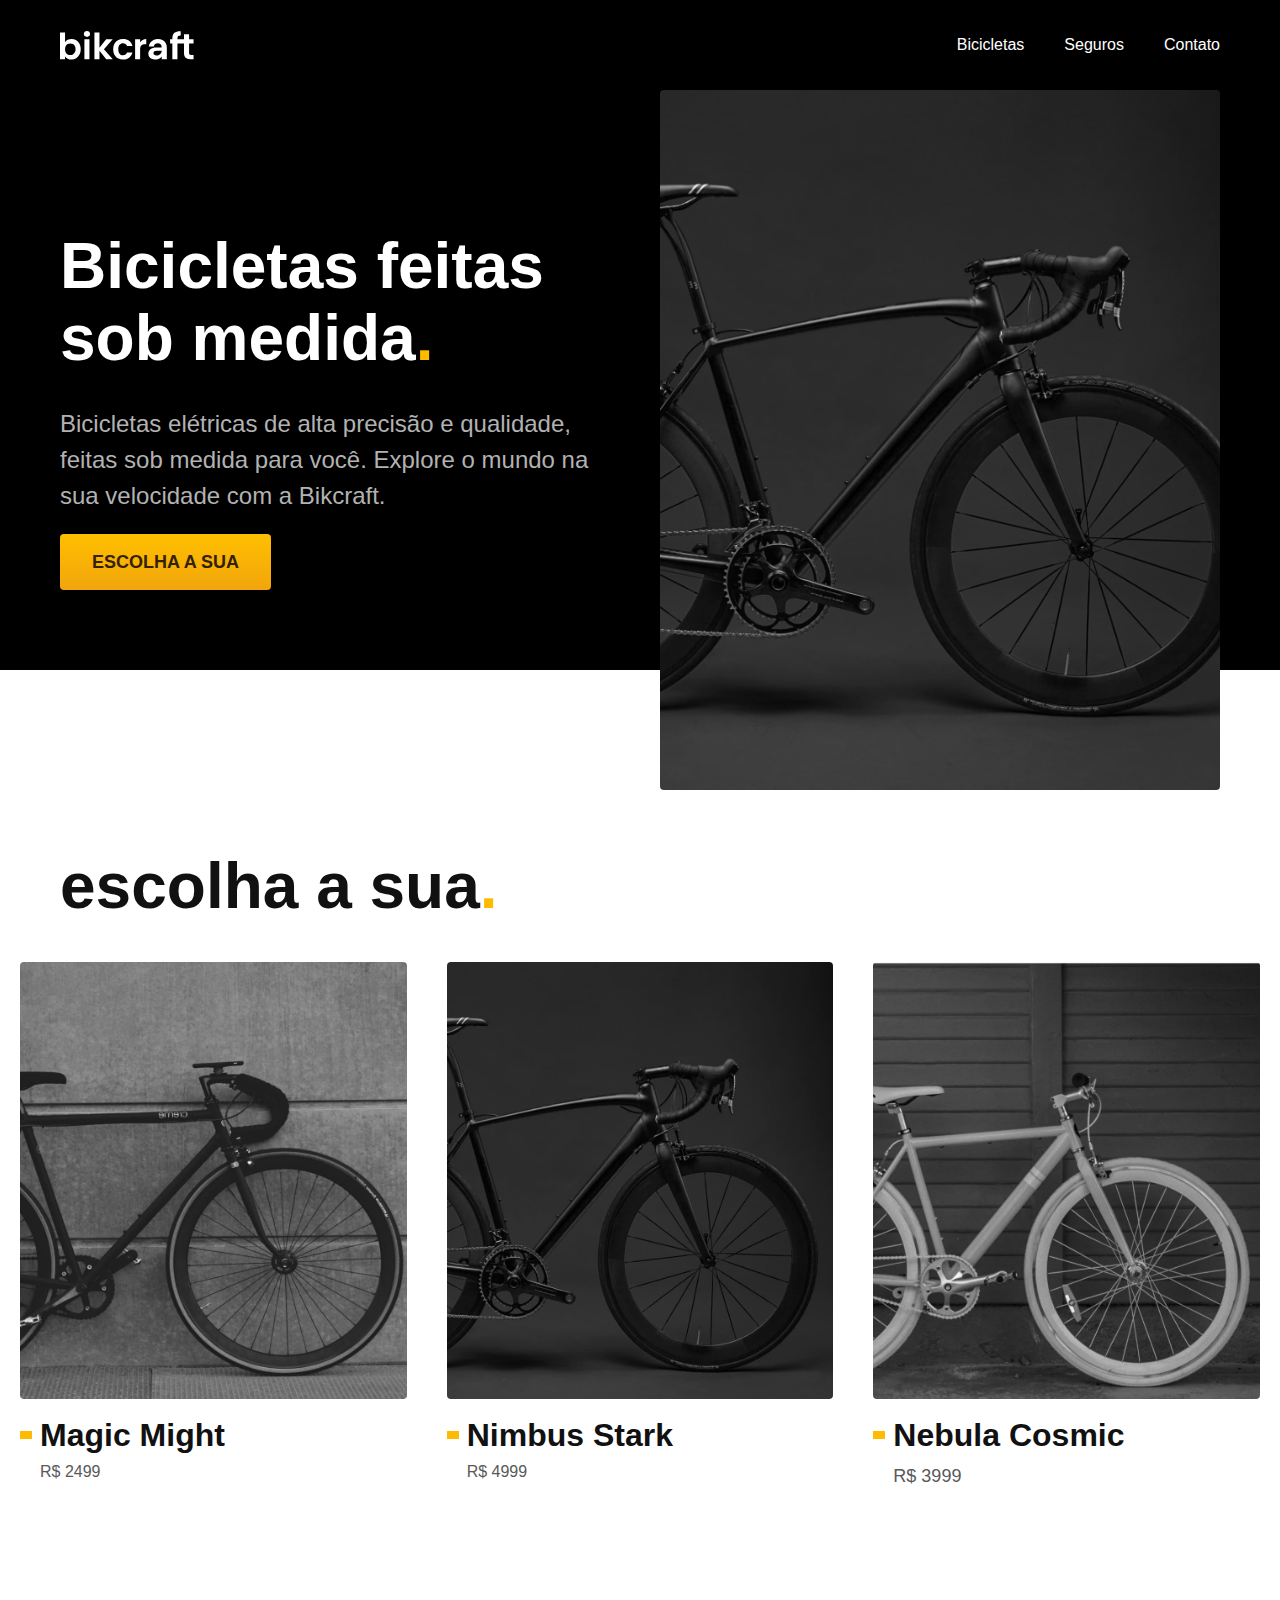
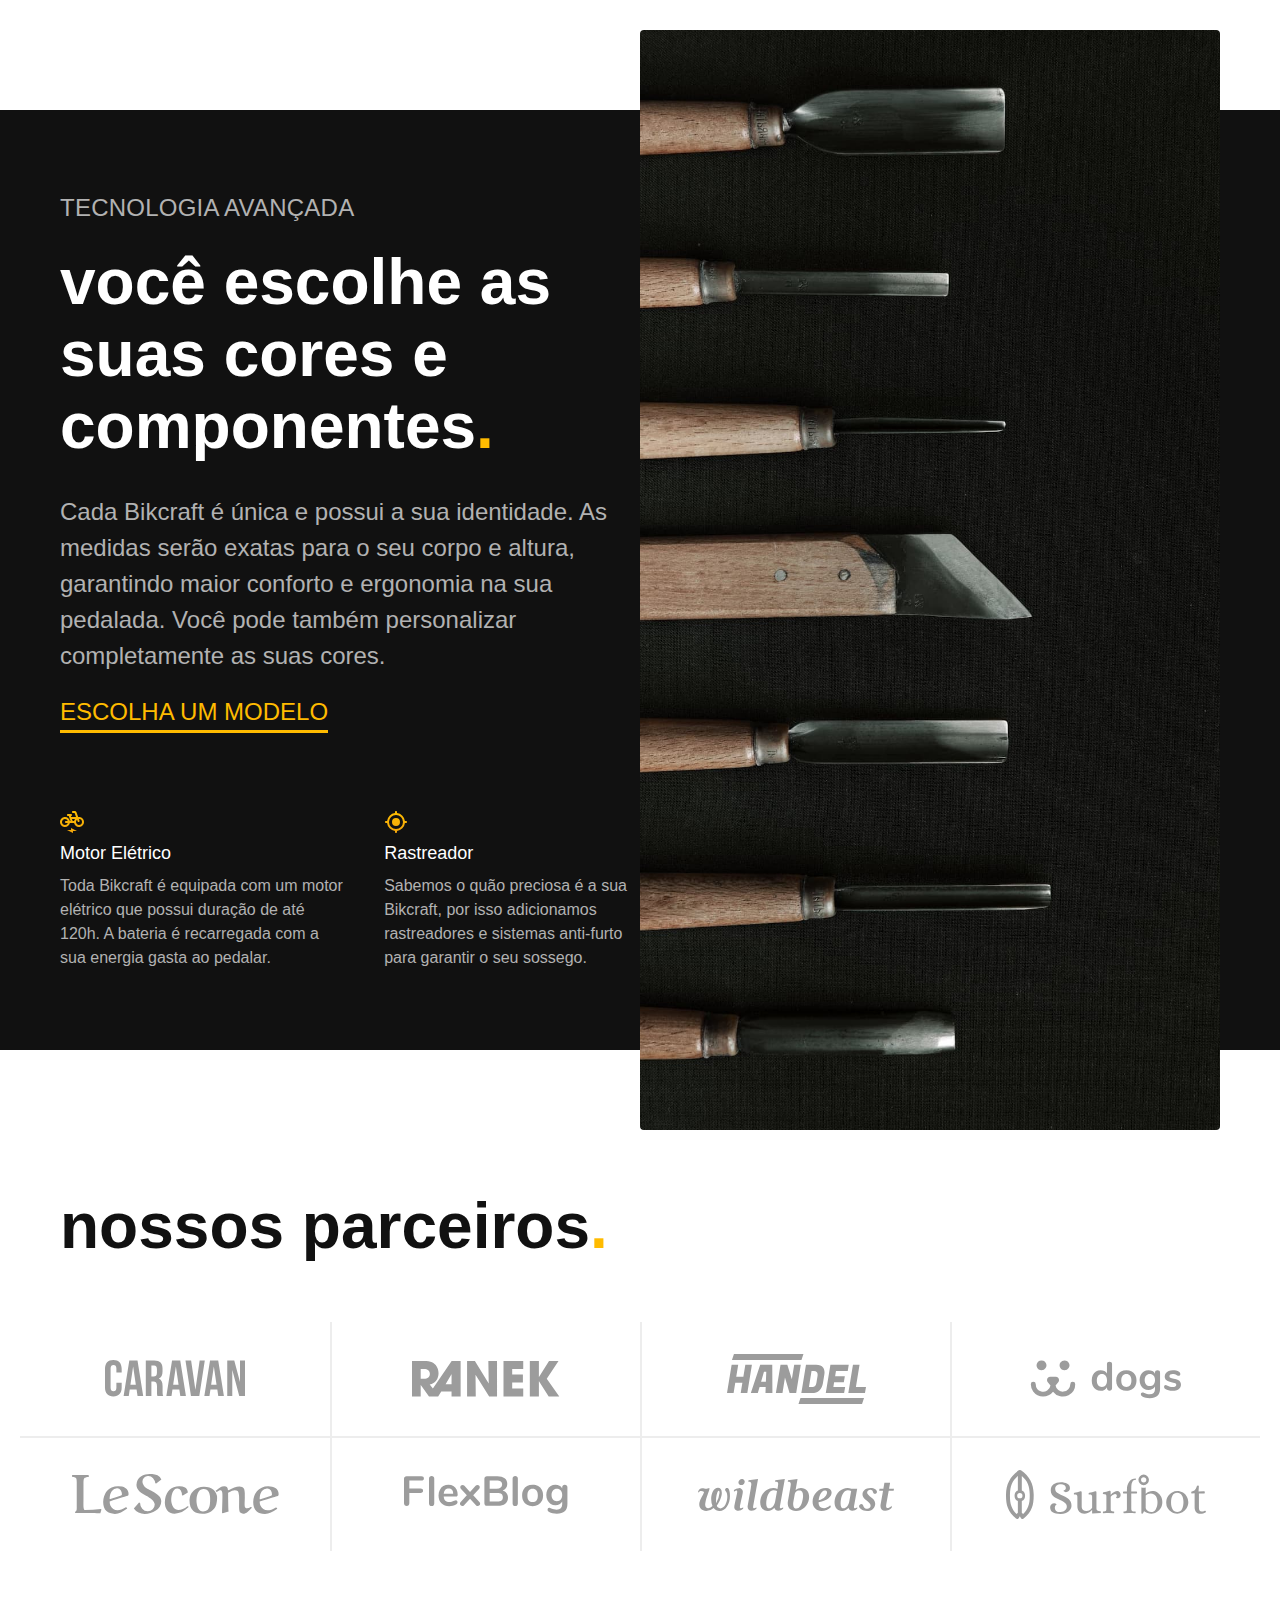
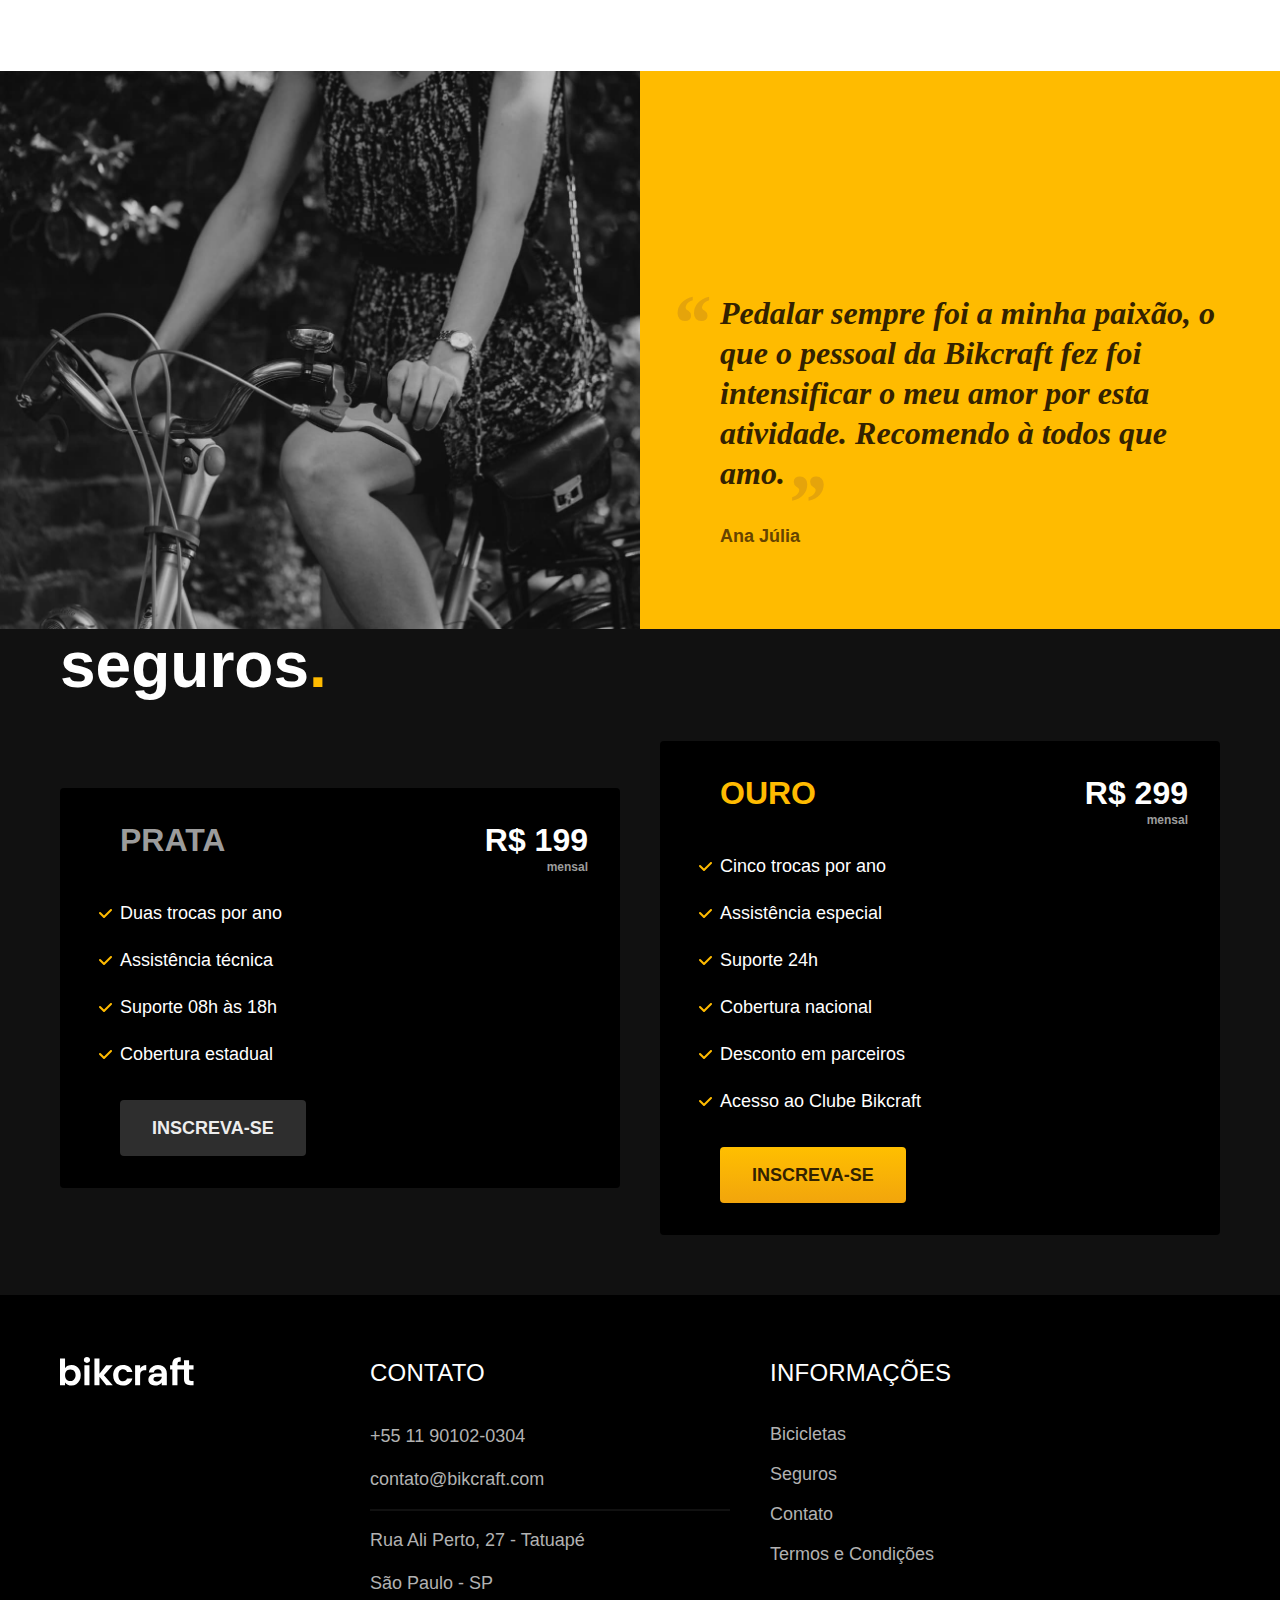
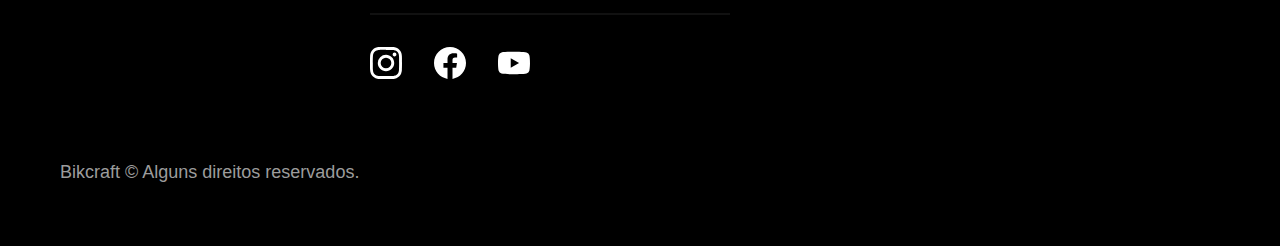
==== index.html @ a3fa7d54 "pag contato + contato.css" ====
<!DOCTYPE html>

<html lang="pt-br">

<head>
  <meta charset="UTF-8">
  <meta name="viewport" content="width=device-width, initial-scale=1.0">

  <title>Termos e Condições | Bickraft</title>
  <meta name="description" content="Bicicletas elétricas de alta precisão e qualidade, feitas sob medida para você. Explore o mundo na sua velocidade com a Bikcraft.">

  <link rel="stylesheet" href="./css/style.css">
  <!-- 
  <link rel="preconnect" href="https://fonts.googleapis.com">
<link rel="preconnect" href="https://fonts.gstatic.com" crossorigin>
<link href="https://fonts.googleapis.com/css2?family=Merriweather:ital,wght@1,900&family=Poppins:wght@400;600&family=Roboto:wght@400;500&display=swap" rel="stylesheet"> -->
</head>

<body>
  <header class="header-bg">
    <div class="header container">
      <a href="./index.html">
        <img src="./img/bikcraft.svg" alt="Bikcraft">
      </a>

      <nav aria-label="primaria">
        <ul class="header-menu cor-0">
          <li><a href="./bicicletas.html">Bicicletas</a></li>
          <li><a href="./seguros.html">Seguros</a></li>
          <li><a href="./contato.html">Contato</a></li>
        </ul>
      </nav>
    </div>
  </header>

  <main class="introducao-bg">
    <div class="introducao container">
      <div class="introducao-conteudo">
        <h1 class="font-1-xxl cor-0">Bicicletas feitas sob medida<span class="cor-p1">.</span></h1>
        <p class="font-2-l cor-5">Bicicletas elétricas de alta precisão e qualidade, feitas sob medida para você. Explore o mundo na sua velocidade com a Bikcraft.</p>
        <a class="botao" href="./bicicletas.html">Escolha a sua</a>
      </div>
      <div>
        <img src="./img/fotos/introducao.jpg" alt="Bicicleta elétrica preta.">
      </div>
    </div>
  </main>

  <article class="bicicletas-lista">
    <h2 class="container font-1-xxl">escolha a sua<span class="cor-p1">.</span></h2>

    <ul>
      <li>
        <a href="./bicicletas/magic.html">
          <img src="./img/bicicletas/magic-home.jpg" alt="Bicicleta preta">
          <h3 class="font-1-xl">Magic Might</h3>
          <span class="font-2 cor-8">R$ 2499</span>
        </a>
      </li>
      <li>
        <a href="./bicicletas/nimbus.html">
          <img src="./img/bicicletas/nimbus-home.jpg" alt="Bicicleta preta">
          <h3 class="font-1-xl">Nimbus Stark</h3>
          <span class="font-2 cor-8">R$ 4999</span>
        </a>
      </li>
      <li>
        <a href="./bicicletas/nebula.html">
          <img src="./img/bicicletas/nebula-home.jpg" alt="Bicicleta preta">
          <h3 class="font-1-xl">Nebula Cosmic</h3>
          <span class="font-2-m cor-8">R$ 3999</span>
        </a>
      </li>
    </ul>
  </article>

  <article class="tecnologia-bg">
    <div class="tecnologia container">
      <div class="tecnologia-conteudo">
        <span class="font-2-l-b cor-5">Tecnologia Avançada</span>
        <h2 class="font-1-xxl cor-0">você escolhe as suas cores e componentes<span class="cor-p1">.</span></h2>
        <p class="font-2-l cor-5">Cada Bikcraft é única e possui a sua identidade. As medidas serão exatas para o seu corpo e altura, garantindo maior conforto e ergonomia na sua pedalada. Você pode também personalizar completamente as suas cores.</p>
        <a class="link" href="./bicicletas.html">Escolha um modelo</a>
        <div class="tecnologia-vantagens">
          <div>
            <img src="./img/icones/eletrica.svg" alt="">
            <h3 class="font-1-m cor-0">Motor Elétrico</h3>
            <p class="font-2-s cor-5">Toda Bikcraft é equipada com um motor elétrico que possui duração de até 120h. A bateria é recarregada com a sua energia gasta ao pedalar.</p>
          </div>
          <div>
            <img src="./img/icones/rastreador.svg" alt="">
            <h3 class="font-1-m cor-0">Rastreador</h3>
            <p class="font-2-s cor-5">Sabemos o quão preciosa é a sua Bikcraft, por isso adicionamos rastreadores e sistemas anti-furto para garantir o seu sossego.</p>
          </div>
        </div>
      </div>
      <div class="tecnologia-imagem">
        <img src="./img/fotos/tecnologia.jpg" alt="">
      </div>
    </div>
  </article>

  <section class="parceiros" aria-label="Nossos Parceiros">
    <h2 class="container font-1-xxl">nossos parceiros<span class="cor-p1">.</span></h2>

    <ul>
      <li><img src="./img/parceiros/caravan.svg" alt="caravan"></li>
      <li><img src="./img/parceiros/ranek.svg" alt="ranek.svg"></li>
      <li><img src="./img/parceiros/handel.svg" alt="handel"></li>
      <li><img src="./img/parceiros/dogs.svg" alt="dogs"></li>
      <li><img src="./img/parceiros/lescone.svg" alt="lescone"></li>
      <li><img src="./img/parceiros/flexblog.svg" alt="caravan"></li>
      <li><img src="./img/parceiros/wildbeast.svg" alt="wildbeast"></li>
      <li><img src="./img/parceiros/surfbot.svg" alt="surfbot"></li>
    </ul>
  </section>

  <section class="depoimento" aria-label="depoimento">
    <div>
      <img src="./img/fotos/depoimento.jpg" alt="Pessoa pedalando uma bicicleta Bickraft">
    </div>
    <div class="depoimento-conteudo">
      <blockquote class="font-1-xl cor-p5">
        <p>Pedalar sempre foi a minha paixão, o que o pessoal da Bikcraft fez foi intensificar o meu amor por esta atividade. Recomendo à todos que amo.</p>
      </blockquote>
      <span class="font-1-m-b cor-p4">Ana Júlia</span>
    </div>
  </section>

  <article class="seguros-bg">
    <div class="seguros container">
      <h2 class="font-1-xxl cor-0">seguros<span class="cor-p1">.</span></h2>
      <div class="seguros-item">
        <h3 class="font-1-xl cor-6">PRATA</h3>
        <span class="font-1-xl cor-0">R$ 199 <span class="font-1-xs cor-6">mensal</span></span>
        <ul class="font-2-m cor-0">
          <li>Duas trocas por ano</li>
          <li>Assistência técnica</li>
          <li>Suporte 08h às 18h</li>
          <li>Cobertura estadual</li>
        </ul>
        <a class="botao secundario" href="./orcamento.html">Inscreva-se</a>
      </div>

      <div class="seguros-item">
        <h3 class="font-1-xl cor-p1">OURO</h3>
        <span class="font-1-xl cor-0">R$ 299 <span class="font-1-xs cor-6">mensal</span></span>
        <ul class="font-2-m cor-0">
          <li>Cinco trocas por ano</li>
          <li>Assistência especial</li>
          <li>Suporte 24h</li>
          <li>Cobertura nacional</li>
          <li>Desconto em parceiros</li>
          <li>Acesso ao Clube Bikcraft</li>
        </ul>
        <a class="botao" href="./orcamento.html">Inscreva-se</a>
      </div>

    </div>
  </article>

  <footer class="footer-bg">
    <div class="footer container">
      <img src="./img/bikcraft.svg" alt="Bikcraft">
      <div class="footer-contato">
        <h3 class="font-2-l-b cor-0">Contato</h3>
        <ul class="font-2-m cor-5">
          <li><a href="tel:+5511901020304">+55 11 90102-0304</a></li>
          <li><a href="mailto:contato@bikcraft.com">contato@bikcraft.com</a></li>
          <li>Rua Ali Perto, 27 - Tatuapé</li>
          <li>São Paulo - SP</li>
        </ul>
        <div class="footer-redes">
          <a href="./">
            <img src="./img/redes/instagram.svg" alt="Instagram">
          </a>
          <a href="./">
            <img src="./img/redes/facebook.svg" alt="Facebook">
          </a>
          <a href="./">
            <img src="./img/redes/youtube.svg" alt="Youtube">
          </a>
        </div>
      </div>
      <div class="footer-informacoes">
        <h3 class="font-2-l-b cor-0">Informações</h3>
        <nav>
          <ul class="font-1-m cor-5">
            <li><a href="./bicicletas.html">Bicicletas</a></li>
            <li><a href="./seguros.html">Seguros</a></li>
            <li><a href="./contato.html">Contato</a></li>
            <li><a href="./termos.html">Termos e Condições</a></li>
          </ul>
        </nav>
      </div>
      <p class="footer-copy font-2-m cor-6">Bikcraft © Alguns direitos reservados.</p>
    </div>
  </footer>
</body>

</html>
---- css/style.css ----
@import "./global/global.css";
@import "./utilidades/tipografia.css";
@import "./utilidades/cores.css";

@import "./global/header.css";
@import "./global/footer.css";

/* Utilidades */
@import "./utilidades/componentes.css";
@import "./utilidades/formulario.css";

/* Home */
@import "./home/introducao.css";
@import "./home/tecnologia.css";
@import "./home/parceiros.css";
@import "./home/depoimento.css";

/* Bicicletas */
@import "./bicicletas/bicicletas-lista.css";
@import "./bicicletas/bicicletas.css";

/* Bicicleta */
@import "./bicicleta/bicicleta.css";
@import "./bicicleta/seguro.css";

/* Seguros */
@import "./seguros/seguros.css";
@import "./seguros/vantagens.css";
@import "./seguros/perguntas.css";

/* Contato */
@import "./contato/contato.css";
@import "./contato/lojas.css";

/* Termos */
@import "./termos/termos.css";
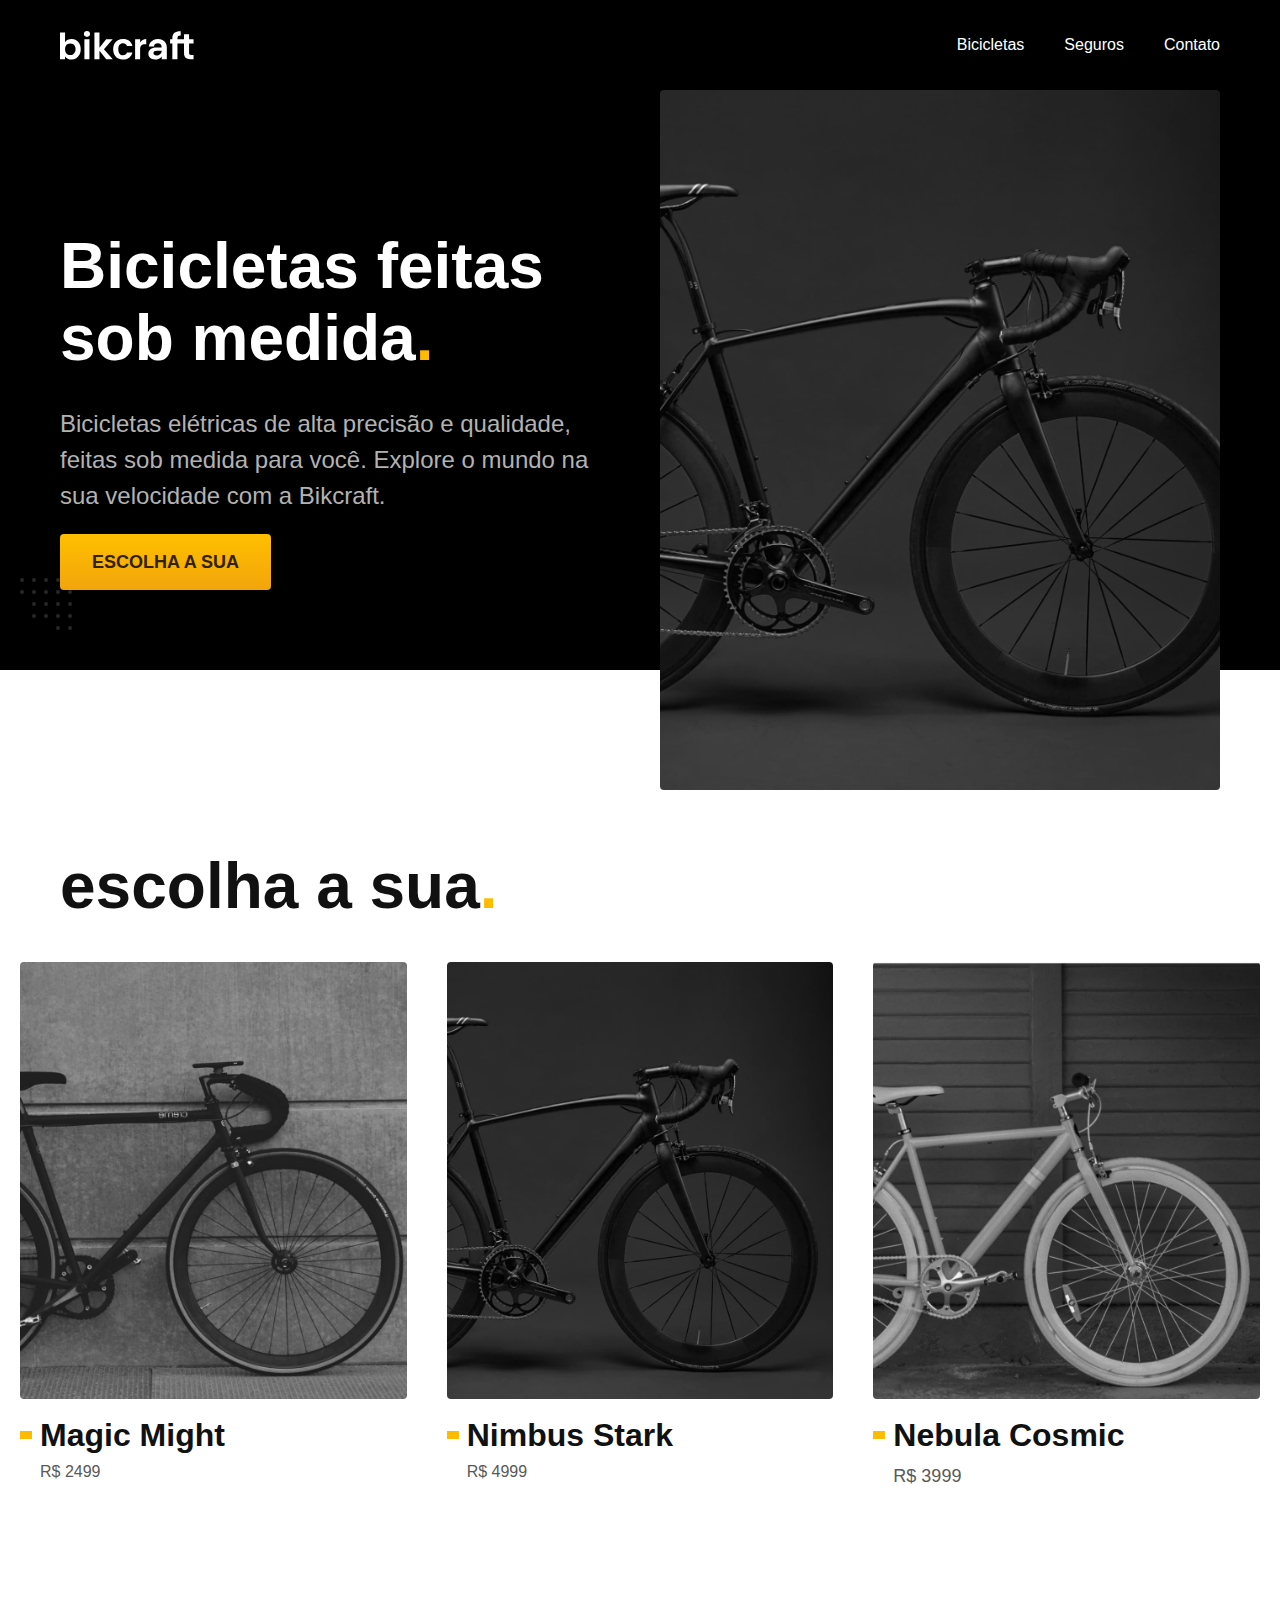
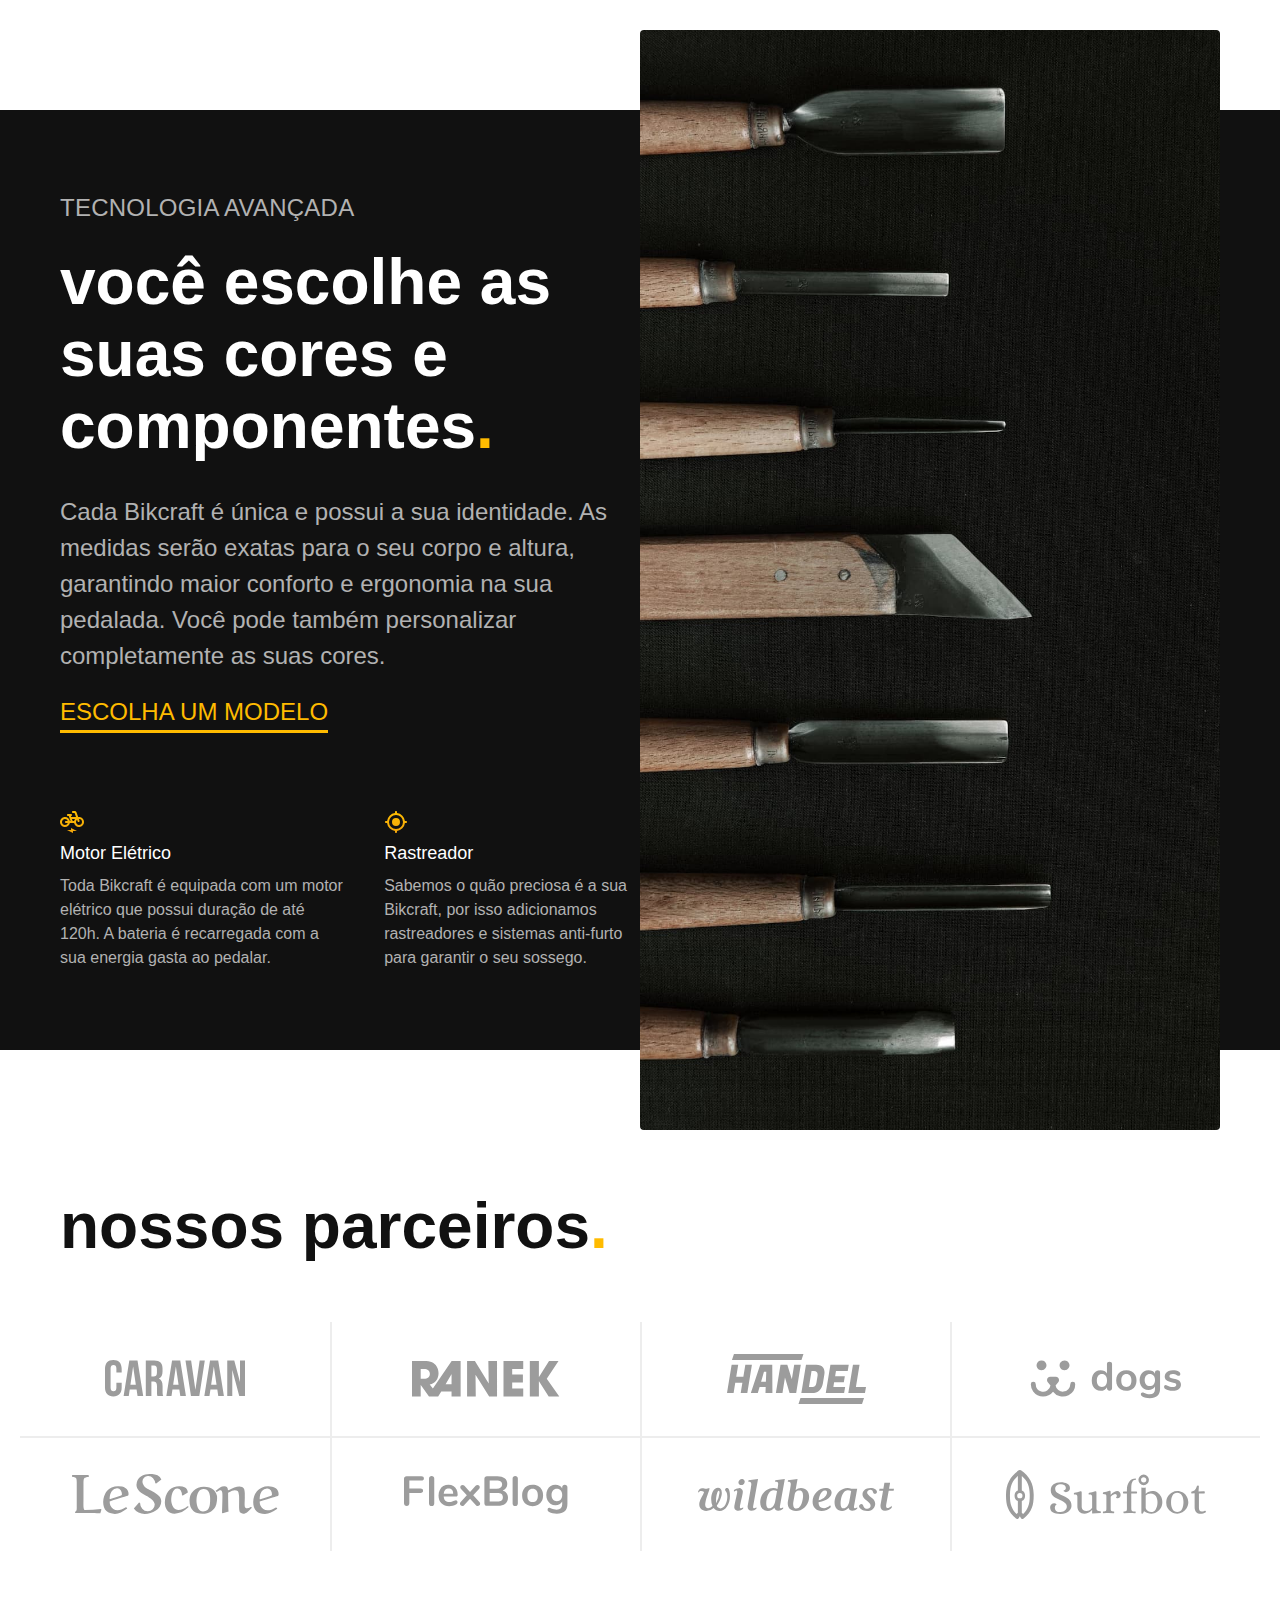
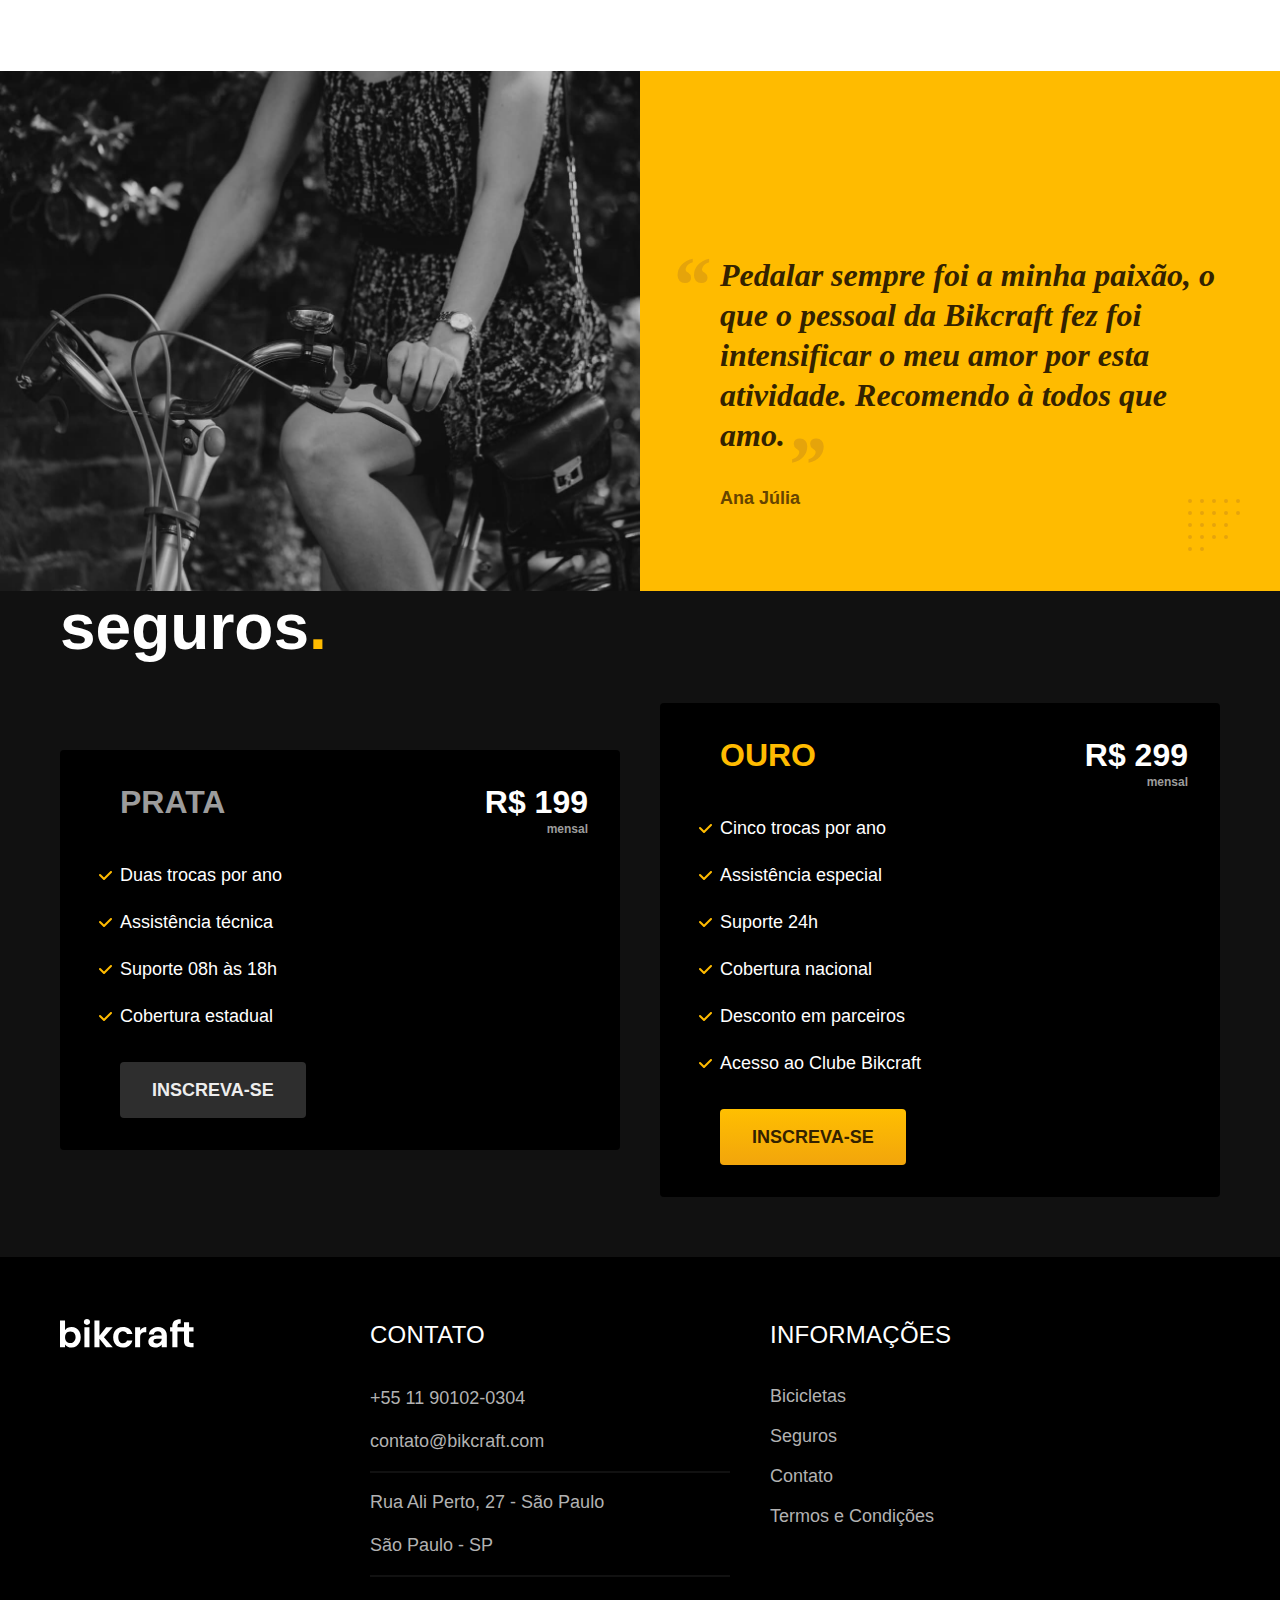
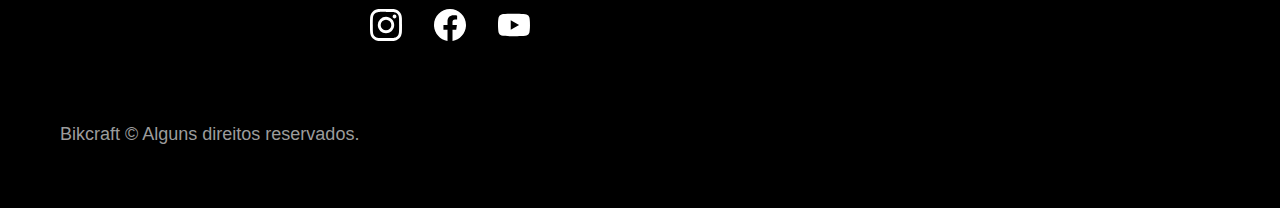
==== commit 29011528: "add width e height nas imgs" ====
--- a/index.html
+++ b/index.html
@@ -9,6 +9,7 @@
   <title>Termos e Condições | Bickraft</title>
   <meta name="description" content="Bicicletas elétricas de alta precisão e qualidade, feitas sob medida para você. Explore o mundo na sua velocidade com a Bikcraft.">
 
+  <link rel="preload" href="./css/style.css" as="style">
   <link rel="stylesheet" href="./css/style.css">
   <!-- 
   <link rel="preconnect" href="https://fonts.googleapis.com">
@@ -20,7 +21,7 @@
   <header class="header-bg">
     <div class="header container">
       <a href="./index.html">
-        <img src="./img/bikcraft.svg" alt="Bikcraft">
+        <img src="./img/bikcraft.svg" width="136" height="32" alt="Bikcraft">
       </a>
 
       <nav aria-label="primaria">
@@ -40,9 +41,10 @@
         <p class="font-2-l cor-5">Bicicletas elétricas de alta precisão e qualidade, feitas sob medida para você. Explore o mundo na sua velocidade com a Bikcraft.</p>
         <a class="botao" href="./bicicletas.html">Escolha a sua</a>
       </div>
-      <div>
-        <img src="./img/fotos/introducao.jpg" alt="Bicicleta elétrica preta.">
-      </div>
+      <picture>
+        <source media="(max-width:800px)" srcset="./img/bicicletas/nimbus.jpg">
+        <img src="./img/fotos/introducao.jpg" width="1280" height="1600" alt="Bicicleta elétrica preta.">
+      </picture>
     </div>
   </main>
 
@@ -52,21 +54,21 @@
     <ul>
       <li>
         <a href="./bicicletas/magic.html">
-          <img src="./img/bicicletas/magic-home.jpg" alt="Bicicleta preta">
+          <img src="./img/bicicletas/magic-home.jpg" width="920" height="1040" alt="Bicicleta preta">
           <h3 class="font-1-xl">Magic Might</h3>
           <span class="font-2 cor-8">R$ 2499</span>
         </a>
       </li>
       <li>
         <a href="./bicicletas/nimbus.html">
-          <img src="./img/bicicletas/nimbus-home.jpg" alt="Bicicleta preta">
+          <img src="./img/bicicletas/nimbus-home.jpg" width="920" height="1040" alt="Bicicleta preta">
           <h3 class="font-1-xl">Nimbus Stark</h3>
           <span class="font-2 cor-8">R$ 4999</span>
         </a>
       </li>
       <li>
         <a href="./bicicletas/nebula.html">
-          <img src="./img/bicicletas/nebula-home.jpg" alt="Bicicleta preta">
+          <img src="./img/bicicletas/nebula-home.jpg" width="920" height="1040" alt="Bicicleta preta">
           <h3 class="font-1-xl">Nebula Cosmic</h3>
           <span class="font-2-m cor-8">R$ 3999</span>
         </a>
@@ -83,19 +85,19 @@
         <a class="link" href="./bicicletas.html">Escolha um modelo</a>
         <div class="tecnologia-vantagens">
           <div>
-            <img src="./img/icones/eletrica.svg" alt="">
+            <img src="./img/icones/eletrica.svg" width="32" height="32" alt="">
             <h3 class="font-1-m cor-0">Motor Elétrico</h3>
             <p class="font-2-s cor-5">Toda Bikcraft é equipada com um motor elétrico que possui duração de até 120h. A bateria é recarregada com a sua energia gasta ao pedalar.</p>
           </div>
           <div>
-            <img src="./img/icones/rastreador.svg" alt="">
+            <img src="./img/icones/rastreador.svg" width="32" height="32" alt="">
             <h3 class="font-1-m cor-0">Rastreador</h3>
             <p class="font-2-s cor-5">Sabemos o quão preciosa é a sua Bikcraft, por isso adicionamos rastreadores e sistemas anti-furto para garantir o seu sossego.</p>
           </div>
         </div>
       </div>
       <div class="tecnologia-imagem">
-        <img src="./img/fotos/tecnologia.jpg" alt="">
+        <img src="./img/fotos/tecnologia.jpg" width="1200" height="1920" alt="">
       </div>
     </div>
   </article>
@@ -104,20 +106,20 @@
     <h2 class="container font-1-xxl">nossos parceiros<span class="cor-p1">.</span></h2>
 
     <ul>
-      <li><img src="./img/parceiros/caravan.svg" alt="caravan"></li>
-      <li><img src="./img/parceiros/ranek.svg" alt="ranek.svg"></li>
-      <li><img src="./img/parceiros/handel.svg" alt="handel"></li>
-      <li><img src="./img/parceiros/dogs.svg" alt="dogs"></li>
-      <li><img src="./img/parceiros/lescone.svg" alt="lescone"></li>
-      <li><img src="./img/parceiros/flexblog.svg" alt="caravan"></li>
-      <li><img src="./img/parceiros/wildbeast.svg" alt="wildbeast"></li>
-      <li><img src="./img/parceiros/surfbot.svg" alt="surfbot"></li>
+      <li><img src="./img/parceiros/caravan.svg" width="140" height="38" alt="caravan"></li>
+      <li><img src="./img/parceiros/ranek.svg" width="148" height="36" alt="ranek.svg"></li>
+      <li><img src="./img/parceiros/handel.svg" width="139" height="50" alt="handel"></li>
+      <li><img src="./img/parceiros/dogs.svg" width="152" height="39" alt="dogs"></li>
+      <li><img src="./img/parceiros/lescone.svg" width="208" height="41" alt="lescone"></li>
+      <li><img src="./img/parceiros/flexblog.svg" width="164" height="38" alt="caravan"></li>
+      <li><img src="./img/parceiros/wildbeast.svg" width="196" height="34" alt="wildbeast"></li>
+      <li><img src="./img/parceiros/surfbot.svg" width="200" height="49" alt="surfbot"></li>
     </ul>
   </section>
 
   <section class="depoimento" aria-label="depoimento">
     <div>
-      <img src="./img/fotos/depoimento.jpg" alt="Pessoa pedalando uma bicicleta Bickraft">
+      <img src="./img/fotos/depoimento.jpg" width="1300" height="1133" alt="Pessoa pedalando uma bicicleta Bickraft">
     </div>
     <div class="depoimento-conteudo">
       <blockquote class="font-1-xl cor-p5">
@@ -161,24 +163,24 @@
 
   <footer class="footer-bg">
     <div class="footer container">
-      <img src="./img/bikcraft.svg" alt="Bikcraft">
+      <img src="./img/bikcraft.svg" width="136" height="32" alt="Bikcraft">
       <div class="footer-contato">
         <h3 class="font-2-l-b cor-0">Contato</h3>
         <ul class="font-2-m cor-5">
           <li><a href="tel:+5511901020304">+55 11 90102-0304</a></li>
           <li><a href="mailto:contato@bikcraft.com">contato@bikcraft.com</a></li>
-          <li>Rua Ali Perto, 27 - Tatuapé</li>
+          <li>Rua Ali Perto, 27 - São Paulo</li>
           <li>São Paulo - SP</li>
         </ul>
         <div class="footer-redes">
           <a href="./">
-            <img src="./img/redes/instagram.svg" alt="Instagram">
+            <img src="./img/redes/instagram.svg" width="32" height="32" alt="Instagram">
           </a>
           <a href="./">
-            <img src="./img/redes/facebook.svg" alt="Facebook">
+            <img src="./img/redes/facebook.svg" width="32" height="32" alt="Facebook">
           </a>
           <a href="./">
-            <img src="./img/redes/youtube.svg" alt="Youtube">
+            <img src="./img/redes/youtube.svg" width="32" height="32" alt="Youtube">
           </a>
         </div>
       </div>
--- a/css/style.css
+++ b/css/style.css
@@ -32,5 +32,8 @@
 @import "./contato/contato.css";
 @import "./contato/lojas.css";
 
+/* Orcamento */
+@import "./orcamento/orcamento.css";
+
 /* Termos */
 @import "./termos/termos.css";
--- a/css/style.css
+++ b/css/style.css
@@ -32,5 +32,8 @@
 @import "./contato/contato.css";
 @import "./contato/lojas.css";
 
+/* Orcamento */
+@import "./orcamento/orcamento.css";
+
 /* Termos */
 @import "./termos/termos.css";
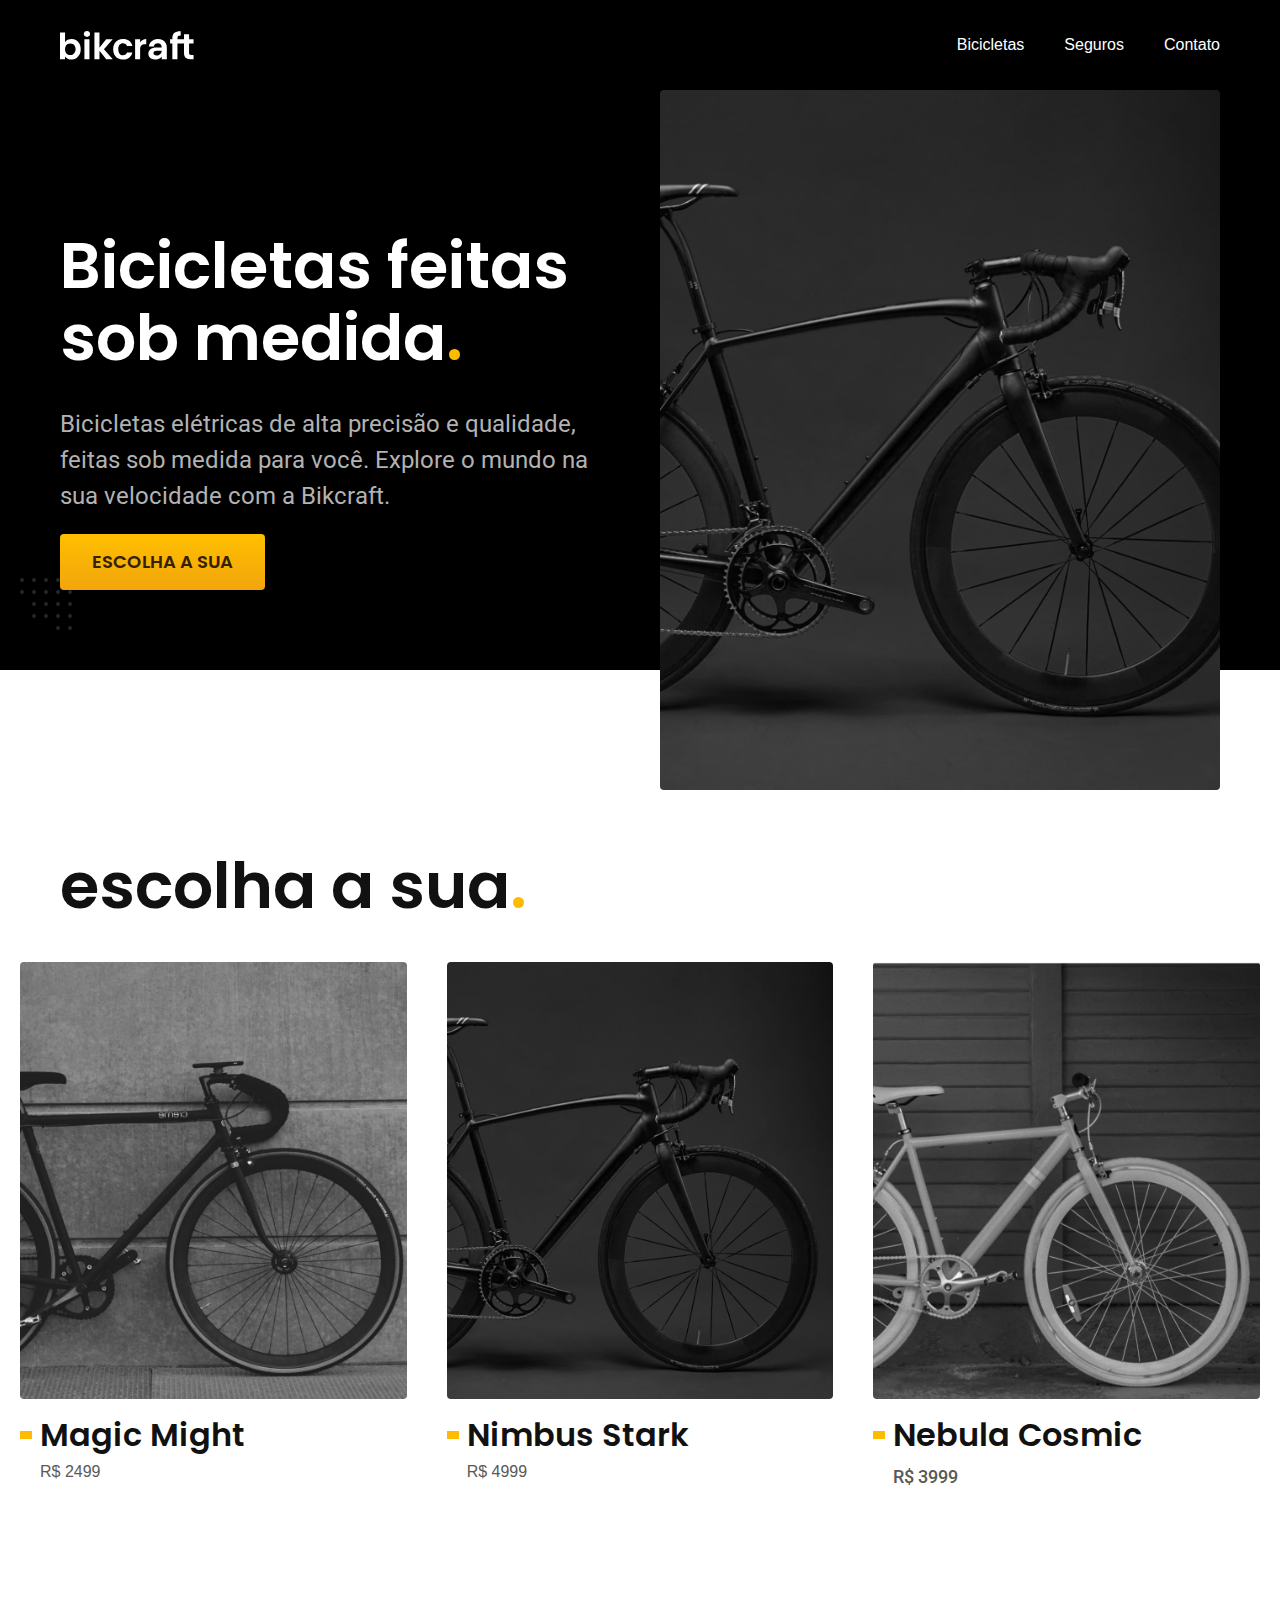
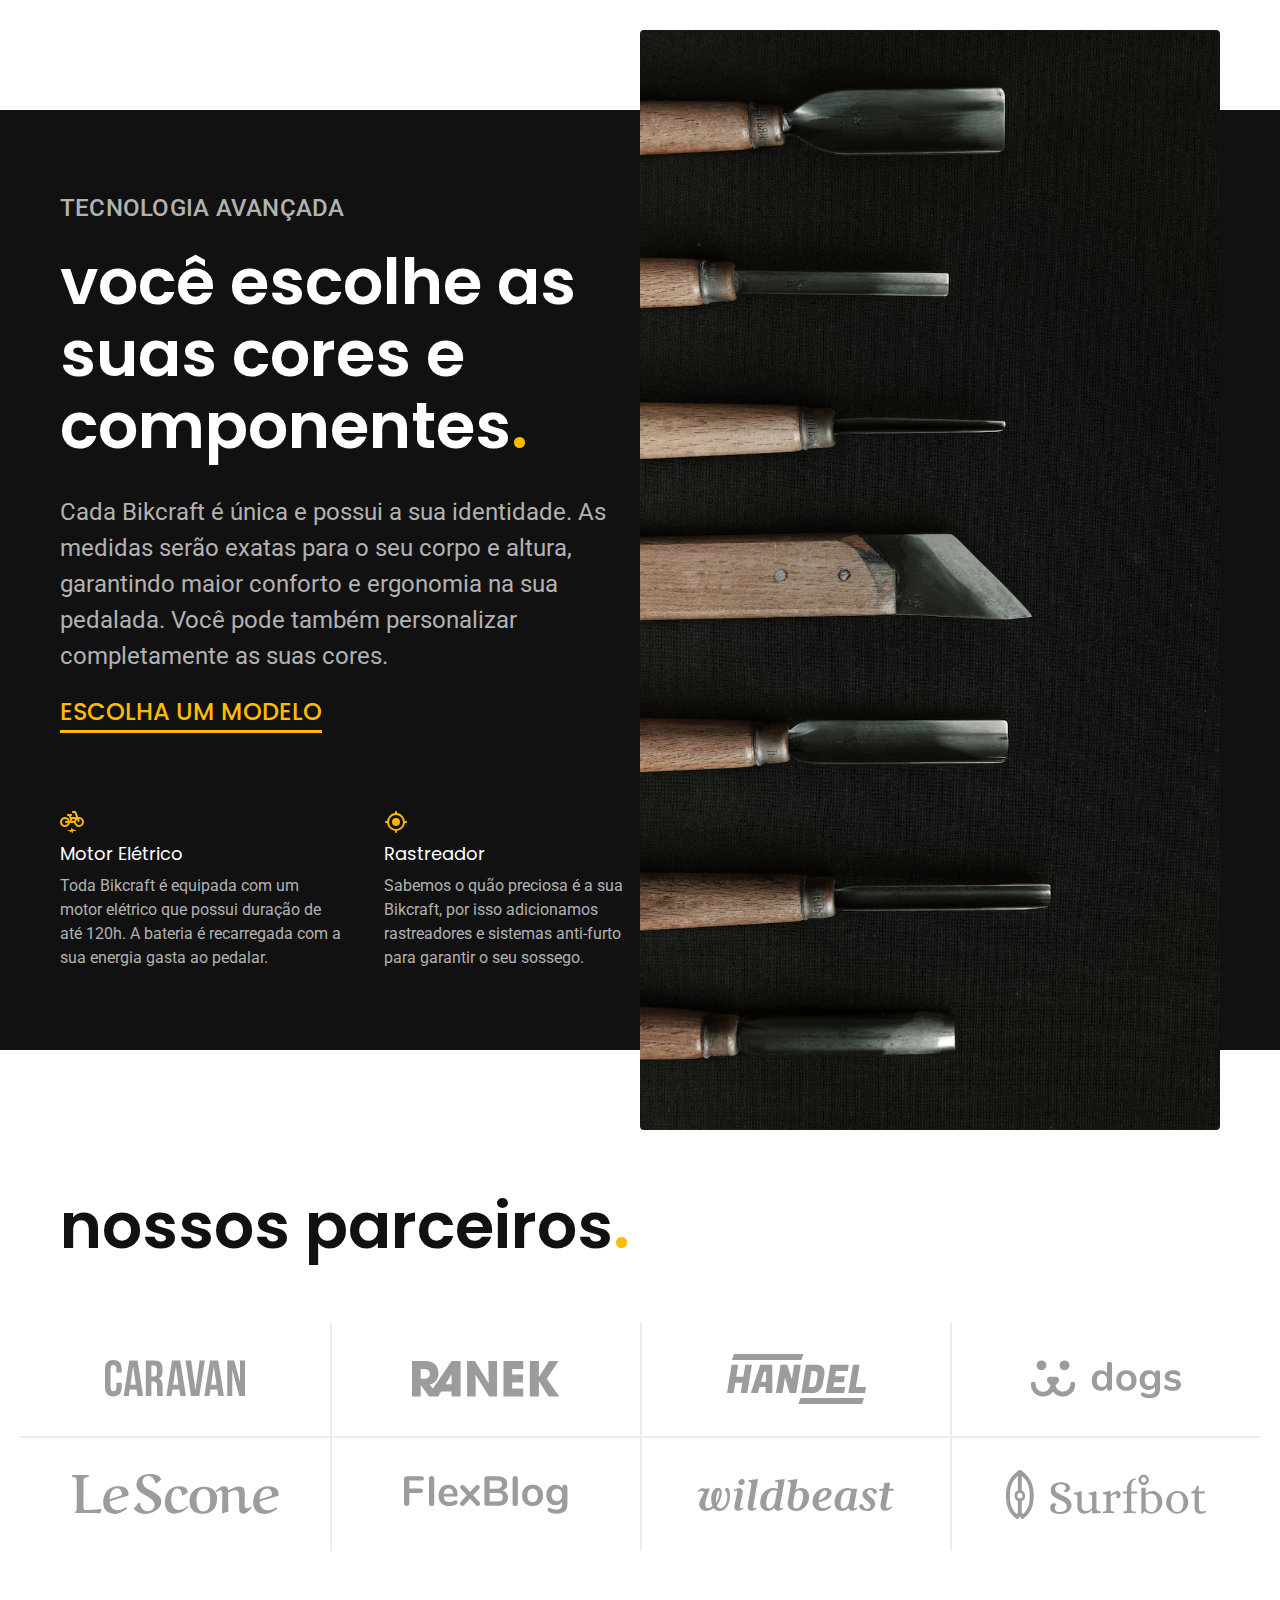
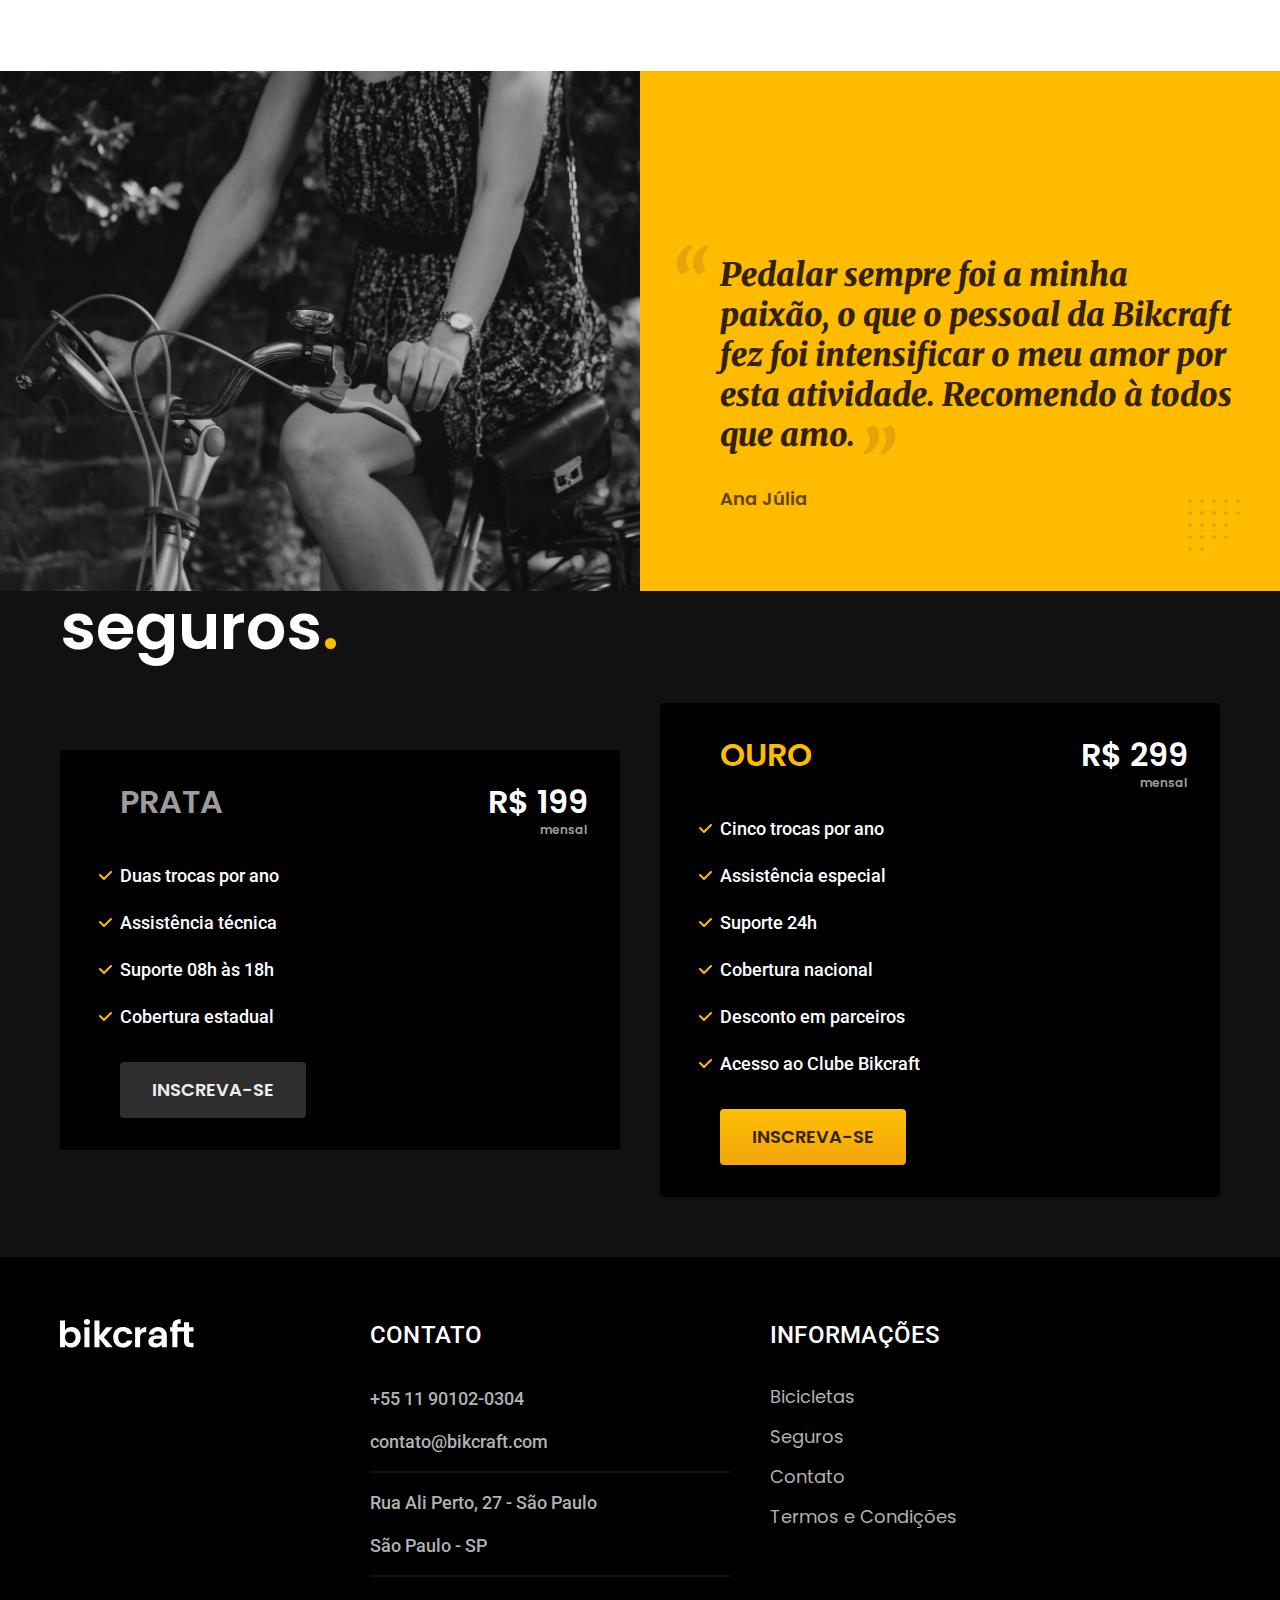
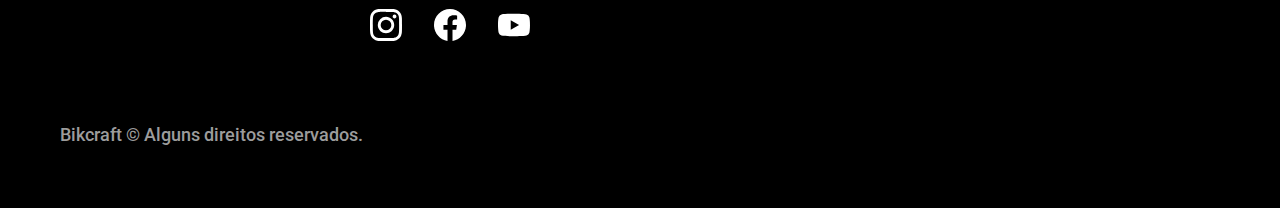
==== commit 5bf4f572: "otimizado para producao" ====
--- a/index.html
+++ b/index.html
@@ -9,12 +9,14 @@
   <title>Termos e Condições | Bickraft</title>
   <meta name="description" content="Bicicletas elétricas de alta precisão e qualidade, feitas sob medida para você. Explore o mundo na sua velocidade com a Bikcraft.">
 
-  <link rel="preload" href="./css/style.css" as="style">
-  <link rel="stylesheet" href="./css/style.css">
-  <!-- 
+  <link rel="icon" href="./favicon.svg" type="image/svg+xml">
+  <link rel="preload" href="./css/style.min.css" as="style">
+  <link rel="stylesheet" href="./css/style.min.css">
+  <script>document.documentElement.classList.add('js');</script>
+
   <link rel="preconnect" href="https://fonts.googleapis.com">
-<link rel="preconnect" href="https://fonts.gstatic.com" crossorigin>
-<link href="https://fonts.googleapis.com/css2?family=Merriweather:ital,wght@1,900&family=Poppins:wght@400;600&family=Roboto:wght@400;500&display=swap" rel="stylesheet"> -->
+  <link rel="preconnect" href="https://fonts.gstatic.com" crossorigin>
+  <link href="https://fonts.googleapis.com/css2?family=Merriweather:ital,wght@1,900&family=Poppins:wght@400;600&family=Roboto:wght@400;500&display=swap" rel="stylesheet">
 </head>
 
 <body>
@@ -37,11 +39,11 @@
   <main class="introducao-bg">
     <div class="introducao container">
       <div class="introducao-conteudo">
-        <h1 class="font-1-xxl cor-0">Bicicletas feitas sob medida<span class="cor-p1">.</span></h1>
-        <p class="font-2-l cor-5">Bicicletas elétricas de alta precisão e qualidade, feitas sob medida para você. Explore o mundo na sua velocidade com a Bikcraft.</p>
-        <a class="botao" href="./bicicletas.html">Escolha a sua</a>
-      </div>
-      <picture>
+        <h1 class="font-1-xxl cor-0 fadeInDown" data-anime="200">Bicicletas feitas sob medida<span class="cor-p1">.</span></h1>
+        <p class="font-2-l cor-5 fadeInDown" data-anime="400">Bicicletas elétricas de alta precisão e qualidade, feitas sob medida para você. Explore o mundo na sua velocidade com a Bikcraft.</p>
+        <a class="botao fadeInDown" href="./bicicletas.html " data-anime="600">Escolha a sua</a>
+      </div>
+      <picture data-anime="800" class="fadeInDown">
         <source media="(max-width:800px)" srcset="./img/bicicletas/nimbus.jpg">
         <img src="./img/fotos/introducao.jpg" width="1280" height="1600" alt="Bicicleta elétrica preta.">
       </picture>
@@ -198,6 +200,9 @@
       <p class="footer-copy font-2-m cor-6">Bikcraft © Alguns direitos reservados.</p>
     </div>
   </footer>
+
+  <script src="./js/plugins/simple-anime.js"></script>
+  <script src="./js/script.js"></script>
 </body>
 
 </html>--- a/css/style.min.css
+++ b/css/style.min.css
@@ -0,0 +1 @@
+body{margin:0;font-family:Arial,Helvetica,sans-serif;color:#111}blockquote,dd,h1,h2,h3,h4,p,ul{margin:0}ul{padding:0;list-style:none}a{text-decoration:none;color:inherit}img{max-width:100%;display:block;height:auto}img[src$=".jpg"]{border-radius:4px}.font-1-xs{font:600 0.75rem/1.333 Poppins,sans-serif}.font-1-s{font:400 1rem/1.5 Poppins,sans-serif}.font-1-m,.font-1-m-b{font:400 1.125rem/1.333 Poppins,sans-serif}.font-1-m-b{font-weight:600}.font-1-l{font:400 1.5rem/1.5 Poppins,sans-serif}.font-1-xl{font:600 2rem/1.25 Poppins,sans-serif}.font-1-xxl{font:600 4rem/1.125 Poppins,sans-serif}.font-2-xs{font:400 0.875rem/1.333 Roboto,sans-serif}.font-2-s{font:400 1rem/1.5 Roboto,sans-serif}.font-2-m{font:500 1.125rem/1.5 Roboto,sans-serif}.font-2-l,.font-2-l-b{font:400 1.5rem/1.5 Roboto,sans-serif}.font-2-l-b{font-weight:500;letter-spacing:.015rem;text-transform:uppercase}.font-2-xl{font:500 2rem/1.25 Roboto,sans-serif}@media (max-width:1200px){.font-1-xxl{font-size:3rem}.font-2-l,.font-2-l-b{font-size:1.125rem}}@media (max-width:800px){.font-1-xxl{font-size:2rem}.font-1-xl,.font-2-xl{font-size:1.5rem}}:root{--cor-0:#ffffff;--cor-1:#f7f7f7;--cor-2:#ededed;--cor-3:#dedede;--cor-4:#cccccc;--cor-5:#b2b2b2;--cor-6:#9c9c9c;--cor-7:#707070;--cor-8:#595959;--cor-9:#404040;--cor-10:#2e2e2e;--cor-11:#111111;--cor-12:#000000;--cor-p1:#ffbb00;--cor-p2:#e5a40b;--cor-p3:#a66f00;--cor-p4:#664400;--cor-p5:#332200}.cor-0{color:var(--cor-0)}.cor-1{color:var(--cor-1)}.cor-2{color:var(--cor-2)}.cor-3{color:var(--cor-3)}.cor-4{color:var(--cor-4)}.cor-5{color:var(--cor-5)}.cor-6{color:var(--cor-6)}.cor-7{color:var(--cor-7)}.cor-8{color:var(--cor-8)}.cor-9{color:var(--cor-9)}.cor-10{color:var(--cor-10)}.cor-11{color:var(--cor-11)}.cor-12{color:var(--cor-12)}.cor-p1{color:var(--cor-p1)}.cor-p2{color:var(--cor-p2)}.cor-p3{color:var(--cor-p3)}.cor-p4{color:var(--cor-p4)}.cor-p5{color:var(--cor-p5)}.js .fadeInDown{transform:translate3d(0,-20px,0)}.js .fadeInUp{transform:translate3d(0,20px,0)}.js .fadeInRight{transform:translate3d(20px,0,0)}.js .fadeInLeft{transform:translate3d(-20px,0,0)}.js [data-anime]{opacity:0}.js .anime{opacity:1;transform:none;transition:transform .8s,opacity .8s}.header-bg{background-color:var(--cor-12)}.header{display:flex;flex-wrap:wrap;gap:20px;justify-content:space-between;align-items:center;padding-top:20px;padding-bottom:20px}.header-menu{display:flex;gap:40px;flex-wrap:wrap}.header-menu a{padding:16px 0;display:inline-block;position:relative}.header-menu a::after{content:"";display:block;height:2px;width:0%;background:var(--cor-0);margin-top:4px;transition:.3s;position:absolute}.header-menu a.ativo::after,.header-menu a:hover::after{width:100%}@media (max-width:800px){.header-menu{gap:20px}.header-menu a{background:var(--cor-11);padding:12px 16px;border-radius:4px}.header-menu a:hover{background-color:var(--cor-10)}.header-menu a::after{display:none}}@media (max-width:600px){.header-menu{gap:12px}.header-menu a{padding:8px 12px;font-size:14px}}.footer-bg{background-color:var(--cor-12)}.footer{display:grid;grid-template-columns:3fr 4fr 5fr;gap:40px;padding-top:60px;padding-bottom:60px}.footer h3{margin-bottom:32px}.footer-contato ul{margin-bottom:32px}.footer-contato li:nth-child(2n):after{content:"";display:block;max-width:360px;height:2px;background:var(--cor-11);margin-top:16px}.footer li{margin-bottom:16px}.footer-redes{display:flex;gap:32px}.footer a:hover{color:var(--cor-0)}.footer-copy{grid-column:1/-1;margin-top:40px}@media (max-width:800px){.footer>img{display:none}.footer{grid-template-columns:1fr 1fr}}@media (max-width:600px){.footer{grid-template-columns:1fr;gap:60px}.footer-copy{margin-top:0}}.container{box-sizing:border-box;max-width:1200px;padding-left:20px;padding-right:20px;margin-left:auto;margin-right:auto}.botao{display:inline-block;padding:16px 32px;background:linear-gradient(#ffbf00,#f2a50c);border-radius:4px;box-shadow:0 1px 2px rgba(0,0,0,.1);text-transform:uppercase;color:var(--cor-p5);font:600 1.125rem/1.35 Poppins,sans-serif;max-width:max-content;border:none;cursor:pointer}.botao:hover{background:linear-gradient(#ffb60d,#e59317)}.botao.secundario{background:var(--cor-10);color:var(--cor-2)}.botao.secundario:hover{background:var(--cor-9)}.botao.seta{display:flex;align-items:center}.botao.seta::after{content:"";display:inline-block;width:18px;height:10px;margin-left:12px;background:url("../img/icones/seta.svg");transition:transform .2s}.botao.seta:hover::after{transform:translateX(4px)}@media (max-width:600px){.botao{padding:12px 16px;font-size:1rem}}.link{display:inline-block;color:var(--cor-p1);font:500 1.5rem/1.5 Poppins,sans-serif;text-transform:uppercase;position:relative}.link::after{content:"";display:block;width:100%;height:3px;background-color:currentColor;position:absolute}.link:hover{color:var(--cor-0)}.titulo-bg{padding-top:60px;padding-bottom:60px;background-color:var(--cor-11)}.titulo{background:url("../img/dec/top-right.svg") no-repeat top right 20px}.tituto p{margin-bottom:4px}@media (max-width:800px){.titulo-bg{padding-top:40px;padding-bottom:40px}.titulo p{font-size:1rem;text-transform:lowercase;font-weight:400}}.form{display:grid;grid-template-columns:1fr 1fr;gap:20px}.form label{display:block;font:400 1rem/1.5 Poppins,sans-serif;margin-bottom:4px}.form .col-2{grid-column:span 2}.form input[type=email],.form input[type=text],.form textarea{font:400 1rem/1.5 "Roboto, sans-serif";background:var(--cor-1);border:1px solid var(--cor-2);padding:12px;border-radius:4px;width:100%;box-sizing:border-box}.form input[type=email]:focus,.form input[type=text]:focus,.form textarea:focus{outline:0;border-color:var(--cor-p1);background-color:var(--cor-0);box-shadow:0 0 0 2px #fea}@media (max-width:600px){.form{grid-template-columns:1fr}.form .col-2{grid-column:1}}.introducao-bg{background:var(--cor-12) url(../img/dec/bottom-left.svg) no-repeat bottom 160px left 20px;box-shadow:inset 0 -120px var(--cor-0)}.introducao{display:grid;grid-template-columns:1fr 1fr;gap:0 40px}.introducao-conteudo{align-self:end;padding-bottom:200px}.introducao img{width:100%;height:100%;object-fit:cover;border-radius:4px}.introducao h1{margin-bottom:32px}.introducao p{margin-bottom:20px}@media (max-width:800px){.introducao-bg{background-color:var(--cor-11);padding-top:40px;box-shadow:inset 0 -60px var(--cor-0)}.introducao{grid-template-columns:1fr;gap:32px}.introducao-conteudo{padding-bottom:0}.introducao h1{margin-bottom:16px}.introducao img{height:300px;width:100%}}.tecnologia-bg{background-color:var(--cor-11);box-shadow:inset 0 80px var(--cor-0),inset 0 -80px var(--cor-0)}.tecnologia{display:grid;grid-template-columns:1fr 1fr}.tecnologia-imagem img{width:100%;height:100%;object-fit:cover;object-position:left}.tecnologia-conteudo{padding-top:160px;padding-bottom:160px}.tecnologia-conteudo>span{display:block;margin-bottom:20px}.tecnologia-conteudo h2{margin-bottom:32px}.tecnologia-conteudo>p{margin-bottom:20px}.tecnologia-conteudo a{margin-bottom:80px}.tecnologia-vantagens{display:flex;gap:40px}.tecnologia-vantagens h3{margin-bottom:8px;width:max-content}.tecnologia-vantagens img{width:24px;margin-bottom:8px}@media (max-width:800px){.tecnologia-bg{box-shadow:initial}.tecnologia{grid-template-columns:1fr}.tecnologia-conteudo{padding-top:60px;padding-bottom:60px}.tecnologia-imagem{display:none}.tecnologia-conteudo a{margin-bottom:60px}}@media (max-width:600px){.tecnologia-vantagens{flex-direction:column}}.parceiros{padding-top:60px;padding-bottom:120px}.parceiros h2{margin-bottom:60px}.parceiros ul{padding:0 20px;max-width:1400px;display:grid;grid-template-columns:repeat(4,1fr);margin:0 auto}.parceiros li{display:flex;padding:32px;border-left:2px solid var(--cor-2)}.parceiros img{margin:auto}.parceiros li:first-child,.parceiros li:nth-child(5){border-left:none}.parceiros li:nth-child(n+5){border-top:2px solid var(--cor-2)}@media (max-width:800px){.parceiros{padding-bottom:60px}.parceiros li{padding:20px}.parceiros h2{margin:20px}.parceiros ul{grid-template-columns:repeat(2,1fr)}.parceiros li:nth-child(n+3){border-top:2px solid var(--cor-2)}.parceiros li:nth-child(odd){border-left:none}}.depoimento{display:grid;grid-template-columns:1fr 1fr;background-color:var(--cor-p1);overflow:hidden}.depoimento img{width:100%;height:100%;object-fit:cover;border-radius:0}.depoimento-conteudo{padding:40px 40px 80px 80px;align-self:end;background:url("../img/dec/bottom-right-p.svg") no-repeat bottom 40px right 40px}.depoimento-conteudo p{max-width:32ch;font-family:Merriweather,serif;font-style:italic;font-weight:900;margin-bottom:32px;position:relative}.depoimento p::after,.depoimento p::before{font-size:5rem;color:var(--cor-p2);position:absolute}.depoimento p::before{content:"“";left:-50px;top:-20px}.depoimento p::after{content:"”"}@media (min-width:1200px){.depoimento img{max-height:520px}}@media (max-width:800px){.depoimento{grid-template-columns:1fr;text-align:center}.depoimento img{max-height:200px}.depoimento-conteudo{padding:40px 20px;justify-self:center}}.bicicletas-lista{padding-top:60px;padding-bottom:120px}.bicicletas-lista h2{margin-bottom:40px}.bicicletas-lista ul{display:flex;gap:40px;padding:0 20px 20px 20px;max-width:1400px;margin-left:auto;margin-right:auto;overflow-x:auto}#bicicleta .bicicletas-lista ul{padding:0 0 20px 0}.bicicletas-lista li{flex:1;min-width:280px}.bicicletas-lista a{display:block}.bicicletas-lista img{margin-bottom:16px}.bicicletas-lista h3{margin-bottom:8px;display:flex;align-items:center}.bicicletas-lista h3::before{content:"";display:inline-block;height:8px;width:12px;margin-right:8px;background-color:var(--cor-p1);transition:width .2s}.bicicletas-lista a:hover h3::before{width:24px}.bicicletas-lista li span{padding-left:20px}@media (max-width:800px){.bicicletas-lista{padding-bottom:60px}.bicicletas-lista ul{gap:20px}}.bicicletas-bg{background:linear-gradient(to right,var(--cor-0) 30%,var(--cor-11) 0)}.bicicletas{display:grid;grid-template-columns:1fr 1fr;gap:40px;padding-top:60px;padding-bottom:60px;background:url("../img/dec/top-right.svg") no-repeat top 40px right 20px}.bicicletas-imagem{display:grid}.bicicletas-imagem img{grid-area:1/1}.bicicletas-imagem span{grid-area:1/1;place-self:start end;margin-top:20px;background-color:var(--cor-12);display:inline-block;padding:8px 16px 8px 8px;border-radius:5px 0 0 5px}.bicicletas-conteudo{display:grid;grid-template-columns:1fr auto;align-content:start}.bicicletas h2,.bicicletas p{grid-column:1/-1}.bicicletas h2{margin-bottom:20px}.bicicletas h2::before{content:"";display:block;width:12px;height:8px;background-color:var(--cor-p1);margin-bottom:8px}.bicicletas p{margin-bottom:32px}.bicicletas a{place-self:end}.bicicletas li{display:flex;align-items:center}.bicicletas ul{display:grid;gap:16px}.bicicletas-conteudo img{width:24px;margin-right:8px}@media (max-width:800px){.bicicletas-bg{background:var(--cor-11)}.bicicletas{grid-template-columns:1fr;gap:20px;padding-top:40px;padding-bottom:40px}}@media (max-width:600px){.bicicletas-conteudo{grid-template-columns:1fr}.bicicletas ul{font-size:1rem;grid-template-columns:1fr 1fr;margin-bottom:32px}.bicicletas a{place-self:start}}.bicicleta{display:grid;grid-template-columns:1fr 1fr;align-items:start;gap:40px;padding-top:60px;padding-bottom:60px}#bicicleta .titulo p{text-transform:uppercase}.bicicleta-imagens{display:flex;flex-wrap:wrap;gap:20px}.bicicleta-imagens img{flex:1;min-width:200px}.bicicleta-imagens img:first-child{min-width:100%}.bicicleta-conteudo>p{margin-bottom:32px}.bicicleta-comprar{display:grid;grid-template-columns:max-content auto;align-items:center;justify-items:start;gap:8px 12px;margin-bottom:40px}.bicicleta-comprar a{grid-row:span 2}.bicicleta-comprar span{display:flex;align-items:center;background-color:var(--cor-12);gap:8px;padding:4px 8px;border-radius:4px}.bicicleta-conteudo h2{text-transform:uppercase;letter-spacing:.15em;margin-bottom:12px}.bicicleta-ficha,.bicicleta-informacoes{padding:32px;background-color:var(--cor-12);border-radius:4px}.bicicleta-informacoes{margin-bottom:40px;display:grid;grid-template-columns:1fr 1fr;gap:32px}.bicicleta-informacoes img{width:24px;margin-bottom:8px}.bicicleta-informacoes h3{margin-bottom:8px}.bicicleta-ficha li{padding:4px 0;display:flex;justify-content:space-between;border-bottom:1px solid var(--cor-11)}.bicicleta-ficha li:last-child{border-bottom:none}.bicicleta-ficha span{color:var(--cor-6)}@media (max-width:800px){.bicicleta{grid-template-columns:1fr;padding-top:40px;padding-bottom:40px}.bicicleta-imagens{grid-row:2}}@media (max-width:400px){.bicicleta-informacoes{grid-template-columns:1fr}.bicicleta-comprar{grid-template-columns:1fr}}.seguro-bg{background-color:var(--cor-11);box-shadow:inset 0 120px var(--cor-0),inset 0 -120px var(--cor-12)}.seguro{display:grid;grid-template-columns:1fr 1fr;gap:40px}.seguro-imagem img{width:100%;height:100%;object-fit:cover}.seguro-conteudo{padding-top:180px;padding-bottom:180px}.seguro h2{margin-bottom:32px}.seguro p{margin-bottom:20px}@media (max-width:800px){.seguro-bg{box-shadow:inset 0 -60px var(--cor-12)}.seguro{grid-template-columns:1fr}.seguro-conteudo{grid-row:1;padding-top:40px;padding-bottom:0}}.seguros-bg{background:var(--cor-11)}.seguros{padding-bottom:60px;display:grid;grid-template-columns:1fr 1fr;gap:40px;align-items:center}#seguros .seguros{padding-top:0}.seguros h2{grid-column:1/-1}.seguros-item{background-color:var(--cor-12);padding:32px 32px 32px 60px;display:grid;grid-template-columns:1fr auto;border-radius:4px}.seguros-item h3{margin-bottom:40px}.seguros-item span{grid-column:2;display:block;text-align:right}.seguros-item ul{grid-column:1/-1;margin-bottom:32px}.seguros-item li{display:flex;align-items:center;position:relative}.seguros-item li+li{margin-top:20px}.seguros li::before{content:"";display:inline-block;width:13px;height:9px;background-image:url("../img/icones/lista.svg");position:absolute;left:-21px}@media (max-width:800px){.seguros{grid-template-columns:1fr}}.vantagens-bg{background-color:var(--cor-12);--padding:120px}.vantagens{padding-top:var(--padding);padding-bottom:var(--padding)}.vantagens h2{margin-bottom:60px}.vantagens ul{display:grid;grid-template-columns:repeat(auto-fit,minmax(280px,max-content));gap:40px 80px}.vantagens h3,.vantagens img{margin-bottom:8px}@media (max-width:800px){.vantagens{--padding:60px}.vantagens h2{margin-bottom:40px}.vantagens ul{gap:20px}}.perguntas{padding-top:120px;padding-bottom:120px}.perguntas h2{margin-bottom:60px}.perguntas dl>div{padding:20px;border-radius:4px}.perguntas dl>div:nth-child(odd){background-color:var(--cor-1)}.perguntas button{display:grid;grid-template-columns:auto 1fr auto;align-items:center;gap:8px;cursor:pointer;border:none;background:0 0;width:100%;text-align:left}.perguntas button::before{content:"";display:inline-block;width:12px;height:8px;background-color:var(--cor-p1)}.perguntas button::after{content:"";display:inline-block;width:14px;height:6px;background:url("../img/icones/seta-abrir.svg");transition:.1s}.perguntas button:hover::after,.perguntas button[aria-expanded=true]::after{transform:rotate(180deg)}.js .perguntas dd{display:none}.js .perguntas dd.ativa{display:block}.perguntas dd{padding-left:20px;padding-top:16px;max-width:80ch}@media (max-width:800px){.perguntas{padding-top:60px;padding-bottom:60px}.perguntas h2{margin-bottom:40px}}#contato{background:linear-gradient(var(--cor-11) 582px,var(--cor-1) 0)}.contato{display:grid;grid-template-columns:5fr 7fr}.contato-dados,.contato-formulario{padding:60px;box-shadow:0 1px 2px rgba(0,0,0,.1)}.contato-dados{border-radius:5px 0 0 5px;background:var(--cor-12) url("../img/dec/bottom-left.svg") no-repeat bottom 20px left 20px}.contato-formulario{border-radius:0 5px 5px 0;background:var(--cor-0) url("../img/dec/bottom-right.svg") no-repeat bottom 20px right 20px}.contato-dados h2{margin-bottom:60px}.contato-endereco{margin-bottom:32px;padding-left:28px;background:url("../img/icones/local.svg") no-repeat 0 2px}.contato-endereco p{margin-bottom:8px}.contato-meios a{display:block;max-width:max-content;margin-bottom:8px;padding-left:28px}.contato-meios a:hover{color:var(--cor-0)}.contato-meios a:first-child{background:url("../img/icones/email.svg") no-repeat 0 2px}.contato-meios a:nth-child(2){margin-bottom:32px}.contato-meios a:nth-child(3){background:url("../img/icones/telefone.svg") no-repeat 0 2px;margin-bottom:60px}.contato-redes{display:flex;gap:32px;padding-left:28px}@media (max-width:800px){.contato{grid-template-columns:1fr}.contato-dados,.contato-formulario{padding:20px}.contato-dados{border-radius:5px 5px 0 0;background:var(--cor-12)}.contato-dados{border-radius:0 0 5px 5px}.contato-dados h2,.contato-meios a:nth-child(3){margin-bottom:32px}.contato-redes{margin-bottom:12px}}.lojas{display:grid;grid-template-columns:1fr 1fr;gap:0 40px;padding-top:120px;padding-bottom:120px}.lojas h2{grid-column:1/-1;margin-bottom:60px}.lojas img{border-radius:4px 4px 0 0}.lojas-item{border-radius:4px;background:var(--cor-0);box-shadow:0 1px 2px rgba(0,0,0,.1)}.lojas-conteudo{display:grid;grid-template-columns:1fr 1fr;gap:32px 16px;padding:32px}.lojas-conteudo h3,.lojas-tempo{grid-column:1/-1}.lojas-dados{display:grid;gap:8px;border-left:2px solid var(--cor-2);padding-left:12px}.lojas-tempo{display:flex;align-items:center;gap:8px}@media (max-width:800px){.lojas{gap:20px;padding-top:60px;padding-bottom:60px}.lojas h2{margin-bottom:32px}.lojas-conteudo{grid-template-columns:1fr}}@media (max-width:600px){.lojas{grid-template-columns:1fr}}#orcamento{background:linear-gradient(var(--cor-11) 582px,var(--cor-1) 0)}.orcamento{display:grid;grid-template-columns:5fr 7fr;padding-bottom:120px}.orcamento h2{text-transform:uppercase;position:relative;display:flex;align-items:center}.orcamento h2::before{content:"";display:inline-block;width:4px;height:8px;background-color:var(--cor-p1);position:absolute;left:-12px}.orcamento-dados,.orcamento-produto{padding:60px;box-shadow:0 1px 2px rgba(0,0,0,.1)}.orcamento-produto{border-radius:5px 0 0 5px;background:var(--cor-12) url("../img/dec/bottom-left.svg") no-repeat bottom 20px left 20px;display:grid;grid-template-columns:1fr 1fr;gap:20px;align-content:start}.orcamento-produto>*{grid-column:1/-1}.orcamento-produto>label{grid-column:initial}.orcamento-produto label{font:400 1rem/1.5 Poppins,sans-serif;color:var(--cor-4);background-color:var(--cor-10);padding:12px 16px;border-radius:4px;cursor:pointer;display:grid;grid-template-columns:auto 1fr auto;align-items:center;border:1px solid var(--cor-10)}.orcamento-produto input:checked+label{background:var(--cor-0);color:var(--cor-11)}.orcamento-produto label::before{content:"";display:inline-block;box-sizing:border-box;width:12px;height:12px;border:1px solid var(--cor-6);border-radius:50%;margin-right:8px}.orcamento-produto input:checked+label::before{border-color:var(--cor-7);box-shadow:inset 0 0 0 3px var(--cor-0),inset 0 0 0 6px var(--cor-7)}.orcamento-produto label:hover{background-color:var(--cor-9);border-color:var(--cor-9)}.orcamento-produto input:focus+label{box-shadow:0 0 0 2px var(--cor-p1);border-color:var(--cor-12)}.orcamento-produto label span{display:none}.orcamento-produto input:checked+label span{display:inline-block}.orcamento-produto input{opacity:0;position:absolute;pointer-events:none}.orcamento-dados{border-radius:0 5px 5px 0;background:var(--cor-0) url("../img/dec/bottom-right.svg") no-repeat bottom 20px right 20px}.orcamento-conteudo{display:none}.orcamento-conteudo h2,.orcamento-dados h2:nth-of-type(n+2){margin-top:20px}#bikcraft:checked~#orcamento-bikcraft,#seguro:checked~#orcamento-seguro{display:grid;gap:20px}.orcamento-detalhes{display:none;background:var(--cor-0);padding:20px;grid-template-columns:1fr 1fr;border-radius:4px;align-items:center}.orcamento-detalhes li{display:flex;align-items:center;margin-bottom:8px}.orcamento-detalhes li img{width:16px;margin-right:8px}.orcamento-produto input:checked+label+.orcamento-detalhes{display:grid}@media (max-width:1200px){.orcamento-dados,.orcamento-produto{padding:32px}}@media (max-width:800px){.orcamento{grid-template-columns:1fr}.orcamento-produto{border-radius:5px 5px 0 0;background:var(--cor-12)}.orcamento-dados{border-radius:0 0 5px 5px}}@media (max-width:800px){.orcamento-produto{grid-template-columns:1fr}}.termos{padding-top:80px;padding-bottom:80px}.termos h2{font-weight:600;margin-bottom:20px}.termos p+h2{margin-top:40px}.termos p{margin-bottom:24px;max-width:75ch}--- a/css/style.min.css
+++ b/css/style.min.css
@@ -0,0 +1 @@
+body{margin:0;font-family:Arial,Helvetica,sans-serif;color:#111}blockquote,dd,h1,h2,h3,h4,p,ul{margin:0}ul{padding:0;list-style:none}a{text-decoration:none;color:inherit}img{max-width:100%;display:block;height:auto}img[src$=".jpg"]{border-radius:4px}.font-1-xs{font:600 0.75rem/1.333 Poppins,sans-serif}.font-1-s{font:400 1rem/1.5 Poppins,sans-serif}.font-1-m,.font-1-m-b{font:400 1.125rem/1.333 Poppins,sans-serif}.font-1-m-b{font-weight:600}.font-1-l{font:400 1.5rem/1.5 Poppins,sans-serif}.font-1-xl{font:600 2rem/1.25 Poppins,sans-serif}.font-1-xxl{font:600 4rem/1.125 Poppins,sans-serif}.font-2-xs{font:400 0.875rem/1.333 Roboto,sans-serif}.font-2-s{font:400 1rem/1.5 Roboto,sans-serif}.font-2-m{font:500 1.125rem/1.5 Roboto,sans-serif}.font-2-l,.font-2-l-b{font:400 1.5rem/1.5 Roboto,sans-serif}.font-2-l-b{font-weight:500;letter-spacing:.015rem;text-transform:uppercase}.font-2-xl{font:500 2rem/1.25 Roboto,sans-serif}@media (max-width:1200px){.font-1-xxl{font-size:3rem}.font-2-l,.font-2-l-b{font-size:1.125rem}}@media (max-width:800px){.font-1-xxl{font-size:2rem}.font-1-xl,.font-2-xl{font-size:1.5rem}}:root{--cor-0:#ffffff;--cor-1:#f7f7f7;--cor-2:#ededed;--cor-3:#dedede;--cor-4:#cccccc;--cor-5:#b2b2b2;--cor-6:#9c9c9c;--cor-7:#707070;--cor-8:#595959;--cor-9:#404040;--cor-10:#2e2e2e;--cor-11:#111111;--cor-12:#000000;--cor-p1:#ffbb00;--cor-p2:#e5a40b;--cor-p3:#a66f00;--cor-p4:#664400;--cor-p5:#332200}.cor-0{color:var(--cor-0)}.cor-1{color:var(--cor-1)}.cor-2{color:var(--cor-2)}.cor-3{color:var(--cor-3)}.cor-4{color:var(--cor-4)}.cor-5{color:var(--cor-5)}.cor-6{color:var(--cor-6)}.cor-7{color:var(--cor-7)}.cor-8{color:var(--cor-8)}.cor-9{color:var(--cor-9)}.cor-10{color:var(--cor-10)}.cor-11{color:var(--cor-11)}.cor-12{color:var(--cor-12)}.cor-p1{color:var(--cor-p1)}.cor-p2{color:var(--cor-p2)}.cor-p3{color:var(--cor-p3)}.cor-p4{color:var(--cor-p4)}.cor-p5{color:var(--cor-p5)}.js .fadeInDown{transform:translate3d(0,-20px,0)}.js .fadeInUp{transform:translate3d(0,20px,0)}.js .fadeInRight{transform:translate3d(20px,0,0)}.js .fadeInLeft{transform:translate3d(-20px,0,0)}.js [data-anime]{opacity:0}.js .anime{opacity:1;transform:none;transition:transform .8s,opacity .8s}.header-bg{background-color:var(--cor-12)}.header{display:flex;flex-wrap:wrap;gap:20px;justify-content:space-between;align-items:center;padding-top:20px;padding-bottom:20px}.header-menu{display:flex;gap:40px;flex-wrap:wrap}.header-menu a{padding:16px 0;display:inline-block;position:relative}.header-menu a::after{content:"";display:block;height:2px;width:0%;background:var(--cor-0);margin-top:4px;transition:.3s;position:absolute}.header-menu a.ativo::after,.header-menu a:hover::after{width:100%}@media (max-width:800px){.header-menu{gap:20px}.header-menu a{background:var(--cor-11);padding:12px 16px;border-radius:4px}.header-menu a:hover{background-color:var(--cor-10)}.header-menu a::after{display:none}}@media (max-width:600px){.header-menu{gap:12px}.header-menu a{padding:8px 12px;font-size:14px}}.footer-bg{background-color:var(--cor-12)}.footer{display:grid;grid-template-columns:3fr 4fr 5fr;gap:40px;padding-top:60px;padding-bottom:60px}.footer h3{margin-bottom:32px}.footer-contato ul{margin-bottom:32px}.footer-contato li:nth-child(2n):after{content:"";display:block;max-width:360px;height:2px;background:var(--cor-11);margin-top:16px}.footer li{margin-bottom:16px}.footer-redes{display:flex;gap:32px}.footer a:hover{color:var(--cor-0)}.footer-copy{grid-column:1/-1;margin-top:40px}@media (max-width:800px){.footer>img{display:none}.footer{grid-template-columns:1fr 1fr}}@media (max-width:600px){.footer{grid-template-columns:1fr;gap:60px}.footer-copy{margin-top:0}}.container{box-sizing:border-box;max-width:1200px;padding-left:20px;padding-right:20px;margin-left:auto;margin-right:auto}.botao{display:inline-block;padding:16px 32px;background:linear-gradient(#ffbf00,#f2a50c);border-radius:4px;box-shadow:0 1px 2px rgba(0,0,0,.1);text-transform:uppercase;color:var(--cor-p5);font:600 1.125rem/1.35 Poppins,sans-serif;max-width:max-content;border:none;cursor:pointer}.botao:hover{background:linear-gradient(#ffb60d,#e59317)}.botao.secundario{background:var(--cor-10);color:var(--cor-2)}.botao.secundario:hover{background:var(--cor-9)}.botao.seta{display:flex;align-items:center}.botao.seta::after{content:"";display:inline-block;width:18px;height:10px;margin-left:12px;background:url("../img/icones/seta.svg");transition:transform .2s}.botao.seta:hover::after{transform:translateX(4px)}@media (max-width:600px){.botao{padding:12px 16px;font-size:1rem}}.link{display:inline-block;color:var(--cor-p1);font:500 1.5rem/1.5 Poppins,sans-serif;text-transform:uppercase;position:relative}.link::after{content:"";display:block;width:100%;height:3px;background-color:currentColor;position:absolute}.link:hover{color:var(--cor-0)}.titulo-bg{padding-top:60px;padding-bottom:60px;background-color:var(--cor-11)}.titulo{background:url("../img/dec/top-right.svg") no-repeat top right 20px}.tituto p{margin-bottom:4px}@media (max-width:800px){.titulo-bg{padding-top:40px;padding-bottom:40px}.titulo p{font-size:1rem;text-transform:lowercase;font-weight:400}}.form{display:grid;grid-template-columns:1fr 1fr;gap:20px}.form label{display:block;font:400 1rem/1.5 Poppins,sans-serif;margin-bottom:4px}.form .col-2{grid-column:span 2}.form input[type=email],.form input[type=text],.form textarea{font:400 1rem/1.5 "Roboto, sans-serif";background:var(--cor-1);border:1px solid var(--cor-2);padding:12px;border-radius:4px;width:100%;box-sizing:border-box}.form input[type=email]:focus,.form input[type=text]:focus,.form textarea:focus{outline:0;border-color:var(--cor-p1);background-color:var(--cor-0);box-shadow:0 0 0 2px #fea}@media (max-width:600px){.form{grid-template-columns:1fr}.form .col-2{grid-column:1}}.introducao-bg{background:var(--cor-12) url(../img/dec/bottom-left.svg) no-repeat bottom 160px left 20px;box-shadow:inset 0 -120px var(--cor-0)}.introducao{display:grid;grid-template-columns:1fr 1fr;gap:0 40px}.introducao-conteudo{align-self:end;padding-bottom:200px}.introducao img{width:100%;height:100%;object-fit:cover;border-radius:4px}.introducao h1{margin-bottom:32px}.introducao p{margin-bottom:20px}@media (max-width:800px){.introducao-bg{background-color:var(--cor-11);padding-top:40px;box-shadow:inset 0 -60px var(--cor-0)}.introducao{grid-template-columns:1fr;gap:32px}.introducao-conteudo{padding-bottom:0}.introducao h1{margin-bottom:16px}.introducao img{height:300px;width:100%}}.tecnologia-bg{background-color:var(--cor-11);box-shadow:inset 0 80px var(--cor-0),inset 0 -80px var(--cor-0)}.tecnologia{display:grid;grid-template-columns:1fr 1fr}.tecnologia-imagem img{width:100%;height:100%;object-fit:cover;object-position:left}.tecnologia-conteudo{padding-top:160px;padding-bottom:160px}.tecnologia-conteudo>span{display:block;margin-bottom:20px}.tecnologia-conteudo h2{margin-bottom:32px}.tecnologia-conteudo>p{margin-bottom:20px}.tecnologia-conteudo a{margin-bottom:80px}.tecnologia-vantagens{display:flex;gap:40px}.tecnologia-vantagens h3{margin-bottom:8px;width:max-content}.tecnologia-vantagens img{width:24px;margin-bottom:8px}@media (max-width:800px){.tecnologia-bg{box-shadow:initial}.tecnologia{grid-template-columns:1fr}.tecnologia-conteudo{padding-top:60px;padding-bottom:60px}.tecnologia-imagem{display:none}.tecnologia-conteudo a{margin-bottom:60px}}@media (max-width:600px){.tecnologia-vantagens{flex-direction:column}}.parceiros{padding-top:60px;padding-bottom:120px}.parceiros h2{margin-bottom:60px}.parceiros ul{padding:0 20px;max-width:1400px;display:grid;grid-template-columns:repeat(4,1fr);margin:0 auto}.parceiros li{display:flex;padding:32px;border-left:2px solid var(--cor-2)}.parceiros img{margin:auto}.parceiros li:first-child,.parceiros li:nth-child(5){border-left:none}.parceiros li:nth-child(n+5){border-top:2px solid var(--cor-2)}@media (max-width:800px){.parceiros{padding-bottom:60px}.parceiros li{padding:20px}.parceiros h2{margin:20px}.parceiros ul{grid-template-columns:repeat(2,1fr)}.parceiros li:nth-child(n+3){border-top:2px solid var(--cor-2)}.parceiros li:nth-child(odd){border-left:none}}.depoimento{display:grid;grid-template-columns:1fr 1fr;background-color:var(--cor-p1);overflow:hidden}.depoimento img{width:100%;height:100%;object-fit:cover;border-radius:0}.depoimento-conteudo{padding:40px 40px 80px 80px;align-self:end;background:url("../img/dec/bottom-right-p.svg") no-repeat bottom 40px right 40px}.depoimento-conteudo p{max-width:32ch;font-family:Merriweather,serif;font-style:italic;font-weight:900;margin-bottom:32px;position:relative}.depoimento p::after,.depoimento p::before{font-size:5rem;color:var(--cor-p2);position:absolute}.depoimento p::before{content:"“";left:-50px;top:-20px}.depoimento p::after{content:"”"}@media (min-width:1200px){.depoimento img{max-height:520px}}@media (max-width:800px){.depoimento{grid-template-columns:1fr;text-align:center}.depoimento img{max-height:200px}.depoimento-conteudo{padding:40px 20px;justify-self:center}}.bicicletas-lista{padding-top:60px;padding-bottom:120px}.bicicletas-lista h2{margin-bottom:40px}.bicicletas-lista ul{display:flex;gap:40px;padding:0 20px 20px 20px;max-width:1400px;margin-left:auto;margin-right:auto;overflow-x:auto}#bicicleta .bicicletas-lista ul{padding:0 0 20px 0}.bicicletas-lista li{flex:1;min-width:280px}.bicicletas-lista a{display:block}.bicicletas-lista img{margin-bottom:16px}.bicicletas-lista h3{margin-bottom:8px;display:flex;align-items:center}.bicicletas-lista h3::before{content:"";display:inline-block;height:8px;width:12px;margin-right:8px;background-color:var(--cor-p1);transition:width .2s}.bicicletas-lista a:hover h3::before{width:24px}.bicicletas-lista li span{padding-left:20px}@media (max-width:800px){.bicicletas-lista{padding-bottom:60px}.bicicletas-lista ul{gap:20px}}.bicicletas-bg{background:linear-gradient(to right,var(--cor-0) 30%,var(--cor-11) 0)}.bicicletas{display:grid;grid-template-columns:1fr 1fr;gap:40px;padding-top:60px;padding-bottom:60px;background:url("../img/dec/top-right.svg") no-repeat top 40px right 20px}.bicicletas-imagem{display:grid}.bicicletas-imagem img{grid-area:1/1}.bicicletas-imagem span{grid-area:1/1;place-self:start end;margin-top:20px;background-color:var(--cor-12);display:inline-block;padding:8px 16px 8px 8px;border-radius:5px 0 0 5px}.bicicletas-conteudo{display:grid;grid-template-columns:1fr auto;align-content:start}.bicicletas h2,.bicicletas p{grid-column:1/-1}.bicicletas h2{margin-bottom:20px}.bicicletas h2::before{content:"";display:block;width:12px;height:8px;background-color:var(--cor-p1);margin-bottom:8px}.bicicletas p{margin-bottom:32px}.bicicletas a{place-self:end}.bicicletas li{display:flex;align-items:center}.bicicletas ul{display:grid;gap:16px}.bicicletas-conteudo img{width:24px;margin-right:8px}@media (max-width:800px){.bicicletas-bg{background:var(--cor-11)}.bicicletas{grid-template-columns:1fr;gap:20px;padding-top:40px;padding-bottom:40px}}@media (max-width:600px){.bicicletas-conteudo{grid-template-columns:1fr}.bicicletas ul{font-size:1rem;grid-template-columns:1fr 1fr;margin-bottom:32px}.bicicletas a{place-self:start}}.bicicleta{display:grid;grid-template-columns:1fr 1fr;align-items:start;gap:40px;padding-top:60px;padding-bottom:60px}#bicicleta .titulo p{text-transform:uppercase}.bicicleta-imagens{display:flex;flex-wrap:wrap;gap:20px}.bicicleta-imagens img{flex:1;min-width:200px}.bicicleta-imagens img:first-child{min-width:100%}.bicicleta-conteudo>p{margin-bottom:32px}.bicicleta-comprar{display:grid;grid-template-columns:max-content auto;align-items:center;justify-items:start;gap:8px 12px;margin-bottom:40px}.bicicleta-comprar a{grid-row:span 2}.bicicleta-comprar span{display:flex;align-items:center;background-color:var(--cor-12);gap:8px;padding:4px 8px;border-radius:4px}.bicicleta-conteudo h2{text-transform:uppercase;letter-spacing:.15em;margin-bottom:12px}.bicicleta-ficha,.bicicleta-informacoes{padding:32px;background-color:var(--cor-12);border-radius:4px}.bicicleta-informacoes{margin-bottom:40px;display:grid;grid-template-columns:1fr 1fr;gap:32px}.bicicleta-informacoes img{width:24px;margin-bottom:8px}.bicicleta-informacoes h3{margin-bottom:8px}.bicicleta-ficha li{padding:4px 0;display:flex;justify-content:space-between;border-bottom:1px solid var(--cor-11)}.bicicleta-ficha li:last-child{border-bottom:none}.bicicleta-ficha span{color:var(--cor-6)}@media (max-width:800px){.bicicleta{grid-template-columns:1fr;padding-top:40px;padding-bottom:40px}.bicicleta-imagens{grid-row:2}}@media (max-width:400px){.bicicleta-informacoes{grid-template-columns:1fr}.bicicleta-comprar{grid-template-columns:1fr}}.seguro-bg{background-color:var(--cor-11);box-shadow:inset 0 120px var(--cor-0),inset 0 -120px var(--cor-12)}.seguro{display:grid;grid-template-columns:1fr 1fr;gap:40px}.seguro-imagem img{width:100%;height:100%;object-fit:cover}.seguro-conteudo{padding-top:180px;padding-bottom:180px}.seguro h2{margin-bottom:32px}.seguro p{margin-bottom:20px}@media (max-width:800px){.seguro-bg{box-shadow:inset 0 -60px var(--cor-12)}.seguro{grid-template-columns:1fr}.seguro-conteudo{grid-row:1;padding-top:40px;padding-bottom:0}}.seguros-bg{background:var(--cor-11)}.seguros{padding-bottom:60px;display:grid;grid-template-columns:1fr 1fr;gap:40px;align-items:center}#seguros .seguros{padding-top:0}.seguros h2{grid-column:1/-1}.seguros-item{background-color:var(--cor-12);padding:32px 32px 32px 60px;display:grid;grid-template-columns:1fr auto;border-radius:4px}.seguros-item h3{margin-bottom:40px}.seguros-item span{grid-column:2;display:block;text-align:right}.seguros-item ul{grid-column:1/-1;margin-bottom:32px}.seguros-item li{display:flex;align-items:center;position:relative}.seguros-item li+li{margin-top:20px}.seguros li::before{content:"";display:inline-block;width:13px;height:9px;background-image:url("../img/icones/lista.svg");position:absolute;left:-21px}@media (max-width:800px){.seguros{grid-template-columns:1fr}}.vantagens-bg{background-color:var(--cor-12);--padding:120px}.vantagens{padding-top:var(--padding);padding-bottom:var(--padding)}.vantagens h2{margin-bottom:60px}.vantagens ul{display:grid;grid-template-columns:repeat(auto-fit,minmax(280px,max-content));gap:40px 80px}.vantagens h3,.vantagens img{margin-bottom:8px}@media (max-width:800px){.vantagens{--padding:60px}.vantagens h2{margin-bottom:40px}.vantagens ul{gap:20px}}.perguntas{padding-top:120px;padding-bottom:120px}.perguntas h2{margin-bottom:60px}.perguntas dl>div{padding:20px;border-radius:4px}.perguntas dl>div:nth-child(odd){background-color:var(--cor-1)}.perguntas button{display:grid;grid-template-columns:auto 1fr auto;align-items:center;gap:8px;cursor:pointer;border:none;background:0 0;width:100%;text-align:left}.perguntas button::before{content:"";display:inline-block;width:12px;height:8px;background-color:var(--cor-p1)}.perguntas button::after{content:"";display:inline-block;width:14px;height:6px;background:url("../img/icones/seta-abrir.svg");transition:.1s}.perguntas button:hover::after,.perguntas button[aria-expanded=true]::after{transform:rotate(180deg)}.js .perguntas dd{display:none}.js .perguntas dd.ativa{display:block}.perguntas dd{padding-left:20px;padding-top:16px;max-width:80ch}@media (max-width:800px){.perguntas{padding-top:60px;padding-bottom:60px}.perguntas h2{margin-bottom:40px}}#contato{background:linear-gradient(var(--cor-11) 582px,var(--cor-1) 0)}.contato{display:grid;grid-template-columns:5fr 7fr}.contato-dados,.contato-formulario{padding:60px;box-shadow:0 1px 2px rgba(0,0,0,.1)}.contato-dados{border-radius:5px 0 0 5px;background:var(--cor-12) url("../img/dec/bottom-left.svg") no-repeat bottom 20px left 20px}.contato-formulario{border-radius:0 5px 5px 0;background:var(--cor-0) url("../img/dec/bottom-right.svg") no-repeat bottom 20px right 20px}.contato-dados h2{margin-bottom:60px}.contato-endereco{margin-bottom:32px;padding-left:28px;background:url("../img/icones/local.svg") no-repeat 0 2px}.contato-endereco p{margin-bottom:8px}.contato-meios a{display:block;max-width:max-content;margin-bottom:8px;padding-left:28px}.contato-meios a:hover{color:var(--cor-0)}.contato-meios a:first-child{background:url("../img/icones/email.svg") no-repeat 0 2px}.contato-meios a:nth-child(2){margin-bottom:32px}.contato-meios a:nth-child(3){background:url("../img/icones/telefone.svg") no-repeat 0 2px;margin-bottom:60px}.contato-redes{display:flex;gap:32px;padding-left:28px}@media (max-width:800px){.contato{grid-template-columns:1fr}.contato-dados,.contato-formulario{padding:20px}.contato-dados{border-radius:5px 5px 0 0;background:var(--cor-12)}.contato-dados{border-radius:0 0 5px 5px}.contato-dados h2,.contato-meios a:nth-child(3){margin-bottom:32px}.contato-redes{margin-bottom:12px}}.lojas{display:grid;grid-template-columns:1fr 1fr;gap:0 40px;padding-top:120px;padding-bottom:120px}.lojas h2{grid-column:1/-1;margin-bottom:60px}.lojas img{border-radius:4px 4px 0 0}.lojas-item{border-radius:4px;background:var(--cor-0);box-shadow:0 1px 2px rgba(0,0,0,.1)}.lojas-conteudo{display:grid;grid-template-columns:1fr 1fr;gap:32px 16px;padding:32px}.lojas-conteudo h3,.lojas-tempo{grid-column:1/-1}.lojas-dados{display:grid;gap:8px;border-left:2px solid var(--cor-2);padding-left:12px}.lojas-tempo{display:flex;align-items:center;gap:8px}@media (max-width:800px){.lojas{gap:20px;padding-top:60px;padding-bottom:60px}.lojas h2{margin-bottom:32px}.lojas-conteudo{grid-template-columns:1fr}}@media (max-width:600px){.lojas{grid-template-columns:1fr}}#orcamento{background:linear-gradient(var(--cor-11) 582px,var(--cor-1) 0)}.orcamento{display:grid;grid-template-columns:5fr 7fr;padding-bottom:120px}.orcamento h2{text-transform:uppercase;position:relative;display:flex;align-items:center}.orcamento h2::before{content:"";display:inline-block;width:4px;height:8px;background-color:var(--cor-p1);position:absolute;left:-12px}.orcamento-dados,.orcamento-produto{padding:60px;box-shadow:0 1px 2px rgba(0,0,0,.1)}.orcamento-produto{border-radius:5px 0 0 5px;background:var(--cor-12) url("../img/dec/bottom-left.svg") no-repeat bottom 20px left 20px;display:grid;grid-template-columns:1fr 1fr;gap:20px;align-content:start}.orcamento-produto>*{grid-column:1/-1}.orcamento-produto>label{grid-column:initial}.orcamento-produto label{font:400 1rem/1.5 Poppins,sans-serif;color:var(--cor-4);background-color:var(--cor-10);padding:12px 16px;border-radius:4px;cursor:pointer;display:grid;grid-template-columns:auto 1fr auto;align-items:center;border:1px solid var(--cor-10)}.orcamento-produto input:checked+label{background:var(--cor-0);color:var(--cor-11)}.orcamento-produto label::before{content:"";display:inline-block;box-sizing:border-box;width:12px;height:12px;border:1px solid var(--cor-6);border-radius:50%;margin-right:8px}.orcamento-produto input:checked+label::before{border-color:var(--cor-7);box-shadow:inset 0 0 0 3px var(--cor-0),inset 0 0 0 6px var(--cor-7)}.orcamento-produto label:hover{background-color:var(--cor-9);border-color:var(--cor-9)}.orcamento-produto input:focus+label{box-shadow:0 0 0 2px var(--cor-p1);border-color:var(--cor-12)}.orcamento-produto label span{display:none}.orcamento-produto input:checked+label span{display:inline-block}.orcamento-produto input{opacity:0;position:absolute;pointer-events:none}.orcamento-dados{border-radius:0 5px 5px 0;background:var(--cor-0) url("../img/dec/bottom-right.svg") no-repeat bottom 20px right 20px}.orcamento-conteudo{display:none}.orcamento-conteudo h2,.orcamento-dados h2:nth-of-type(n+2){margin-top:20px}#bikcraft:checked~#orcamento-bikcraft,#seguro:checked~#orcamento-seguro{display:grid;gap:20px}.orcamento-detalhes{display:none;background:var(--cor-0);padding:20px;grid-template-columns:1fr 1fr;border-radius:4px;align-items:center}.orcamento-detalhes li{display:flex;align-items:center;margin-bottom:8px}.orcamento-detalhes li img{width:16px;margin-right:8px}.orcamento-produto input:checked+label+.orcamento-detalhes{display:grid}@media (max-width:1200px){.orcamento-dados,.orcamento-produto{padding:32px}}@media (max-width:800px){.orcamento{grid-template-columns:1fr}.orcamento-produto{border-radius:5px 5px 0 0;background:var(--cor-12)}.orcamento-dados{border-radius:0 0 5px 5px}}@media (max-width:800px){.orcamento-produto{grid-template-columns:1fr}}.termos{padding-top:80px;padding-bottom:80px}.termos h2{font-weight:600;margin-bottom:20px}.termos p+h2{margin-top:40px}.termos p{margin-bottom:24px;max-width:75ch}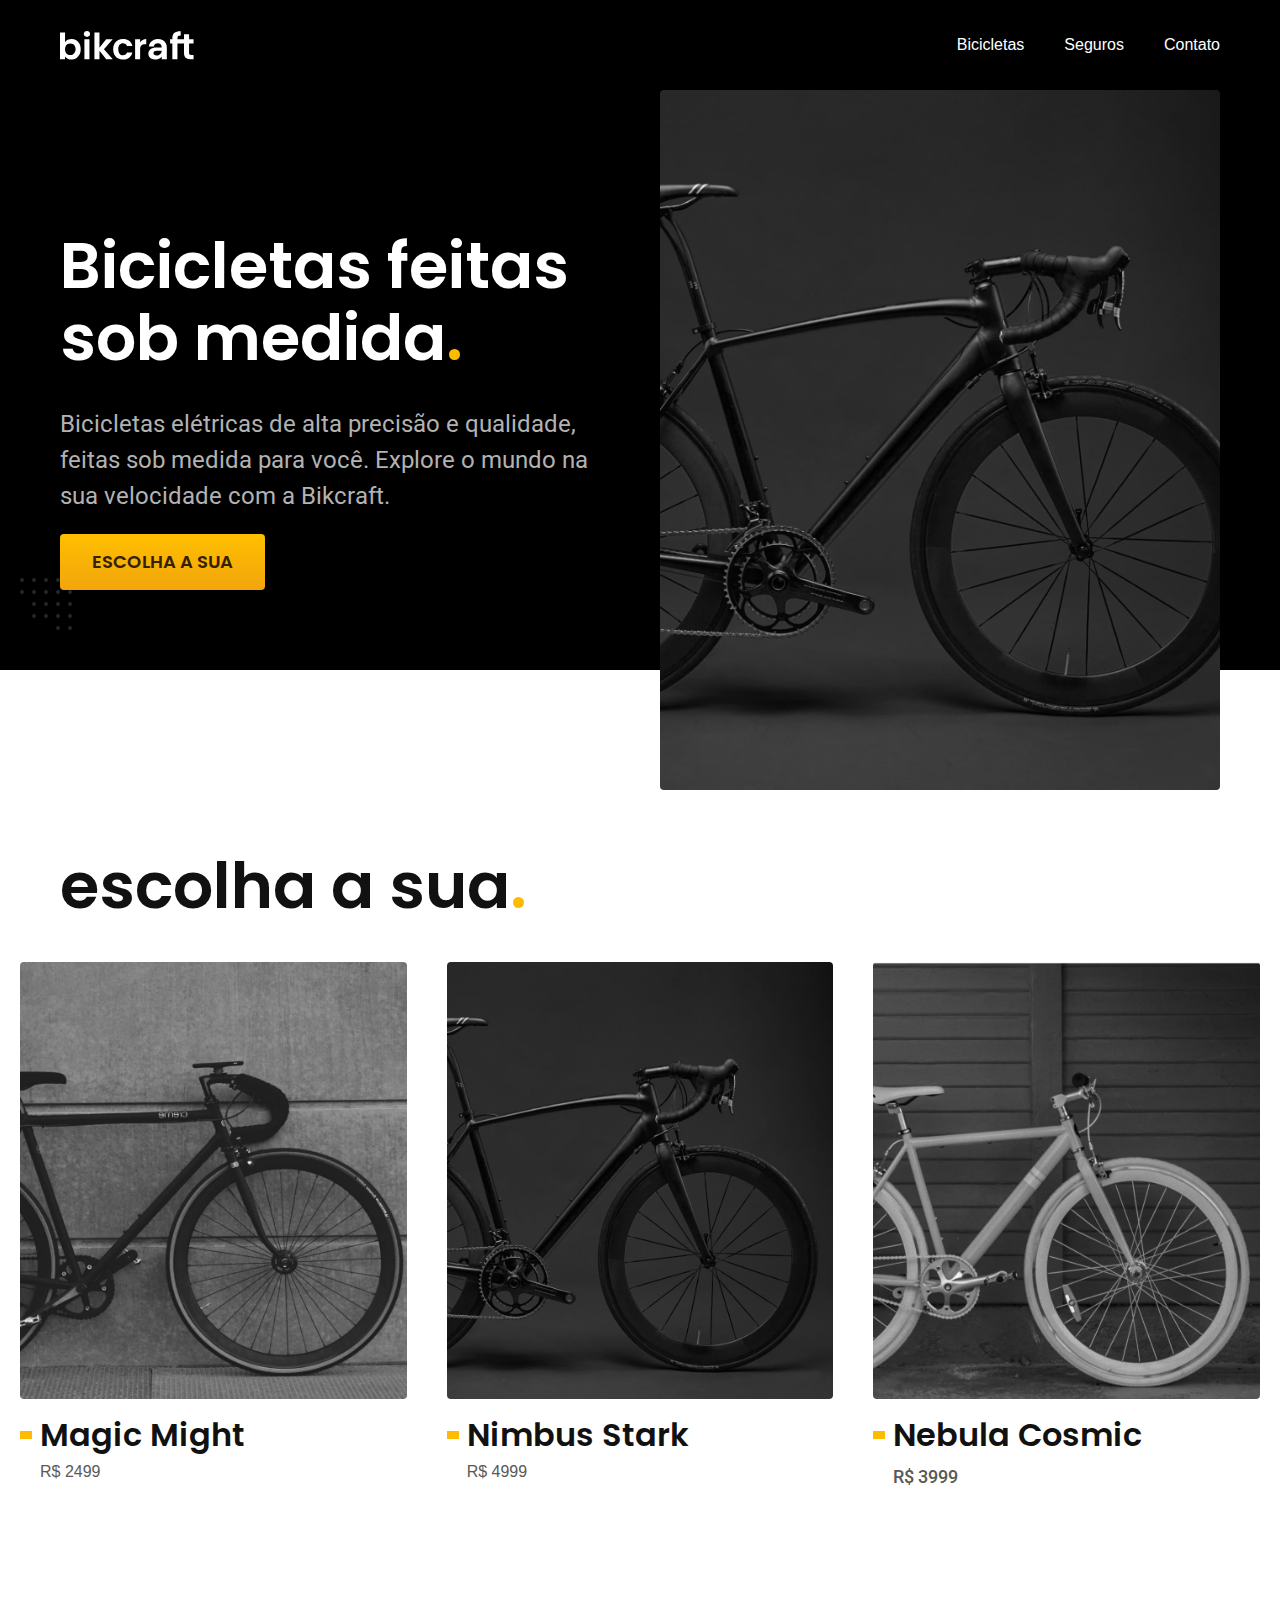
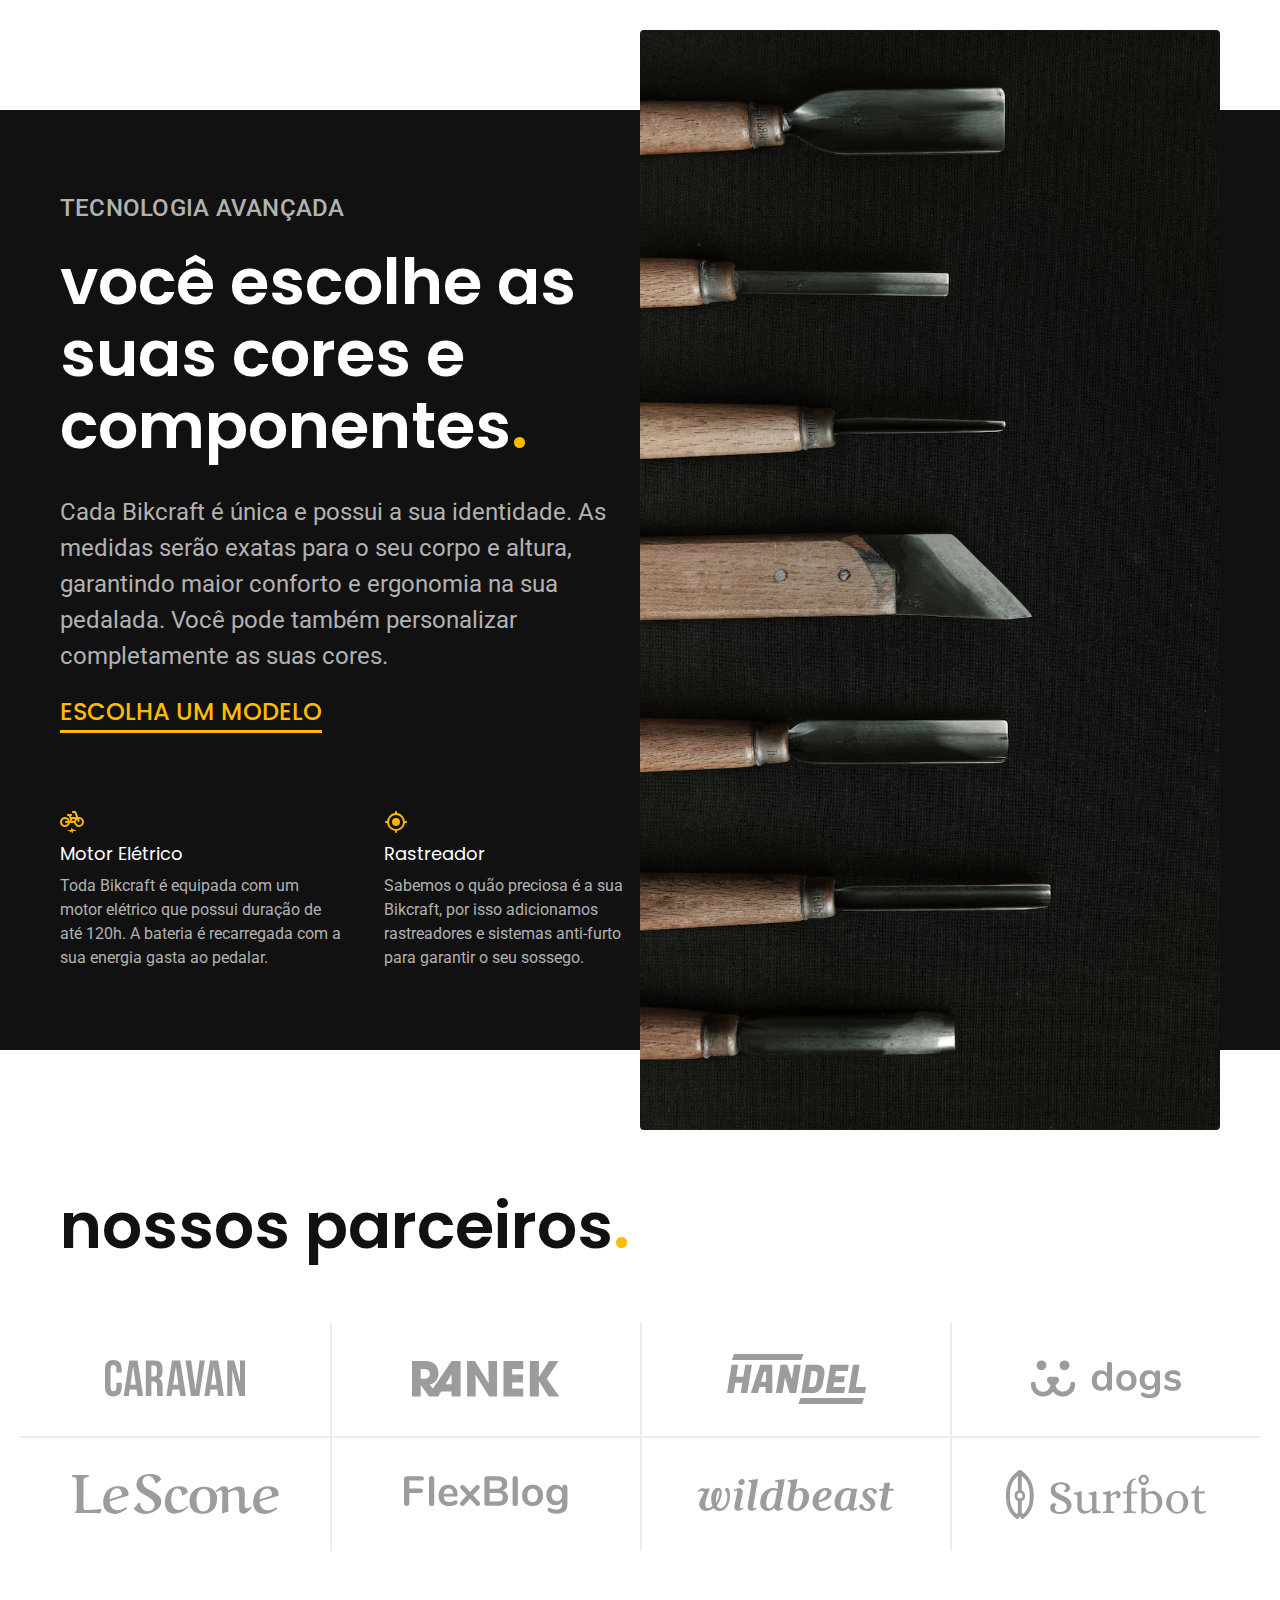
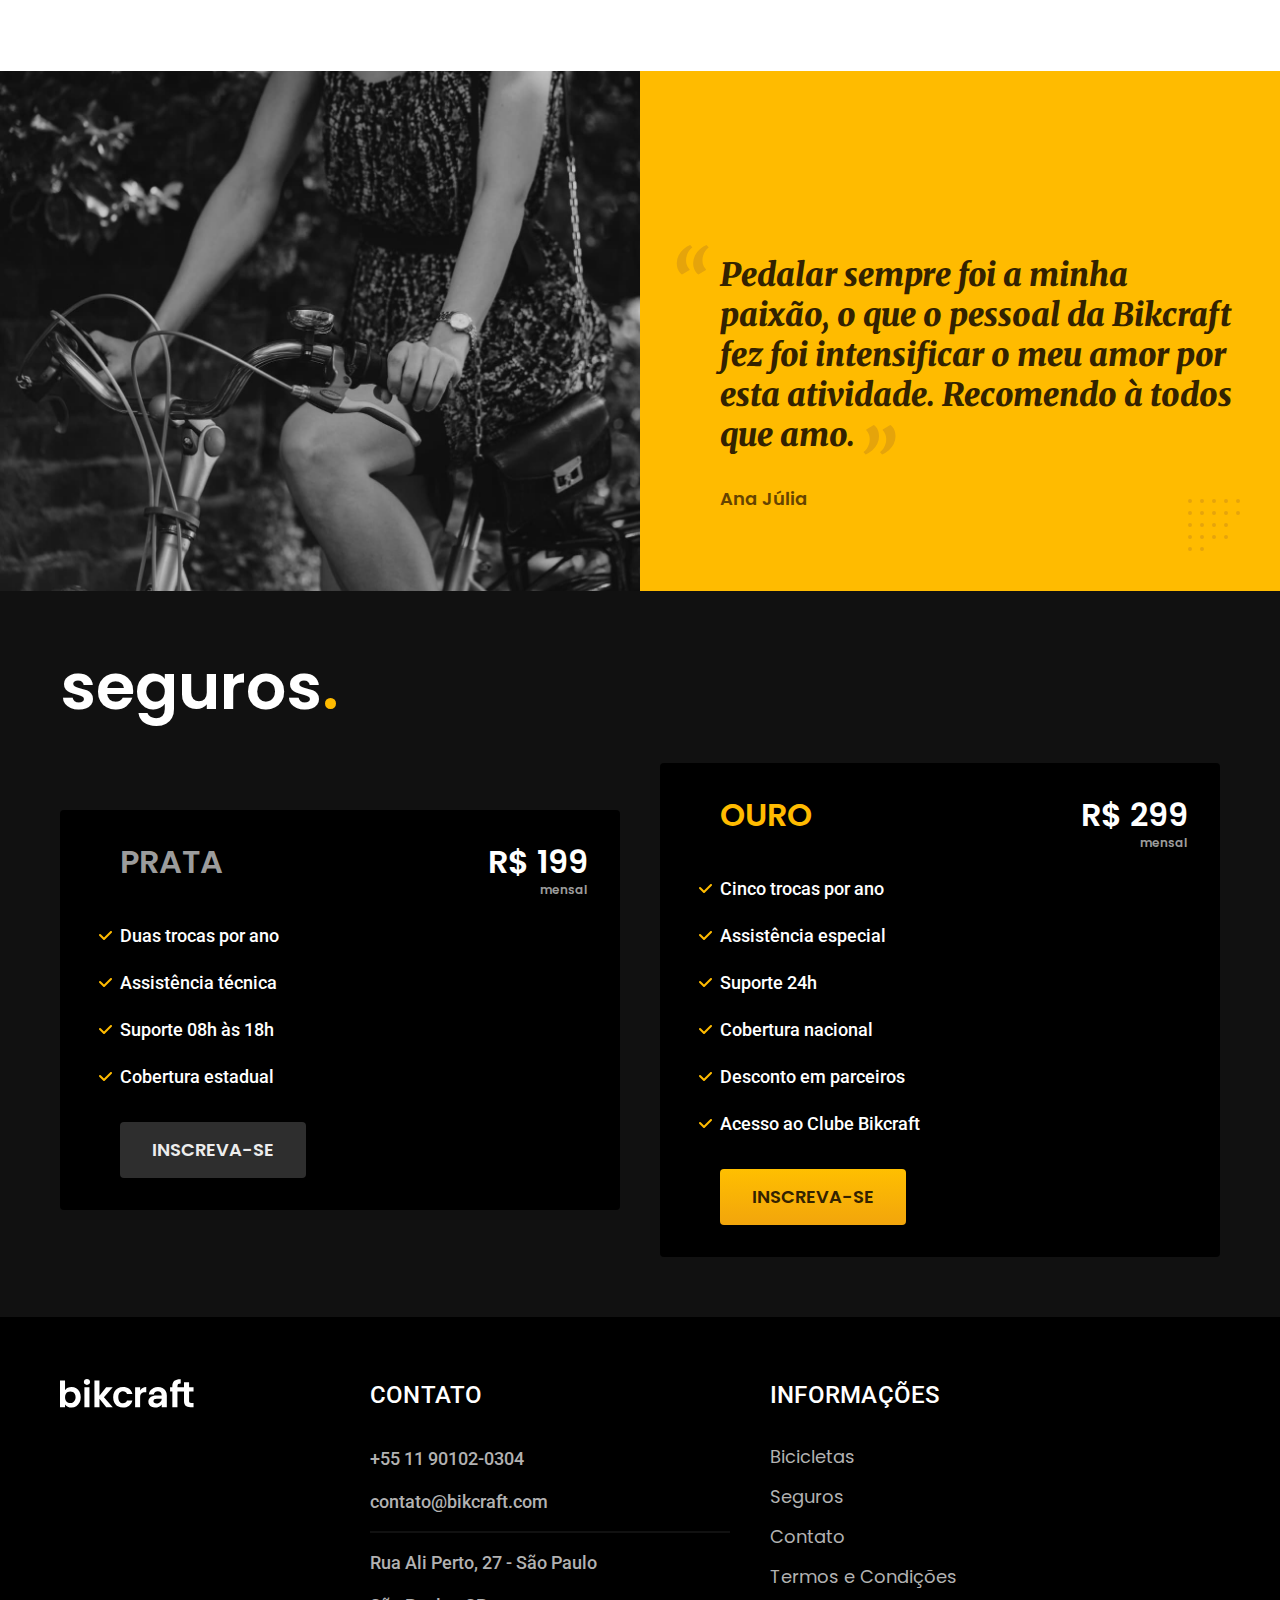
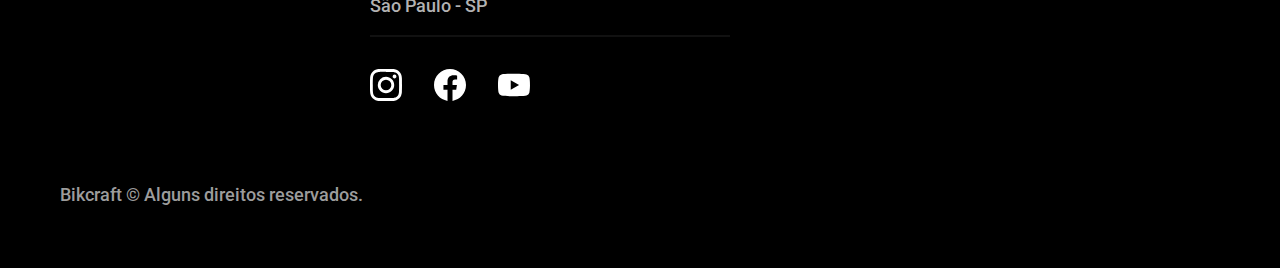
==== commit c1c6d864: "animacao em todas as paginas" ====
--- a/index.html
+++ b/index.html
@@ -51,24 +51,24 @@
   </main>
 
   <article class="bicicletas-lista">
-    <h2 class="container font-1-xxl">escolha a sua<span class="cor-p1">.</span></h2>
+    <h2 class="container font-1-xxl fadeInUp" data-anime="600">escolha a sua<span class="cor-p1">.</span></h2>
 
     <ul>
-      <li>
+      <li data-anime="650" class="fadeInDown">
         <a href="./bicicletas/magic.html">
           <img src="./img/bicicletas/magic-home.jpg" width="920" height="1040" alt="Bicicleta preta">
           <h3 class="font-1-xl">Magic Might</h3>
           <span class="font-2 cor-8">R$ 2499</span>
         </a>
       </li>
-      <li>
+      <li data-anime="600" class="fadeInUp">
         <a href="./bicicletas/nimbus.html">
           <img src="./img/bicicletas/nimbus-home.jpg" width="920" height="1040" alt="Bicicleta preta">
           <h3 class="font-1-xl">Nimbus Stark</h3>
           <span class="font-2 cor-8">R$ 4999</span>
         </a>
       </li>
-      <li>
+      <li data-anime="650" class="fadeInDown">
         <a href="./bicicletas/nebula.html">
           <img src="./img/bicicletas/nebula-home.jpg" width="920" height="1040" alt="Bicicleta preta">
           <h3 class="font-1-xl">Nebula Cosmic</h3>
@@ -80,7 +80,7 @@
 
   <article class="tecnologia-bg">
     <div class="tecnologia container">
-      <div class="tecnologia-conteudo">
+      <div class="tecnologia-conteudo fadeInUp" data-anime="600">
         <span class="font-2-l-b cor-5">Tecnologia Avançada</span>
         <h2 class="font-1-xxl cor-0">você escolhe as suas cores e componentes<span class="cor-p1">.</span></h2>
         <p class="font-2-l cor-5">Cada Bikcraft é única e possui a sua identidade. As medidas serão exatas para o seu corpo e altura, garantindo maior conforto e ergonomia na sua pedalada. Você pode também personalizar completamente as suas cores.</p>
@@ -98,16 +98,16 @@
           </div>
         </div>
       </div>
-      <div class="tecnologia-imagem">
+      <div class="tecnologia-imagem fadeInDown" data-anime="400">
         <img src="./img/fotos/tecnologia.jpg" width="1200" height="1920" alt="">
       </div>
     </div>
   </article>
 
   <section class="parceiros" aria-label="Nossos Parceiros">
-    <h2 class="container font-1-xxl">nossos parceiros<span class="cor-p1">.</span></h2>
-
-    <ul>
+    <h2 class="container font-1-xxl" data-anime="400">nossos parceiros<span class="cor-p1">.</span></h2>
+
+    <ul data-anime="600">
       <li><img src="./img/parceiros/caravan.svg" width="140" height="38" alt="caravan"></li>
       <li><img src="./img/parceiros/ranek.svg" width="148" height="36" alt="ranek.svg"></li>
       <li><img src="./img/parceiros/handel.svg" width="139" height="50" alt="handel"></li>
@@ -120,21 +120,21 @@
   </section>
 
   <section class="depoimento" aria-label="depoimento">
-    <div>
+    <div data-anime="400" class="fadeInDown">
       <img src="./img/fotos/depoimento.jpg" width="1300" height="1133" alt="Pessoa pedalando uma bicicleta Bickraft">
     </div>
     <div class="depoimento-conteudo">
       <blockquote class="font-1-xl cor-p5">
-        <p>Pedalar sempre foi a minha paixão, o que o pessoal da Bikcraft fez foi intensificar o meu amor por esta atividade. Recomendo à todos que amo.</p>
+        <p class="fadeInUp" data-anime="600">Pedalar sempre foi a minha paixão, o que o pessoal da Bikcraft fez foi intensificar o meu amor por esta atividade. Recomendo à todos que amo.</p>
       </blockquote>
-      <span class="font-1-m-b cor-p4">Ana Júlia</span>
+      <span class="font-1-m-b cor-p4" data-anime="1000">Ana Júlia</span>
     </div>
   </section>
 
   <article class="seguros-bg">
     <div class="seguros container">
-      <h2 class="font-1-xxl cor-0">seguros<span class="cor-p1">.</span></h2>
-      <div class="seguros-item">
+      <h2 class="font-1-xxl cor-0" data-anime="400">seguros<span class="cor-p1">.</span></h2>
+      <div class="seguros-item fadeInUp" data-anime="600">
         <h3 class="font-1-xl cor-6">PRATA</h3>
         <span class="font-1-xl cor-0">R$ 199 <span class="font-1-xs cor-6">mensal</span></span>
         <ul class="font-2-m cor-0">
@@ -146,7 +146,7 @@
         <a class="botao secundario" href="./orcamento.html">Inscreva-se</a>
       </div>
 
-      <div class="seguros-item">
+      <div class="seguros-item fadeInDown" data-anime="600">
         <h3 class="font-1-xl cor-p1">OURO</h3>
         <span class="font-1-xl cor-0">R$ 299 <span class="font-1-xs cor-6">mensal</span></span>
         <ul class="font-2-m cor-0">
--- a/css/style.min.css
+++ b/css/style.min.css
@@ -1 +1 @@
-body{margin:0;font-family:Arial,Helvetica,sans-serif;color:#111}blockquote,dd,h1,h2,h3,h4,p,ul{margin:0}ul{padding:0;list-style:none}a{text-decoration:none;color:inherit}img{max-width:100%;display:block;height:auto}img[src$=".jpg"]{border-radius:4px}.font-1-xs{font:600 0.75rem/1.333 Poppins,sans-serif}.font-1-s{font:400 1rem/1.5 Poppins,sans-serif}.font-1-m,.font-1-m-b{font:400 1.125rem/1.333 Poppins,sans-serif}.font-1-m-b{font-weight:600}.font-1-l{font:400 1.5rem/1.5 Poppins,sans-serif}.font-1-xl{font:600 2rem/1.25 Poppins,sans-serif}.font-1-xxl{font:600 4rem/1.125 Poppins,sans-serif}.font-2-xs{font:400 0.875rem/1.333 Roboto,sans-serif}.font-2-s{font:400 1rem/1.5 Roboto,sans-serif}.font-2-m{font:500 1.125rem/1.5 Roboto,sans-serif}.font-2-l,.font-2-l-b{font:400 1.5rem/1.5 Roboto,sans-serif}.font-2-l-b{font-weight:500;letter-spacing:.015rem;text-transform:uppercase}.font-2-xl{font:500 2rem/1.25 Roboto,sans-serif}@media (max-width:1200px){.font-1-xxl{font-size:3rem}.font-2-l,.font-2-l-b{font-size:1.125rem}}@media (max-width:800px){.font-1-xxl{font-size:2rem}.font-1-xl,.font-2-xl{font-size:1.5rem}}:root{--cor-0:#ffffff;--cor-1:#f7f7f7;--cor-2:#ededed;--cor-3:#dedede;--cor-4:#cccccc;--cor-5:#b2b2b2;--cor-6:#9c9c9c;--cor-7:#707070;--cor-8:#595959;--cor-9:#404040;--cor-10:#2e2e2e;--cor-11:#111111;--cor-12:#000000;--cor-p1:#ffbb00;--cor-p2:#e5a40b;--cor-p3:#a66f00;--cor-p4:#664400;--cor-p5:#332200}.cor-0{color:var(--cor-0)}.cor-1{color:var(--cor-1)}.cor-2{color:var(--cor-2)}.cor-3{color:var(--cor-3)}.cor-4{color:var(--cor-4)}.cor-5{color:var(--cor-5)}.cor-6{color:var(--cor-6)}.cor-7{color:var(--cor-7)}.cor-8{color:var(--cor-8)}.cor-9{color:var(--cor-9)}.cor-10{color:var(--cor-10)}.cor-11{color:var(--cor-11)}.cor-12{color:var(--cor-12)}.cor-p1{color:var(--cor-p1)}.cor-p2{color:var(--cor-p2)}.cor-p3{color:var(--cor-p3)}.cor-p4{color:var(--cor-p4)}.cor-p5{color:var(--cor-p5)}.js .fadeInDown{transform:translate3d(0,-20px,0)}.js .fadeInUp{transform:translate3d(0,20px,0)}.js .fadeInRight{transform:translate3d(20px,0,0)}.js .fadeInLeft{transform:translate3d(-20px,0,0)}.js [data-anime]{opacity:0}.js .anime{opacity:1;transform:none;transition:transform .8s,opacity .8s}.header-bg{background-color:var(--cor-12)}.header{display:flex;flex-wrap:wrap;gap:20px;justify-content:space-between;align-items:center;padding-top:20px;padding-bottom:20px}.header-menu{display:flex;gap:40px;flex-wrap:wrap}.header-menu a{padding:16px 0;display:inline-block;position:relative}.header-menu a::after{content:"";display:block;height:2px;width:0%;background:var(--cor-0);margin-top:4px;transition:.3s;position:absolute}.header-menu a.ativo::after,.header-menu a:hover::after{width:100%}@media (max-width:800px){.header-menu{gap:20px}.header-menu a{background:var(--cor-11);padding:12px 16px;border-radius:4px}.header-menu a:hover{background-color:var(--cor-10)}.header-menu a::after{display:none}}@media (max-width:600px){.header-menu{gap:12px}.header-menu a{padding:8px 12px;font-size:14px}}.footer-bg{background-color:var(--cor-12)}.footer{display:grid;grid-template-columns:3fr 4fr 5fr;gap:40px;padding-top:60px;padding-bottom:60px}.footer h3{margin-bottom:32px}.footer-contato ul{margin-bottom:32px}.footer-contato li:nth-child(2n):after{content:"";display:block;max-width:360px;height:2px;background:var(--cor-11);margin-top:16px}.footer li{margin-bottom:16px}.footer-redes{display:flex;gap:32px}.footer a:hover{color:var(--cor-0)}.footer-copy{grid-column:1/-1;margin-top:40px}@media (max-width:800px){.footer>img{display:none}.footer{grid-template-columns:1fr 1fr}}@media (max-width:600px){.footer{grid-template-columns:1fr;gap:60px}.footer-copy{margin-top:0}}.container{box-sizing:border-box;max-width:1200px;padding-left:20px;padding-right:20px;margin-left:auto;margin-right:auto}.botao{display:inline-block;padding:16px 32px;background:linear-gradient(#ffbf00,#f2a50c);border-radius:4px;box-shadow:0 1px 2px rgba(0,0,0,.1);text-transform:uppercase;color:var(--cor-p5);font:600 1.125rem/1.35 Poppins,sans-serif;max-width:max-content;border:none;cursor:pointer}.botao:hover{background:linear-gradient(#ffb60d,#e59317)}.botao.secundario{background:var(--cor-10);color:var(--cor-2)}.botao.secundario:hover{background:var(--cor-9)}.botao.seta{display:flex;align-items:center}.botao.seta::after{content:"";display:inline-block;width:18px;height:10px;margin-left:12px;background:url("../img/icones/seta.svg");transition:transform .2s}.botao.seta:hover::after{transform:translateX(4px)}@media (max-width:600px){.botao{padding:12px 16px;font-size:1rem}}.link{display:inline-block;color:var(--cor-p1);font:500 1.5rem/1.5 Poppins,sans-serif;text-transform:uppercase;position:relative}.link::after{content:"";display:block;width:100%;height:3px;background-color:currentColor;position:absolute}.link:hover{color:var(--cor-0)}.titulo-bg{padding-top:60px;padding-bottom:60px;background-color:var(--cor-11)}.titulo{background:url("../img/dec/top-right.svg") no-repeat top right 20px}.tituto p{margin-bottom:4px}@media (max-width:800px){.titulo-bg{padding-top:40px;padding-bottom:40px}.titulo p{font-size:1rem;text-transform:lowercase;font-weight:400}}.form{display:grid;grid-template-columns:1fr 1fr;gap:20px}.form label{display:block;font:400 1rem/1.5 Poppins,sans-serif;margin-bottom:4px}.form .col-2{grid-column:span 2}.form input[type=email],.form input[type=text],.form textarea{font:400 1rem/1.5 "Roboto, sans-serif";background:var(--cor-1);border:1px solid var(--cor-2);padding:12px;border-radius:4px;width:100%;box-sizing:border-box}.form input[type=email]:focus,.form input[type=text]:focus,.form textarea:focus{outline:0;border-color:var(--cor-p1);background-color:var(--cor-0);box-shadow:0 0 0 2px #fea}@media (max-width:600px){.form{grid-template-columns:1fr}.form .col-2{grid-column:1}}.introducao-bg{background:var(--cor-12) url(../img/dec/bottom-left.svg) no-repeat bottom 160px left 20px;box-shadow:inset 0 -120px var(--cor-0)}.introducao{display:grid;grid-template-columns:1fr 1fr;gap:0 40px}.introducao-conteudo{align-self:end;padding-bottom:200px}.introducao img{width:100%;height:100%;object-fit:cover;border-radius:4px}.introducao h1{margin-bottom:32px}.introducao p{margin-bottom:20px}@media (max-width:800px){.introducao-bg{background-color:var(--cor-11);padding-top:40px;box-shadow:inset 0 -60px var(--cor-0)}.introducao{grid-template-columns:1fr;gap:32px}.introducao-conteudo{padding-bottom:0}.introducao h1{margin-bottom:16px}.introducao img{height:300px;width:100%}}.tecnologia-bg{background-color:var(--cor-11);box-shadow:inset 0 80px var(--cor-0),inset 0 -80px var(--cor-0)}.tecnologia{display:grid;grid-template-columns:1fr 1fr}.tecnologia-imagem img{width:100%;height:100%;object-fit:cover;object-position:left}.tecnologia-conteudo{padding-top:160px;padding-bottom:160px}.tecnologia-conteudo>span{display:block;margin-bottom:20px}.tecnologia-conteudo h2{margin-bottom:32px}.tecnologia-conteudo>p{margin-bottom:20px}.tecnologia-conteudo a{margin-bottom:80px}.tecnologia-vantagens{display:flex;gap:40px}.tecnologia-vantagens h3{margin-bottom:8px;width:max-content}.tecnologia-vantagens img{width:24px;margin-bottom:8px}@media (max-width:800px){.tecnologia-bg{box-shadow:initial}.tecnologia{grid-template-columns:1fr}.tecnologia-conteudo{padding-top:60px;padding-bottom:60px}.tecnologia-imagem{display:none}.tecnologia-conteudo a{margin-bottom:60px}}@media (max-width:600px){.tecnologia-vantagens{flex-direction:column}}.parceiros{padding-top:60px;padding-bottom:120px}.parceiros h2{margin-bottom:60px}.parceiros ul{padding:0 20px;max-width:1400px;display:grid;grid-template-columns:repeat(4,1fr);margin:0 auto}.parceiros li{display:flex;padding:32px;border-left:2px solid var(--cor-2)}.parceiros img{margin:auto}.parceiros li:first-child,.parceiros li:nth-child(5){border-left:none}.parceiros li:nth-child(n+5){border-top:2px solid var(--cor-2)}@media (max-width:800px){.parceiros{padding-bottom:60px}.parceiros li{padding:20px}.parceiros h2{margin:20px}.parceiros ul{grid-template-columns:repeat(2,1fr)}.parceiros li:nth-child(n+3){border-top:2px solid var(--cor-2)}.parceiros li:nth-child(odd){border-left:none}}.depoimento{display:grid;grid-template-columns:1fr 1fr;background-color:var(--cor-p1);overflow:hidden}.depoimento img{width:100%;height:100%;object-fit:cover;border-radius:0}.depoimento-conteudo{padding:40px 40px 80px 80px;align-self:end;background:url("../img/dec/bottom-right-p.svg") no-repeat bottom 40px right 40px}.depoimento-conteudo p{max-width:32ch;font-family:Merriweather,serif;font-style:italic;font-weight:900;margin-bottom:32px;position:relative}.depoimento p::after,.depoimento p::before{font-size:5rem;color:var(--cor-p2);position:absolute}.depoimento p::before{content:"“";left:-50px;top:-20px}.depoimento p::after{content:"”"}@media (min-width:1200px){.depoimento img{max-height:520px}}@media (max-width:800px){.depoimento{grid-template-columns:1fr;text-align:center}.depoimento img{max-height:200px}.depoimento-conteudo{padding:40px 20px;justify-self:center}}.bicicletas-lista{padding-top:60px;padding-bottom:120px}.bicicletas-lista h2{margin-bottom:40px}.bicicletas-lista ul{display:flex;gap:40px;padding:0 20px 20px 20px;max-width:1400px;margin-left:auto;margin-right:auto;overflow-x:auto}#bicicleta .bicicletas-lista ul{padding:0 0 20px 0}.bicicletas-lista li{flex:1;min-width:280px}.bicicletas-lista a{display:block}.bicicletas-lista img{margin-bottom:16px}.bicicletas-lista h3{margin-bottom:8px;display:flex;align-items:center}.bicicletas-lista h3::before{content:"";display:inline-block;height:8px;width:12px;margin-right:8px;background-color:var(--cor-p1);transition:width .2s}.bicicletas-lista a:hover h3::before{width:24px}.bicicletas-lista li span{padding-left:20px}@media (max-width:800px){.bicicletas-lista{padding-bottom:60px}.bicicletas-lista ul{gap:20px}}.bicicletas-bg{background:linear-gradient(to right,var(--cor-0) 30%,var(--cor-11) 0)}.bicicletas{display:grid;grid-template-columns:1fr 1fr;gap:40px;padding-top:60px;padding-bottom:60px;background:url("../img/dec/top-right.svg") no-repeat top 40px right 20px}.bicicletas-imagem{display:grid}.bicicletas-imagem img{grid-area:1/1}.bicicletas-imagem span{grid-area:1/1;place-self:start end;margin-top:20px;background-color:var(--cor-12);display:inline-block;padding:8px 16px 8px 8px;border-radius:5px 0 0 5px}.bicicletas-conteudo{display:grid;grid-template-columns:1fr auto;align-content:start}.bicicletas h2,.bicicletas p{grid-column:1/-1}.bicicletas h2{margin-bottom:20px}.bicicletas h2::before{content:"";display:block;width:12px;height:8px;background-color:var(--cor-p1);margin-bottom:8px}.bicicletas p{margin-bottom:32px}.bicicletas a{place-self:end}.bicicletas li{display:flex;align-items:center}.bicicletas ul{display:grid;gap:16px}.bicicletas-conteudo img{width:24px;margin-right:8px}@media (max-width:800px){.bicicletas-bg{background:var(--cor-11)}.bicicletas{grid-template-columns:1fr;gap:20px;padding-top:40px;padding-bottom:40px}}@media (max-width:600px){.bicicletas-conteudo{grid-template-columns:1fr}.bicicletas ul{font-size:1rem;grid-template-columns:1fr 1fr;margin-bottom:32px}.bicicletas a{place-self:start}}.bicicleta{display:grid;grid-template-columns:1fr 1fr;align-items:start;gap:40px;padding-top:60px;padding-bottom:60px}#bicicleta .titulo p{text-transform:uppercase}.bicicleta-imagens{display:flex;flex-wrap:wrap;gap:20px}.bicicleta-imagens img{flex:1;min-width:200px}.bicicleta-imagens img:first-child{min-width:100%}.bicicleta-conteudo>p{margin-bottom:32px}.bicicleta-comprar{display:grid;grid-template-columns:max-content auto;align-items:center;justify-items:start;gap:8px 12px;margin-bottom:40px}.bicicleta-comprar a{grid-row:span 2}.bicicleta-comprar span{display:flex;align-items:center;background-color:var(--cor-12);gap:8px;padding:4px 8px;border-radius:4px}.bicicleta-conteudo h2{text-transform:uppercase;letter-spacing:.15em;margin-bottom:12px}.bicicleta-ficha,.bicicleta-informacoes{padding:32px;background-color:var(--cor-12);border-radius:4px}.bicicleta-informacoes{margin-bottom:40px;display:grid;grid-template-columns:1fr 1fr;gap:32px}.bicicleta-informacoes img{width:24px;margin-bottom:8px}.bicicleta-informacoes h3{margin-bottom:8px}.bicicleta-ficha li{padding:4px 0;display:flex;justify-content:space-between;border-bottom:1px solid var(--cor-11)}.bicicleta-ficha li:last-child{border-bottom:none}.bicicleta-ficha span{color:var(--cor-6)}@media (max-width:800px){.bicicleta{grid-template-columns:1fr;padding-top:40px;padding-bottom:40px}.bicicleta-imagens{grid-row:2}}@media (max-width:400px){.bicicleta-informacoes{grid-template-columns:1fr}.bicicleta-comprar{grid-template-columns:1fr}}.seguro-bg{background-color:var(--cor-11);box-shadow:inset 0 120px var(--cor-0),inset 0 -120px var(--cor-12)}.seguro{display:grid;grid-template-columns:1fr 1fr;gap:40px}.seguro-imagem img{width:100%;height:100%;object-fit:cover}.seguro-conteudo{padding-top:180px;padding-bottom:180px}.seguro h2{margin-bottom:32px}.seguro p{margin-bottom:20px}@media (max-width:800px){.seguro-bg{box-shadow:inset 0 -60px var(--cor-12)}.seguro{grid-template-columns:1fr}.seguro-conteudo{grid-row:1;padding-top:40px;padding-bottom:0}}.seguros-bg{background:var(--cor-11)}.seguros{padding-bottom:60px;display:grid;grid-template-columns:1fr 1fr;gap:40px;align-items:center}#seguros .seguros{padding-top:0}.seguros h2{grid-column:1/-1}.seguros-item{background-color:var(--cor-12);padding:32px 32px 32px 60px;display:grid;grid-template-columns:1fr auto;border-radius:4px}.seguros-item h3{margin-bottom:40px}.seguros-item span{grid-column:2;display:block;text-align:right}.seguros-item ul{grid-column:1/-1;margin-bottom:32px}.seguros-item li{display:flex;align-items:center;position:relative}.seguros-item li+li{margin-top:20px}.seguros li::before{content:"";display:inline-block;width:13px;height:9px;background-image:url("../img/icones/lista.svg");position:absolute;left:-21px}@media (max-width:800px){.seguros{grid-template-columns:1fr}}.vantagens-bg{background-color:var(--cor-12);--padding:120px}.vantagens{padding-top:var(--padding);padding-bottom:var(--padding)}.vantagens h2{margin-bottom:60px}.vantagens ul{display:grid;grid-template-columns:repeat(auto-fit,minmax(280px,max-content));gap:40px 80px}.vantagens h3,.vantagens img{margin-bottom:8px}@media (max-width:800px){.vantagens{--padding:60px}.vantagens h2{margin-bottom:40px}.vantagens ul{gap:20px}}.perguntas{padding-top:120px;padding-bottom:120px}.perguntas h2{margin-bottom:60px}.perguntas dl>div{padding:20px;border-radius:4px}.perguntas dl>div:nth-child(odd){background-color:var(--cor-1)}.perguntas button{display:grid;grid-template-columns:auto 1fr auto;align-items:center;gap:8px;cursor:pointer;border:none;background:0 0;width:100%;text-align:left}.perguntas button::before{content:"";display:inline-block;width:12px;height:8px;background-color:var(--cor-p1)}.perguntas button::after{content:"";display:inline-block;width:14px;height:6px;background:url("../img/icones/seta-abrir.svg");transition:.1s}.perguntas button:hover::after,.perguntas button[aria-expanded=true]::after{transform:rotate(180deg)}.js .perguntas dd{display:none}.js .perguntas dd.ativa{display:block}.perguntas dd{padding-left:20px;padding-top:16px;max-width:80ch}@media (max-width:800px){.perguntas{padding-top:60px;padding-bottom:60px}.perguntas h2{margin-bottom:40px}}#contato{background:linear-gradient(var(--cor-11) 582px,var(--cor-1) 0)}.contato{display:grid;grid-template-columns:5fr 7fr}.contato-dados,.contato-formulario{padding:60px;box-shadow:0 1px 2px rgba(0,0,0,.1)}.contato-dados{border-radius:5px 0 0 5px;background:var(--cor-12) url("../img/dec/bottom-left.svg") no-repeat bottom 20px left 20px}.contato-formulario{border-radius:0 5px 5px 0;background:var(--cor-0) url("../img/dec/bottom-right.svg") no-repeat bottom 20px right 20px}.contato-dados h2{margin-bottom:60px}.contato-endereco{margin-bottom:32px;padding-left:28px;background:url("../img/icones/local.svg") no-repeat 0 2px}.contato-endereco p{margin-bottom:8px}.contato-meios a{display:block;max-width:max-content;margin-bottom:8px;padding-left:28px}.contato-meios a:hover{color:var(--cor-0)}.contato-meios a:first-child{background:url("../img/icones/email.svg") no-repeat 0 2px}.contato-meios a:nth-child(2){margin-bottom:32px}.contato-meios a:nth-child(3){background:url("../img/icones/telefone.svg") no-repeat 0 2px;margin-bottom:60px}.contato-redes{display:flex;gap:32px;padding-left:28px}@media (max-width:800px){.contato{grid-template-columns:1fr}.contato-dados,.contato-formulario{padding:20px}.contato-dados{border-radius:5px 5px 0 0;background:var(--cor-12)}.contato-dados{border-radius:0 0 5px 5px}.contato-dados h2,.contato-meios a:nth-child(3){margin-bottom:32px}.contato-redes{margin-bottom:12px}}.lojas{display:grid;grid-template-columns:1fr 1fr;gap:0 40px;padding-top:120px;padding-bottom:120px}.lojas h2{grid-column:1/-1;margin-bottom:60px}.lojas img{border-radius:4px 4px 0 0}.lojas-item{border-radius:4px;background:var(--cor-0);box-shadow:0 1px 2px rgba(0,0,0,.1)}.lojas-conteudo{display:grid;grid-template-columns:1fr 1fr;gap:32px 16px;padding:32px}.lojas-conteudo h3,.lojas-tempo{grid-column:1/-1}.lojas-dados{display:grid;gap:8px;border-left:2px solid var(--cor-2);padding-left:12px}.lojas-tempo{display:flex;align-items:center;gap:8px}@media (max-width:800px){.lojas{gap:20px;padding-top:60px;padding-bottom:60px}.lojas h2{margin-bottom:32px}.lojas-conteudo{grid-template-columns:1fr}}@media (max-width:600px){.lojas{grid-template-columns:1fr}}#orcamento{background:linear-gradient(var(--cor-11) 582px,var(--cor-1) 0)}.orcamento{display:grid;grid-template-columns:5fr 7fr;padding-bottom:120px}.orcamento h2{text-transform:uppercase;position:relative;display:flex;align-items:center}.orcamento h2::before{content:"";display:inline-block;width:4px;height:8px;background-color:var(--cor-p1);position:absolute;left:-12px}.orcamento-dados,.orcamento-produto{padding:60px;box-shadow:0 1px 2px rgba(0,0,0,.1)}.orcamento-produto{border-radius:5px 0 0 5px;background:var(--cor-12) url("../img/dec/bottom-left.svg") no-repeat bottom 20px left 20px;display:grid;grid-template-columns:1fr 1fr;gap:20px;align-content:start}.orcamento-produto>*{grid-column:1/-1}.orcamento-produto>label{grid-column:initial}.orcamento-produto label{font:400 1rem/1.5 Poppins,sans-serif;color:var(--cor-4);background-color:var(--cor-10);padding:12px 16px;border-radius:4px;cursor:pointer;display:grid;grid-template-columns:auto 1fr auto;align-items:center;border:1px solid var(--cor-10)}.orcamento-produto input:checked+label{background:var(--cor-0);color:var(--cor-11)}.orcamento-produto label::before{content:"";display:inline-block;box-sizing:border-box;width:12px;height:12px;border:1px solid var(--cor-6);border-radius:50%;margin-right:8px}.orcamento-produto input:checked+label::before{border-color:var(--cor-7);box-shadow:inset 0 0 0 3px var(--cor-0),inset 0 0 0 6px var(--cor-7)}.orcamento-produto label:hover{background-color:var(--cor-9);border-color:var(--cor-9)}.orcamento-produto input:focus+label{box-shadow:0 0 0 2px var(--cor-p1);border-color:var(--cor-12)}.orcamento-produto label span{display:none}.orcamento-produto input:checked+label span{display:inline-block}.orcamento-produto input{opacity:0;position:absolute;pointer-events:none}.orcamento-dados{border-radius:0 5px 5px 0;background:var(--cor-0) url("../img/dec/bottom-right.svg") no-repeat bottom 20px right 20px}.orcamento-conteudo{display:none}.orcamento-conteudo h2,.orcamento-dados h2:nth-of-type(n+2){margin-top:20px}#bikcraft:checked~#orcamento-bikcraft,#seguro:checked~#orcamento-seguro{display:grid;gap:20px}.orcamento-detalhes{display:none;background:var(--cor-0);padding:20px;grid-template-columns:1fr 1fr;border-radius:4px;align-items:center}.orcamento-detalhes li{display:flex;align-items:center;margin-bottom:8px}.orcamento-detalhes li img{width:16px;margin-right:8px}.orcamento-produto input:checked+label+.orcamento-detalhes{display:grid}@media (max-width:1200px){.orcamento-dados,.orcamento-produto{padding:32px}}@media (max-width:800px){.orcamento{grid-template-columns:1fr}.orcamento-produto{border-radius:5px 5px 0 0;background:var(--cor-12)}.orcamento-dados{border-radius:0 0 5px 5px}}@media (max-width:800px){.orcamento-produto{grid-template-columns:1fr}}.termos{padding-top:80px;padding-bottom:80px}.termos h2{font-weight:600;margin-bottom:20px}.termos p+h2{margin-top:40px}.termos p{margin-bottom:24px;max-width:75ch}+body{margin:0;font-family:Arial,Helvetica,sans-serif;color:#111}blockquote,dd,h1,h2,h3,h4,p,ul{margin:0}ul{padding:0;list-style:none}a{text-decoration:none;color:inherit}img{max-width:100%;display:block;height:auto}img[src$=".jpg"]{border-radius:4px}.font-1-xs{font:600 0.75rem/1.333 Poppins,sans-serif}.font-1-s{font:400 1rem/1.5 Poppins,sans-serif}.font-1-m,.font-1-m-b{font:400 1.125rem/1.333 Poppins,sans-serif}.font-1-m-b{font-weight:600}.font-1-l{font:400 1.5rem/1.5 Poppins,sans-serif}.font-1-xl{font:600 2rem/1.25 Poppins,sans-serif}.font-1-xxl{font:600 4rem/1.125 Poppins,sans-serif}.font-2-xs{font:400 0.875rem/1.333 Roboto,sans-serif}.font-2-s{font:400 1rem/1.5 Roboto,sans-serif}.font-2-m{font:500 1.125rem/1.5 Roboto,sans-serif}.font-2-l,.font-2-l-b{font:400 1.5rem/1.5 Roboto,sans-serif}.font-2-l-b{font-weight:500;letter-spacing:.015rem;text-transform:uppercase}.font-2-xl{font:500 2rem/1.25 Roboto,sans-serif}@media (max-width:1200px){.font-1-xxl{font-size:3rem}.font-2-l,.font-2-l-b{font-size:1.125rem}}@media (max-width:800px){.font-1-xxl{font-size:2rem}.font-1-xl,.font-2-xl{font-size:1.5rem}}:root{--cor-0:#ffffff;--cor-1:#f7f7f7;--cor-2:#ededed;--cor-3:#dedede;--cor-4:#cccccc;--cor-5:#b2b2b2;--cor-6:#9c9c9c;--cor-7:#707070;--cor-8:#595959;--cor-9:#404040;--cor-10:#2e2e2e;--cor-11:#111111;--cor-12:#000000;--cor-p1:#ffbb00;--cor-p2:#e5a40b;--cor-p3:#a66f00;--cor-p4:#664400;--cor-p5:#332200}.cor-0{color:var(--cor-0)}.cor-1{color:var(--cor-1)}.cor-2{color:var(--cor-2)}.cor-3{color:var(--cor-3)}.cor-4{color:var(--cor-4)}.cor-5{color:var(--cor-5)}.cor-6{color:var(--cor-6)}.cor-7{color:var(--cor-7)}.cor-8{color:var(--cor-8)}.cor-9{color:var(--cor-9)}.cor-10{color:var(--cor-10)}.cor-11{color:var(--cor-11)}.cor-12{color:var(--cor-12)}.cor-p1{color:var(--cor-p1)}.cor-p2{color:var(--cor-p2)}.cor-p3{color:var(--cor-p3)}.cor-p4{color:var(--cor-p4)}.cor-p5{color:var(--cor-p5)}.js .fadeInDown{transform:translate3d(0,-20px,0)}.js .fadeInUp{transform:translate3d(0,20px,0)}.js .fadeInRight{transform:translate3d(20px,0,0)}.js .fadeInLeft{transform:translate3d(-20px,0,0)}.js [data-anime]{opacity:0}.js .anime{opacity:1;transform:none;transition:transform .8s,opacity .8s}.header-bg{background-color:var(--cor-12)}.header{display:flex;flex-wrap:wrap;gap:20px;justify-content:space-between;align-items:center;padding-top:20px;padding-bottom:20px}.header-menu{display:flex;gap:40px;flex-wrap:wrap}.header-menu a{padding:16px 0;display:inline-block;position:relative}.header-menu a::after{content:"";display:block;height:2px;width:0%;background:var(--cor-0);margin-top:4px;transition:.3s;position:absolute}.header-menu a.ativo::after,.header-menu a:hover::after{width:100%}@media (max-width:800px){.header-menu{gap:20px}.header-menu a{background:var(--cor-11);padding:12px 16px;border-radius:4px}.header-menu a:hover{background-color:var(--cor-10)}.header-menu a::after{display:none}}@media (max-width:600px){.header-menu{gap:12px}.header-menu a{padding:8px 12px;font-size:14px}}.footer-bg{background-color:var(--cor-12)}.footer{display:grid;grid-template-columns:3fr 4fr 5fr;gap:40px;padding-top:60px;padding-bottom:60px}.footer h3{margin-bottom:32px}.footer-contato ul{margin-bottom:32px}.footer-contato li:nth-child(2n):after{content:"";display:block;max-width:360px;height:2px;background:var(--cor-11);margin-top:16px}.footer li{margin-bottom:16px}.footer-redes{display:flex;gap:32px}.footer a:hover{color:var(--cor-0)}.footer-copy{grid-column:1/-1;margin-top:40px}@media (max-width:800px){.footer>img{display:none}.footer{grid-template-columns:1fr 1fr}}@media (max-width:600px){.footer{grid-template-columns:1fr;gap:60px}.footer-copy{margin-top:0}}.container{box-sizing:border-box;max-width:1200px;padding-left:20px;padding-right:20px;margin-left:auto;margin-right:auto}.botao{display:inline-block;padding:16px 32px;background:linear-gradient(#ffbf00,#f2a50c);border-radius:4px;box-shadow:0 1px 2px rgba(0,0,0,.1);text-transform:uppercase;color:var(--cor-p5);font:600 1.125rem/1.35 Poppins,sans-serif;max-width:max-content;border:none;cursor:pointer}.botao:hover{background:linear-gradient(#ffb60d,#e59317)}.botao.secundario{background:var(--cor-10);color:var(--cor-2)}.botao.secundario:hover{background:var(--cor-9)}.botao.seta{display:flex;align-items:center}.botao.seta::after{content:"";display:inline-block;width:18px;height:10px;margin-left:12px;background:url("../../img/icones/seta.svg");transition:transform .2s}.botao.seta:hover::after{transform:translateX(4px)}@media (max-width:600px){.botao{padding:12px 16px;font-size:1rem}}.link{display:inline-block;color:var(--cor-p1);font:500 1.5rem/1.5 Poppins,sans-serif;text-transform:uppercase;position:relative}.link::after{content:"";display:block;width:100%;height:3px;background-color:currentColor;position:absolute}.link:hover{color:var(--cor-0)}.titulo-bg{padding-top:60px;padding-bottom:60px;background-color:var(--cor-11)}.titulo{background:url("../../img/dec/top-right.svg") no-repeat top right 20px}.tituto p{margin-bottom:4px}@media (max-width:800px){.titulo-bg{padding-top:40px;padding-bottom:40px}.titulo p{font-size:1rem;text-transform:lowercase;font-weight:400}}.form{display:grid;grid-template-columns:1fr 1fr;gap:20px}.form label{display:block;font:400 1rem/1.5 Poppins,sans-serif;margin-bottom:4px}.form .col-2{grid-column:span 2}.form input[type=email],.form input[type=text],.form textarea{font:400 1rem/1.5 Roboto,sans-serif;background:var(--cor-1);border:1px solid var(--cor-2);padding:12px;border-radius:4px;width:100%;box-sizing:border-box}.form input[type=email]:focus,.form input[type=text]:focus,.form textarea:focus{outline:0;border-color:var(--cor-p1);background-color:var(--cor-0);box-shadow:0 0 0 2px #fea}@media (max-width:600px){.form{grid-template-columns:1fr}.form .col-2{grid-column:1}}.introducao-bg{background:var(--cor-12) url(../../img/dec/bottom-left.svg) no-repeat bottom 160px left 20px;box-shadow:inset 0 -120px var(--cor-0)}.introducao{display:grid;grid-template-columns:1fr 1fr;gap:0 40px}.introducao-conteudo{align-self:end;padding-bottom:200px}.introducao img{width:100%;height:100%;object-fit:cover;border-radius:4px}.introducao h1{margin-bottom:32px}.introducao p{margin-bottom:20px}@media (max-width:800px){.introducao-bg{background-color:var(--cor-11);padding-top:40px;box-shadow:inset 0 -60px var(--cor-0)}.introducao{grid-template-columns:1fr;gap:32px}.introducao-conteudo{padding-bottom:0}.introducao h1{margin-bottom:16px}.introducao img{height:300px;width:100%}}.tecnologia-bg{background-color:var(--cor-11);box-shadow:inset 0 80px var(--cor-0),inset 0 -80px var(--cor-0)}.tecnologia{display:grid;grid-template-columns:1fr 1fr}.tecnologia-imagem img{width:100%;height:100%;object-fit:cover;object-position:left}.tecnologia-conteudo{padding-top:160px;padding-bottom:160px}.tecnologia-conteudo>span{display:block;margin-bottom:20px}.tecnologia-conteudo h2{margin-bottom:32px}.tecnologia-conteudo>p{margin-bottom:20px}.tecnologia-conteudo a{margin-bottom:80px}.tecnologia-vantagens{display:flex;gap:40px}.tecnologia-vantagens h3{margin-bottom:8px;width:max-content}.tecnologia-vantagens img{width:24px;margin-bottom:8px}@media (max-width:800px){.tecnologia-bg{box-shadow:initial}.tecnologia{grid-template-columns:1fr}.tecnologia-conteudo{padding-top:60px;padding-bottom:60px}.tecnologia-imagem{display:none}.tecnologia-conteudo a{margin-bottom:60px}}@media (max-width:600px){.tecnologia-vantagens{flex-direction:column}}.parceiros{padding-top:60px;padding-bottom:120px}.parceiros h2{margin-bottom:60px}.parceiros ul{padding:0 20px;max-width:1400px;display:grid;grid-template-columns:repeat(4,1fr);margin:0 auto}.parceiros li{display:flex;padding:32px;border-left:2px solid var(--cor-2)}.parceiros img{margin:auto}.parceiros li:first-child,.parceiros li:nth-child(5){border-left:none}.parceiros li:nth-child(n+5){border-top:2px solid var(--cor-2)}@media (max-width:800px){.parceiros{padding-bottom:60px}.parceiros li{padding:20px}.parceiros h2{margin:20px}.parceiros ul{grid-template-columns:repeat(2,1fr)}.parceiros li:nth-child(n+3){border-top:2px solid var(--cor-2)}.parceiros li:nth-child(odd){border-left:none}}.depoimento{display:grid;grid-template-columns:1fr 1fr;background-color:var(--cor-p1);overflow:hidden}.depoimento img{width:100%;height:100%;object-fit:cover;border-radius:0}.depoimento-conteudo{padding:40px 40px 80px 80px;align-self:end;background:url("../../img/dec/bottom-right-p.svg") no-repeat bottom 40px right 40px}.depoimento-conteudo p{max-width:32ch;font-family:Merriweather,serif;font-style:italic;font-weight:900;margin-bottom:32px;position:relative}.depoimento p::after,.depoimento p::before{font-size:5rem;color:var(--cor-p2);position:absolute}.depoimento p::before{content:"“";left:-50px;top:-20px}.depoimento p::after{content:"”"}@media (min-width:1200px){.depoimento img{max-height:520px}}@media (max-width:800px){.depoimento{grid-template-columns:1fr;text-align:center}.depoimento img{max-height:200px}.depoimento-conteudo{padding:40px 20px;justify-self:center}}.bicicletas-lista{padding-top:60px;padding-bottom:120px}.bicicletas-lista h2{margin-bottom:40px}.bicicletas-lista ul{display:flex;gap:40px;padding:0 20px 20px 20px;max-width:1400px;margin-left:auto;margin-right:auto;overflow-x:auto}#bicicleta .bicicletas-lista ul{padding:0 0 20px 0}.bicicletas-lista li{flex:1;min-width:280px}.bicicletas-lista a{display:block}.bicicletas-lista img{margin-bottom:16px}.bicicletas-lista h3{margin-bottom:8px;display:flex;align-items:center}.bicicletas-lista h3::before{content:"";display:inline-block;height:8px;width:12px;margin-right:8px;background-color:var(--cor-p1);transition:width .2s}.bicicletas-lista a:hover h3::before{width:24px}.bicicletas-lista li span{padding-left:20px}@media (max-width:800px){.bicicletas-lista{padding-bottom:60px}.bicicletas-lista ul{gap:20px}}.bicicletas-bg{background:linear-gradient(to right,var(--cor-0) 30%,var(--cor-11) 0)}.bicicletas{display:grid;grid-template-columns:1fr 1fr;gap:40px;padding-top:60px;padding-bottom:60px;background:url("../../img/dec/top-right.svg") no-repeat top 40px right 20px}.bicicletas-imagem{display:grid}.bicicletas-imagem img{grid-area:1/1}.bicicletas-imagem span{grid-area:1/1;place-self:start end;margin-top:20px;background-color:var(--cor-12);display:inline-block;padding:8px 16px 8px 8px;border-radius:5px 0 0 5px}.bicicletas-conteudo{display:grid;grid-template-columns:1fr auto;align-content:start}.bicicletas h2,.bicicletas p{grid-column:1/-1}.bicicletas h2{margin-bottom:20px}.bicicletas h2::before{content:"";display:block;width:12px;height:8px;background-color:var(--cor-p1);margin-bottom:8px}.bicicletas p{margin-bottom:32px}.bicicletas a{place-self:end}.bicicletas li{display:flex;align-items:center}.bicicletas ul{display:grid;gap:16px}.bicicletas-conteudo img{width:24px;margin-right:8px}@media (max-width:800px){.bicicletas-bg{background:var(--cor-11)}.bicicletas{grid-template-columns:1fr;gap:20px;padding-top:40px;padding-bottom:40px}}@media (max-width:600px){.bicicletas-conteudo{grid-template-columns:1fr}.bicicletas ul{font-size:1rem;grid-template-columns:1fr 1fr;margin-bottom:32px}.bicicletas a{place-self:start}}.bicicleta{display:grid;grid-template-columns:1fr 1fr;align-items:start;gap:40px;padding-top:60px;padding-bottom:60px}#bicicleta .titulo p{text-transform:uppercase}.bicicleta-imagens{display:flex;flex-wrap:wrap;gap:20px}.bicicleta-imagens img{flex:1;min-width:200px}.bicicleta-imagens img:first-child{min-width:100%}.bicicleta-conteudo>p{margin-bottom:32px}.bicicleta-comprar{display:grid;grid-template-columns:max-content auto;align-items:center;justify-items:start;gap:8px 12px;margin-bottom:40px}.bicicleta-comprar a{grid-row:span 2}.bicicleta-comprar span{display:flex;align-items:center;background-color:var(--cor-12);gap:8px;padding:4px 8px;border-radius:4px}.bicicleta-conteudo h2{text-transform:uppercase;letter-spacing:.15em;margin-bottom:12px}.bicicleta-ficha,.bicicleta-informacoes{padding:32px;background-color:var(--cor-12);border-radius:4px}.bicicleta-informacoes{margin-bottom:40px;display:grid;grid-template-columns:1fr 1fr;gap:32px}.bicicleta-informacoes img{width:24px;margin-bottom:8px}.bicicleta-informacoes h3{margin-bottom:8px}.bicicleta-ficha li{padding:4px 0;display:flex;justify-content:space-between;border-bottom:1px solid var(--cor-11)}.bicicleta-ficha li:last-child{border-bottom:none}.bicicleta-ficha span{color:var(--cor-6)}@media (max-width:800px){.bicicleta{grid-template-columns:1fr;padding-top:40px;padding-bottom:40px}.bicicleta-imagens{grid-row:2}}@media (max-width:400px){.bicicleta-informacoes{grid-template-columns:1fr}.bicicleta-comprar{grid-template-columns:1fr}}.seguro-bg{background-color:var(--cor-11);box-shadow:inset 0 120px var(--cor-0),inset 0 -120px var(--cor-12)}.seguro{display:grid;grid-template-columns:1fr 1fr;gap:40px}.seguro-imagem img{width:100%;height:100%;object-fit:cover}.seguro-conteudo{padding-top:180px;padding-bottom:180px}.seguro h2{margin-bottom:32px}.seguro p{margin-bottom:20px}@media (max-width:800px){.seguro-bg{box-shadow:inset 0 -60px var(--cor-12)}.seguro{grid-template-columns:1fr}.seguro-conteudo{grid-row:1;padding-top:40px;padding-bottom:0}}.seguros-bg{background:var(--cor-11)}.seguros{padding-top:60px;padding-bottom:60px;display:grid;grid-template-columns:1fr 1fr;gap:40px;align-items:center}#seguros .seguros{padding-top:0}.seguros h2{grid-column:1/-1}.seguros-item{background-color:var(--cor-12);padding:32px 32px 32px 60px;display:grid;grid-template-columns:1fr auto;border-radius:4px}.seguros-item h3{margin-bottom:40px}.seguros-item span{grid-column:2;display:block;text-align:right}.seguros-item ul{grid-column:1/-1;margin-bottom:32px}.seguros-item li{display:flex;align-items:center;position:relative}.seguros-item li+li{margin-top:20px}.seguros li::before{content:"";display:inline-block;width:13px;height:9px;background-image:url("../../img/icones/lista.svg");position:absolute;left:-21px}.seguros-item a{grid-column:1/-1}@media (max-width:800px){.seguros{grid-template-columns:1fr}}.vantagens-bg{background-color:var(--cor-12);--padding:120px}.vantagens{padding-top:var(--padding);padding-bottom:var(--padding)}.vantagens h2{margin-bottom:60px}.vantagens ul{display:grid;grid-template-columns:repeat(auto-fit,minmax(280px,max-content));gap:40px 80px}.vantagens h3,.vantagens img{margin-bottom:8px}@media (max-width:800px){.vantagens{--padding:60px}.vantagens h2{margin-bottom:40px}.vantagens ul{gap:20px}}.perguntas{padding-top:120px;padding-bottom:120px}.perguntas h2{margin-bottom:60px}.perguntas dl>div{padding:20px;border-radius:4px}.perguntas dl>div:nth-child(odd){background-color:var(--cor-1)}.perguntas button{display:grid;grid-template-columns:auto 1fr auto;align-items:center;gap:8px;cursor:pointer;border:none;background:0 0;width:100%;text-align:left}.perguntas button::before{content:"";display:inline-block;width:12px;height:8px;background-color:var(--cor-p1)}.perguntas button::after{content:"";display:inline-block;width:14px;height:6px;background:url("../../img/icones/seta-abrir.svg");transition:.1s}.perguntas button:hover::after,.perguntas button[aria-expanded=true]::after{transform:rotate(180deg)}.js .perguntas dd{display:none}.js .perguntas dd.ativa{display:block}.perguntas dd{padding-left:20px;padding-top:16px;max-width:80ch}@media (max-width:800px){.perguntas{padding-top:60px;padding-bottom:60px}.perguntas h2{margin-bottom:40px}}#contato{background:linear-gradient(var(--cor-11) 582px,var(--cor-1) 0)}.contato{display:grid;grid-template-columns:5fr 7fr}.contato-dados,.contato-formulario{padding:60px;box-shadow:0 1px 2px rgba(0,0,0,.1)}.contato-dados{border-radius:5px 0 0 5px;background:var(--cor-12) url("../../img/dec/bottom-left.svg") no-repeat bottom 20px left 20px}.contato-formulario{border-radius:0 5px 5px 0;background:var(--cor-0) url("../../img/dec/bottom-right.svg") no-repeat bottom 20px right 20px}.contato-dados h2{margin-bottom:60px}.contato-endereco{margin-bottom:32px;padding-left:28px;background:url("../../img/icones/local.svg") no-repeat 0 2px}.contato-endereco p{margin-bottom:8px}.contato-meios a{display:block;max-width:max-content;margin-bottom:8px;padding-left:28px}.contato-meios a:hover{color:var(--cor-0)}.contato-meios a:first-child{background:url("../../img/icones/email.svg") no-repeat 0 2px}.contato-meios a:nth-child(2){margin-bottom:32px}.contato-meios a:nth-child(3){background:url("../../img/icones/telefone.svg") no-repeat 0 2px;margin-bottom:60px}.contato-redes{display:flex;gap:32px;padding-left:28px}@media (max-width:800px){.contato{grid-template-columns:1fr}.contato-dados,.contato-formulario{padding:20px}.contato-dados{border-radius:5px 5px 0 0;background:var(--cor-12)}.contato-dados{border-radius:0 0 5px 5px}.contato-dados h2,.contato-meios a:nth-child(3){margin-bottom:32px}.contato-redes{margin-bottom:12px}}.lojas{display:grid;grid-template-columns:1fr 1fr;gap:0 40px;padding-top:120px;padding-bottom:120px}.lojas h2{grid-column:1/-1;margin-bottom:60px}.lojas img{border-radius:4px 4px 0 0}.lojas-item{border-radius:4px;background:var(--cor-0);box-shadow:0 1px 2px rgba(0,0,0,.1)}.lojas-conteudo{display:grid;grid-template-columns:1fr 1fr;gap:32px 16px;padding:32px}.lojas-conteudo h3,.lojas-tempo{grid-column:1/-1}.lojas-dados{display:grid;gap:8px;border-left:2px solid var(--cor-2);padding-left:12px}.lojas-tempo{display:flex;align-items:center;gap:8px}@media (max-width:800px){.lojas{gap:20px;padding-top:60px;padding-bottom:60px}.lojas h2{margin-bottom:32px}.lojas-conteudo{grid-template-columns:1fr}}@media (max-width:600px){.lojas{grid-template-columns:1fr}}#orcamento{background:linear-gradient(var(--cor-11) 582px,var(--cor-1) 0)}.orcamento{display:grid;grid-template-columns:5fr 7fr;padding-bottom:120px}.orcamento h2{text-transform:uppercase;position:relative;display:flex;align-items:center}.orcamento h2::before{content:"";display:inline-block;width:4px;height:8px;background-color:var(--cor-p1);position:absolute;left:-12px}.orcamento-dados,.orcamento-produto{padding:60px;box-shadow:0 1px 2px rgba(0,0,0,.1)}.orcamento-produto{border-radius:5px 0 0 5px;background:var(--cor-12) url("../../img/dec/bottom-left.svg") no-repeat bottom 20px left 20px;display:grid;grid-template-columns:1fr 1fr;gap:20px;align-content:start}.orcamento-produto>*{grid-column:1/-1}.orcamento-produto>label{grid-column:initial}.orcamento-produto label{font:400 1rem/1.5 Poppins,sans-serif;color:var(--cor-4);background-color:var(--cor-10);padding:12px 16px;border-radius:4px;cursor:pointer;display:grid;grid-template-columns:auto 1fr auto;align-items:center;border:1px solid var(--cor-10)}.orcamento-produto input:checked+label{background:var(--cor-0);color:var(--cor-11)}.orcamento-produto label::before{content:"";display:inline-block;box-sizing:border-box;width:12px;height:12px;border:1px solid var(--cor-6);border-radius:50%;margin-right:8px}.orcamento-produto input:checked+label::before{border-color:var(--cor-7);box-shadow:inset 0 0 0 3px var(--cor-0),inset 0 0 0 6px var(--cor-7)}.orcamento-produto label:hover{background-color:var(--cor-9);border-color:var(--cor-9)}.orcamento-produto input:focus+label{box-shadow:0 0 0 2px var(--cor-p1);border-color:var(--cor-12)}.orcamento-produto label span{display:none}.orcamento-produto input:checked+label span{display:inline-block}.orcamento-produto input{opacity:0;position:absolute;pointer-events:none}.orcamento-dados{border-radius:0 5px 5px 0;background:var(--cor-0) url("../../img/dec/bottom-right.svg") no-repeat bottom 20px right 20px}.orcamento-conteudo{display:none}.orcamento-conteudo h2,.orcamento-dados h2:nth-of-type(n+2){margin-top:20px}#bikcraft:checked~#orcamento-bikcraft,#seguro:checked~#orcamento-seguro{display:grid;gap:20px}.orcamento-detalhes{display:none;background:var(--cor-0);padding:20px;grid-template-columns:1fr 1fr;border-radius:4px;align-items:center}.orcamento-detalhes li{display:flex;align-items:center;margin-bottom:8px}.orcamento-detalhes li img{width:16px;margin-right:8px}.orcamento-produto input:checked+label+.orcamento-detalhes{display:grid}@media (max-width:1200px){.orcamento-dados,.orcamento-produto{padding:32px}}@media (max-width:800px){.orcamento{grid-template-columns:1fr}.orcamento-produto{border-radius:5px 5px 0 0;background:var(--cor-12)}.orcamento-dados{border-radius:0 0 5px 5px}}@media (max-width:800px){.orcamento-produto{grid-template-columns:1fr}}.termos{padding-top:80px;padding-bottom:80px}.termos h2{font-weight:600;margin-bottom:20px}.termos p+h2{margin-top:40px}.termos p{margin-bottom:24px;max-width:75ch}--- a/css/style.min.css
+++ b/css/style.min.css
@@ -1 +1 @@
-body{margin:0;font-family:Arial,Helvetica,sans-serif;color:#111}blockquote,dd,h1,h2,h3,h4,p,ul{margin:0}ul{padding:0;list-style:none}a{text-decoration:none;color:inherit}img{max-width:100%;display:block;height:auto}img[src$=".jpg"]{border-radius:4px}.font-1-xs{font:600 0.75rem/1.333 Poppins,sans-serif}.font-1-s{font:400 1rem/1.5 Poppins,sans-serif}.font-1-m,.font-1-m-b{font:400 1.125rem/1.333 Poppins,sans-serif}.font-1-m-b{font-weight:600}.font-1-l{font:400 1.5rem/1.5 Poppins,sans-serif}.font-1-xl{font:600 2rem/1.25 Poppins,sans-serif}.font-1-xxl{font:600 4rem/1.125 Poppins,sans-serif}.font-2-xs{font:400 0.875rem/1.333 Roboto,sans-serif}.font-2-s{font:400 1rem/1.5 Roboto,sans-serif}.font-2-m{font:500 1.125rem/1.5 Roboto,sans-serif}.font-2-l,.font-2-l-b{font:400 1.5rem/1.5 Roboto,sans-serif}.font-2-l-b{font-weight:500;letter-spacing:.015rem;text-transform:uppercase}.font-2-xl{font:500 2rem/1.25 Roboto,sans-serif}@media (max-width:1200px){.font-1-xxl{font-size:3rem}.font-2-l,.font-2-l-b{font-size:1.125rem}}@media (max-width:800px){.font-1-xxl{font-size:2rem}.font-1-xl,.font-2-xl{font-size:1.5rem}}:root{--cor-0:#ffffff;--cor-1:#f7f7f7;--cor-2:#ededed;--cor-3:#dedede;--cor-4:#cccccc;--cor-5:#b2b2b2;--cor-6:#9c9c9c;--cor-7:#707070;--cor-8:#595959;--cor-9:#404040;--cor-10:#2e2e2e;--cor-11:#111111;--cor-12:#000000;--cor-p1:#ffbb00;--cor-p2:#e5a40b;--cor-p3:#a66f00;--cor-p4:#664400;--cor-p5:#332200}.cor-0{color:var(--cor-0)}.cor-1{color:var(--cor-1)}.cor-2{color:var(--cor-2)}.cor-3{color:var(--cor-3)}.cor-4{color:var(--cor-4)}.cor-5{color:var(--cor-5)}.cor-6{color:var(--cor-6)}.cor-7{color:var(--cor-7)}.cor-8{color:var(--cor-8)}.cor-9{color:var(--cor-9)}.cor-10{color:var(--cor-10)}.cor-11{color:var(--cor-11)}.cor-12{color:var(--cor-12)}.cor-p1{color:var(--cor-p1)}.cor-p2{color:var(--cor-p2)}.cor-p3{color:var(--cor-p3)}.cor-p4{color:var(--cor-p4)}.cor-p5{color:var(--cor-p5)}.js .fadeInDown{transform:translate3d(0,-20px,0)}.js .fadeInUp{transform:translate3d(0,20px,0)}.js .fadeInRight{transform:translate3d(20px,0,0)}.js .fadeInLeft{transform:translate3d(-20px,0,0)}.js [data-anime]{opacity:0}.js .anime{opacity:1;transform:none;transition:transform .8s,opacity .8s}.header-bg{background-color:var(--cor-12)}.header{display:flex;flex-wrap:wrap;gap:20px;justify-content:space-between;align-items:center;padding-top:20px;padding-bottom:20px}.header-menu{display:flex;gap:40px;flex-wrap:wrap}.header-menu a{padding:16px 0;display:inline-block;position:relative}.header-menu a::after{content:"";display:block;height:2px;width:0%;background:var(--cor-0);margin-top:4px;transition:.3s;position:absolute}.header-menu a.ativo::after,.header-menu a:hover::after{width:100%}@media (max-width:800px){.header-menu{gap:20px}.header-menu a{background:var(--cor-11);padding:12px 16px;border-radius:4px}.header-menu a:hover{background-color:var(--cor-10)}.header-menu a::after{display:none}}@media (max-width:600px){.header-menu{gap:12px}.header-menu a{padding:8px 12px;font-size:14px}}.footer-bg{background-color:var(--cor-12)}.footer{display:grid;grid-template-columns:3fr 4fr 5fr;gap:40px;padding-top:60px;padding-bottom:60px}.footer h3{margin-bottom:32px}.footer-contato ul{margin-bottom:32px}.footer-contato li:nth-child(2n):after{content:"";display:block;max-width:360px;height:2px;background:var(--cor-11);margin-top:16px}.footer li{margin-bottom:16px}.footer-redes{display:flex;gap:32px}.footer a:hover{color:var(--cor-0)}.footer-copy{grid-column:1/-1;margin-top:40px}@media (max-width:800px){.footer>img{display:none}.footer{grid-template-columns:1fr 1fr}}@media (max-width:600px){.footer{grid-template-columns:1fr;gap:60px}.footer-copy{margin-top:0}}.container{box-sizing:border-box;max-width:1200px;padding-left:20px;padding-right:20px;margin-left:auto;margin-right:auto}.botao{display:inline-block;padding:16px 32px;background:linear-gradient(#ffbf00,#f2a50c);border-radius:4px;box-shadow:0 1px 2px rgba(0,0,0,.1);text-transform:uppercase;color:var(--cor-p5);font:600 1.125rem/1.35 Poppins,sans-serif;max-width:max-content;border:none;cursor:pointer}.botao:hover{background:linear-gradient(#ffb60d,#e59317)}.botao.secundario{background:var(--cor-10);color:var(--cor-2)}.botao.secundario:hover{background:var(--cor-9)}.botao.seta{display:flex;align-items:center}.botao.seta::after{content:"";display:inline-block;width:18px;height:10px;margin-left:12px;background:url("../img/icones/seta.svg");transition:transform .2s}.botao.seta:hover::after{transform:translateX(4px)}@media (max-width:600px){.botao{padding:12px 16px;font-size:1rem}}.link{display:inline-block;color:var(--cor-p1);font:500 1.5rem/1.5 Poppins,sans-serif;text-transform:uppercase;position:relative}.link::after{content:"";display:block;width:100%;height:3px;background-color:currentColor;position:absolute}.link:hover{color:var(--cor-0)}.titulo-bg{padding-top:60px;padding-bottom:60px;background-color:var(--cor-11)}.titulo{background:url("../img/dec/top-right.svg") no-repeat top right 20px}.tituto p{margin-bottom:4px}@media (max-width:800px){.titulo-bg{padding-top:40px;padding-bottom:40px}.titulo p{font-size:1rem;text-transform:lowercase;font-weight:400}}.form{display:grid;grid-template-columns:1fr 1fr;gap:20px}.form label{display:block;font:400 1rem/1.5 Poppins,sans-serif;margin-bottom:4px}.form .col-2{grid-column:span 2}.form input[type=email],.form input[type=text],.form textarea{font:400 1rem/1.5 "Roboto, sans-serif";background:var(--cor-1);border:1px solid var(--cor-2);padding:12px;border-radius:4px;width:100%;box-sizing:border-box}.form input[type=email]:focus,.form input[type=text]:focus,.form textarea:focus{outline:0;border-color:var(--cor-p1);background-color:var(--cor-0);box-shadow:0 0 0 2px #fea}@media (max-width:600px){.form{grid-template-columns:1fr}.form .col-2{grid-column:1}}.introducao-bg{background:var(--cor-12) url(../img/dec/bottom-left.svg) no-repeat bottom 160px left 20px;box-shadow:inset 0 -120px var(--cor-0)}.introducao{display:grid;grid-template-columns:1fr 1fr;gap:0 40px}.introducao-conteudo{align-self:end;padding-bottom:200px}.introducao img{width:100%;height:100%;object-fit:cover;border-radius:4px}.introducao h1{margin-bottom:32px}.introducao p{margin-bottom:20px}@media (max-width:800px){.introducao-bg{background-color:var(--cor-11);padding-top:40px;box-shadow:inset 0 -60px var(--cor-0)}.introducao{grid-template-columns:1fr;gap:32px}.introducao-conteudo{padding-bottom:0}.introducao h1{margin-bottom:16px}.introducao img{height:300px;width:100%}}.tecnologia-bg{background-color:var(--cor-11);box-shadow:inset 0 80px var(--cor-0),inset 0 -80px var(--cor-0)}.tecnologia{display:grid;grid-template-columns:1fr 1fr}.tecnologia-imagem img{width:100%;height:100%;object-fit:cover;object-position:left}.tecnologia-conteudo{padding-top:160px;padding-bottom:160px}.tecnologia-conteudo>span{display:block;margin-bottom:20px}.tecnologia-conteudo h2{margin-bottom:32px}.tecnologia-conteudo>p{margin-bottom:20px}.tecnologia-conteudo a{margin-bottom:80px}.tecnologia-vantagens{display:flex;gap:40px}.tecnologia-vantagens h3{margin-bottom:8px;width:max-content}.tecnologia-vantagens img{width:24px;margin-bottom:8px}@media (max-width:800px){.tecnologia-bg{box-shadow:initial}.tecnologia{grid-template-columns:1fr}.tecnologia-conteudo{padding-top:60px;padding-bottom:60px}.tecnologia-imagem{display:none}.tecnologia-conteudo a{margin-bottom:60px}}@media (max-width:600px){.tecnologia-vantagens{flex-direction:column}}.parceiros{padding-top:60px;padding-bottom:120px}.parceiros h2{margin-bottom:60px}.parceiros ul{padding:0 20px;max-width:1400px;display:grid;grid-template-columns:repeat(4,1fr);margin:0 auto}.parceiros li{display:flex;padding:32px;border-left:2px solid var(--cor-2)}.parceiros img{margin:auto}.parceiros li:first-child,.parceiros li:nth-child(5){border-left:none}.parceiros li:nth-child(n+5){border-top:2px solid var(--cor-2)}@media (max-width:800px){.parceiros{padding-bottom:60px}.parceiros li{padding:20px}.parceiros h2{margin:20px}.parceiros ul{grid-template-columns:repeat(2,1fr)}.parceiros li:nth-child(n+3){border-top:2px solid var(--cor-2)}.parceiros li:nth-child(odd){border-left:none}}.depoimento{display:grid;grid-template-columns:1fr 1fr;background-color:var(--cor-p1);overflow:hidden}.depoimento img{width:100%;height:100%;object-fit:cover;border-radius:0}.depoimento-conteudo{padding:40px 40px 80px 80px;align-self:end;background:url("../img/dec/bottom-right-p.svg") no-repeat bottom 40px right 40px}.depoimento-conteudo p{max-width:32ch;font-family:Merriweather,serif;font-style:italic;font-weight:900;margin-bottom:32px;position:relative}.depoimento p::after,.depoimento p::before{font-size:5rem;color:var(--cor-p2);position:absolute}.depoimento p::before{content:"“";left:-50px;top:-20px}.depoimento p::after{content:"”"}@media (min-width:1200px){.depoimento img{max-height:520px}}@media (max-width:800px){.depoimento{grid-template-columns:1fr;text-align:center}.depoimento img{max-height:200px}.depoimento-conteudo{padding:40px 20px;justify-self:center}}.bicicletas-lista{padding-top:60px;padding-bottom:120px}.bicicletas-lista h2{margin-bottom:40px}.bicicletas-lista ul{display:flex;gap:40px;padding:0 20px 20px 20px;max-width:1400px;margin-left:auto;margin-right:auto;overflow-x:auto}#bicicleta .bicicletas-lista ul{padding:0 0 20px 0}.bicicletas-lista li{flex:1;min-width:280px}.bicicletas-lista a{display:block}.bicicletas-lista img{margin-bottom:16px}.bicicletas-lista h3{margin-bottom:8px;display:flex;align-items:center}.bicicletas-lista h3::before{content:"";display:inline-block;height:8px;width:12px;margin-right:8px;background-color:var(--cor-p1);transition:width .2s}.bicicletas-lista a:hover h3::before{width:24px}.bicicletas-lista li span{padding-left:20px}@media (max-width:800px){.bicicletas-lista{padding-bottom:60px}.bicicletas-lista ul{gap:20px}}.bicicletas-bg{background:linear-gradient(to right,var(--cor-0) 30%,var(--cor-11) 0)}.bicicletas{display:grid;grid-template-columns:1fr 1fr;gap:40px;padding-top:60px;padding-bottom:60px;background:url("../img/dec/top-right.svg") no-repeat top 40px right 20px}.bicicletas-imagem{display:grid}.bicicletas-imagem img{grid-area:1/1}.bicicletas-imagem span{grid-area:1/1;place-self:start end;margin-top:20px;background-color:var(--cor-12);display:inline-block;padding:8px 16px 8px 8px;border-radius:5px 0 0 5px}.bicicletas-conteudo{display:grid;grid-template-columns:1fr auto;align-content:start}.bicicletas h2,.bicicletas p{grid-column:1/-1}.bicicletas h2{margin-bottom:20px}.bicicletas h2::before{content:"";display:block;width:12px;height:8px;background-color:var(--cor-p1);margin-bottom:8px}.bicicletas p{margin-bottom:32px}.bicicletas a{place-self:end}.bicicletas li{display:flex;align-items:center}.bicicletas ul{display:grid;gap:16px}.bicicletas-conteudo img{width:24px;margin-right:8px}@media (max-width:800px){.bicicletas-bg{background:var(--cor-11)}.bicicletas{grid-template-columns:1fr;gap:20px;padding-top:40px;padding-bottom:40px}}@media (max-width:600px){.bicicletas-conteudo{grid-template-columns:1fr}.bicicletas ul{font-size:1rem;grid-template-columns:1fr 1fr;margin-bottom:32px}.bicicletas a{place-self:start}}.bicicleta{display:grid;grid-template-columns:1fr 1fr;align-items:start;gap:40px;padding-top:60px;padding-bottom:60px}#bicicleta .titulo p{text-transform:uppercase}.bicicleta-imagens{display:flex;flex-wrap:wrap;gap:20px}.bicicleta-imagens img{flex:1;min-width:200px}.bicicleta-imagens img:first-child{min-width:100%}.bicicleta-conteudo>p{margin-bottom:32px}.bicicleta-comprar{display:grid;grid-template-columns:max-content auto;align-items:center;justify-items:start;gap:8px 12px;margin-bottom:40px}.bicicleta-comprar a{grid-row:span 2}.bicicleta-comprar span{display:flex;align-items:center;background-color:var(--cor-12);gap:8px;padding:4px 8px;border-radius:4px}.bicicleta-conteudo h2{text-transform:uppercase;letter-spacing:.15em;margin-bottom:12px}.bicicleta-ficha,.bicicleta-informacoes{padding:32px;background-color:var(--cor-12);border-radius:4px}.bicicleta-informacoes{margin-bottom:40px;display:grid;grid-template-columns:1fr 1fr;gap:32px}.bicicleta-informacoes img{width:24px;margin-bottom:8px}.bicicleta-informacoes h3{margin-bottom:8px}.bicicleta-ficha li{padding:4px 0;display:flex;justify-content:space-between;border-bottom:1px solid var(--cor-11)}.bicicleta-ficha li:last-child{border-bottom:none}.bicicleta-ficha span{color:var(--cor-6)}@media (max-width:800px){.bicicleta{grid-template-columns:1fr;padding-top:40px;padding-bottom:40px}.bicicleta-imagens{grid-row:2}}@media (max-width:400px){.bicicleta-informacoes{grid-template-columns:1fr}.bicicleta-comprar{grid-template-columns:1fr}}.seguro-bg{background-color:var(--cor-11);box-shadow:inset 0 120px var(--cor-0),inset 0 -120px var(--cor-12)}.seguro{display:grid;grid-template-columns:1fr 1fr;gap:40px}.seguro-imagem img{width:100%;height:100%;object-fit:cover}.seguro-conteudo{padding-top:180px;padding-bottom:180px}.seguro h2{margin-bottom:32px}.seguro p{margin-bottom:20px}@media (max-width:800px){.seguro-bg{box-shadow:inset 0 -60px var(--cor-12)}.seguro{grid-template-columns:1fr}.seguro-conteudo{grid-row:1;padding-top:40px;padding-bottom:0}}.seguros-bg{background:var(--cor-11)}.seguros{padding-bottom:60px;display:grid;grid-template-columns:1fr 1fr;gap:40px;align-items:center}#seguros .seguros{padding-top:0}.seguros h2{grid-column:1/-1}.seguros-item{background-color:var(--cor-12);padding:32px 32px 32px 60px;display:grid;grid-template-columns:1fr auto;border-radius:4px}.seguros-item h3{margin-bottom:40px}.seguros-item span{grid-column:2;display:block;text-align:right}.seguros-item ul{grid-column:1/-1;margin-bottom:32px}.seguros-item li{display:flex;align-items:center;position:relative}.seguros-item li+li{margin-top:20px}.seguros li::before{content:"";display:inline-block;width:13px;height:9px;background-image:url("../img/icones/lista.svg");position:absolute;left:-21px}@media (max-width:800px){.seguros{grid-template-columns:1fr}}.vantagens-bg{background-color:var(--cor-12);--padding:120px}.vantagens{padding-top:var(--padding);padding-bottom:var(--padding)}.vantagens h2{margin-bottom:60px}.vantagens ul{display:grid;grid-template-columns:repeat(auto-fit,minmax(280px,max-content));gap:40px 80px}.vantagens h3,.vantagens img{margin-bottom:8px}@media (max-width:800px){.vantagens{--padding:60px}.vantagens h2{margin-bottom:40px}.vantagens ul{gap:20px}}.perguntas{padding-top:120px;padding-bottom:120px}.perguntas h2{margin-bottom:60px}.perguntas dl>div{padding:20px;border-radius:4px}.perguntas dl>div:nth-child(odd){background-color:var(--cor-1)}.perguntas button{display:grid;grid-template-columns:auto 1fr auto;align-items:center;gap:8px;cursor:pointer;border:none;background:0 0;width:100%;text-align:left}.perguntas button::before{content:"";display:inline-block;width:12px;height:8px;background-color:var(--cor-p1)}.perguntas button::after{content:"";display:inline-block;width:14px;height:6px;background:url("../img/icones/seta-abrir.svg");transition:.1s}.perguntas button:hover::after,.perguntas button[aria-expanded=true]::after{transform:rotate(180deg)}.js .perguntas dd{display:none}.js .perguntas dd.ativa{display:block}.perguntas dd{padding-left:20px;padding-top:16px;max-width:80ch}@media (max-width:800px){.perguntas{padding-top:60px;padding-bottom:60px}.perguntas h2{margin-bottom:40px}}#contato{background:linear-gradient(var(--cor-11) 582px,var(--cor-1) 0)}.contato{display:grid;grid-template-columns:5fr 7fr}.contato-dados,.contato-formulario{padding:60px;box-shadow:0 1px 2px rgba(0,0,0,.1)}.contato-dados{border-radius:5px 0 0 5px;background:var(--cor-12) url("../img/dec/bottom-left.svg") no-repeat bottom 20px left 20px}.contato-formulario{border-radius:0 5px 5px 0;background:var(--cor-0) url("../img/dec/bottom-right.svg") no-repeat bottom 20px right 20px}.contato-dados h2{margin-bottom:60px}.contato-endereco{margin-bottom:32px;padding-left:28px;background:url("../img/icones/local.svg") no-repeat 0 2px}.contato-endereco p{margin-bottom:8px}.contato-meios a{display:block;max-width:max-content;margin-bottom:8px;padding-left:28px}.contato-meios a:hover{color:var(--cor-0)}.contato-meios a:first-child{background:url("../img/icones/email.svg") no-repeat 0 2px}.contato-meios a:nth-child(2){margin-bottom:32px}.contato-meios a:nth-child(3){background:url("../img/icones/telefone.svg") no-repeat 0 2px;margin-bottom:60px}.contato-redes{display:flex;gap:32px;padding-left:28px}@media (max-width:800px){.contato{grid-template-columns:1fr}.contato-dados,.contato-formulario{padding:20px}.contato-dados{border-radius:5px 5px 0 0;background:var(--cor-12)}.contato-dados{border-radius:0 0 5px 5px}.contato-dados h2,.contato-meios a:nth-child(3){margin-bottom:32px}.contato-redes{margin-bottom:12px}}.lojas{display:grid;grid-template-columns:1fr 1fr;gap:0 40px;padding-top:120px;padding-bottom:120px}.lojas h2{grid-column:1/-1;margin-bottom:60px}.lojas img{border-radius:4px 4px 0 0}.lojas-item{border-radius:4px;background:var(--cor-0);box-shadow:0 1px 2px rgba(0,0,0,.1)}.lojas-conteudo{display:grid;grid-template-columns:1fr 1fr;gap:32px 16px;padding:32px}.lojas-conteudo h3,.lojas-tempo{grid-column:1/-1}.lojas-dados{display:grid;gap:8px;border-left:2px solid var(--cor-2);padding-left:12px}.lojas-tempo{display:flex;align-items:center;gap:8px}@media (max-width:800px){.lojas{gap:20px;padding-top:60px;padding-bottom:60px}.lojas h2{margin-bottom:32px}.lojas-conteudo{grid-template-columns:1fr}}@media (max-width:600px){.lojas{grid-template-columns:1fr}}#orcamento{background:linear-gradient(var(--cor-11) 582px,var(--cor-1) 0)}.orcamento{display:grid;grid-template-columns:5fr 7fr;padding-bottom:120px}.orcamento h2{text-transform:uppercase;position:relative;display:flex;align-items:center}.orcamento h2::before{content:"";display:inline-block;width:4px;height:8px;background-color:var(--cor-p1);position:absolute;left:-12px}.orcamento-dados,.orcamento-produto{padding:60px;box-shadow:0 1px 2px rgba(0,0,0,.1)}.orcamento-produto{border-radius:5px 0 0 5px;background:var(--cor-12) url("../img/dec/bottom-left.svg") no-repeat bottom 20px left 20px;display:grid;grid-template-columns:1fr 1fr;gap:20px;align-content:start}.orcamento-produto>*{grid-column:1/-1}.orcamento-produto>label{grid-column:initial}.orcamento-produto label{font:400 1rem/1.5 Poppins,sans-serif;color:var(--cor-4);background-color:var(--cor-10);padding:12px 16px;border-radius:4px;cursor:pointer;display:grid;grid-template-columns:auto 1fr auto;align-items:center;border:1px solid var(--cor-10)}.orcamento-produto input:checked+label{background:var(--cor-0);color:var(--cor-11)}.orcamento-produto label::before{content:"";display:inline-block;box-sizing:border-box;width:12px;height:12px;border:1px solid var(--cor-6);border-radius:50%;margin-right:8px}.orcamento-produto input:checked+label::before{border-color:var(--cor-7);box-shadow:inset 0 0 0 3px var(--cor-0),inset 0 0 0 6px var(--cor-7)}.orcamento-produto label:hover{background-color:var(--cor-9);border-color:var(--cor-9)}.orcamento-produto input:focus+label{box-shadow:0 0 0 2px var(--cor-p1);border-color:var(--cor-12)}.orcamento-produto label span{display:none}.orcamento-produto input:checked+label span{display:inline-block}.orcamento-produto input{opacity:0;position:absolute;pointer-events:none}.orcamento-dados{border-radius:0 5px 5px 0;background:var(--cor-0) url("../img/dec/bottom-right.svg") no-repeat bottom 20px right 20px}.orcamento-conteudo{display:none}.orcamento-conteudo h2,.orcamento-dados h2:nth-of-type(n+2){margin-top:20px}#bikcraft:checked~#orcamento-bikcraft,#seguro:checked~#orcamento-seguro{display:grid;gap:20px}.orcamento-detalhes{display:none;background:var(--cor-0);padding:20px;grid-template-columns:1fr 1fr;border-radius:4px;align-items:center}.orcamento-detalhes li{display:flex;align-items:center;margin-bottom:8px}.orcamento-detalhes li img{width:16px;margin-right:8px}.orcamento-produto input:checked+label+.orcamento-detalhes{display:grid}@media (max-width:1200px){.orcamento-dados,.orcamento-produto{padding:32px}}@media (max-width:800px){.orcamento{grid-template-columns:1fr}.orcamento-produto{border-radius:5px 5px 0 0;background:var(--cor-12)}.orcamento-dados{border-radius:0 0 5px 5px}}@media (max-width:800px){.orcamento-produto{grid-template-columns:1fr}}.termos{padding-top:80px;padding-bottom:80px}.termos h2{font-weight:600;margin-bottom:20px}.termos p+h2{margin-top:40px}.termos p{margin-bottom:24px;max-width:75ch}+body{margin:0;font-family:Arial,Helvetica,sans-serif;color:#111}blockquote,dd,h1,h2,h3,h4,p,ul{margin:0}ul{padding:0;list-style:none}a{text-decoration:none;color:inherit}img{max-width:100%;display:block;height:auto}img[src$=".jpg"]{border-radius:4px}.font-1-xs{font:600 0.75rem/1.333 Poppins,sans-serif}.font-1-s{font:400 1rem/1.5 Poppins,sans-serif}.font-1-m,.font-1-m-b{font:400 1.125rem/1.333 Poppins,sans-serif}.font-1-m-b{font-weight:600}.font-1-l{font:400 1.5rem/1.5 Poppins,sans-serif}.font-1-xl{font:600 2rem/1.25 Poppins,sans-serif}.font-1-xxl{font:600 4rem/1.125 Poppins,sans-serif}.font-2-xs{font:400 0.875rem/1.333 Roboto,sans-serif}.font-2-s{font:400 1rem/1.5 Roboto,sans-serif}.font-2-m{font:500 1.125rem/1.5 Roboto,sans-serif}.font-2-l,.font-2-l-b{font:400 1.5rem/1.5 Roboto,sans-serif}.font-2-l-b{font-weight:500;letter-spacing:.015rem;text-transform:uppercase}.font-2-xl{font:500 2rem/1.25 Roboto,sans-serif}@media (max-width:1200px){.font-1-xxl{font-size:3rem}.font-2-l,.font-2-l-b{font-size:1.125rem}}@media (max-width:800px){.font-1-xxl{font-size:2rem}.font-1-xl,.font-2-xl{font-size:1.5rem}}:root{--cor-0:#ffffff;--cor-1:#f7f7f7;--cor-2:#ededed;--cor-3:#dedede;--cor-4:#cccccc;--cor-5:#b2b2b2;--cor-6:#9c9c9c;--cor-7:#707070;--cor-8:#595959;--cor-9:#404040;--cor-10:#2e2e2e;--cor-11:#111111;--cor-12:#000000;--cor-p1:#ffbb00;--cor-p2:#e5a40b;--cor-p3:#a66f00;--cor-p4:#664400;--cor-p5:#332200}.cor-0{color:var(--cor-0)}.cor-1{color:var(--cor-1)}.cor-2{color:var(--cor-2)}.cor-3{color:var(--cor-3)}.cor-4{color:var(--cor-4)}.cor-5{color:var(--cor-5)}.cor-6{color:var(--cor-6)}.cor-7{color:var(--cor-7)}.cor-8{color:var(--cor-8)}.cor-9{color:var(--cor-9)}.cor-10{color:var(--cor-10)}.cor-11{color:var(--cor-11)}.cor-12{color:var(--cor-12)}.cor-p1{color:var(--cor-p1)}.cor-p2{color:var(--cor-p2)}.cor-p3{color:var(--cor-p3)}.cor-p4{color:var(--cor-p4)}.cor-p5{color:var(--cor-p5)}.js .fadeInDown{transform:translate3d(0,-20px,0)}.js .fadeInUp{transform:translate3d(0,20px,0)}.js .fadeInRight{transform:translate3d(20px,0,0)}.js .fadeInLeft{transform:translate3d(-20px,0,0)}.js [data-anime]{opacity:0}.js .anime{opacity:1;transform:none;transition:transform .8s,opacity .8s}.header-bg{background-color:var(--cor-12)}.header{display:flex;flex-wrap:wrap;gap:20px;justify-content:space-between;align-items:center;padding-top:20px;padding-bottom:20px}.header-menu{display:flex;gap:40px;flex-wrap:wrap}.header-menu a{padding:16px 0;display:inline-block;position:relative}.header-menu a::after{content:"";display:block;height:2px;width:0%;background:var(--cor-0);margin-top:4px;transition:.3s;position:absolute}.header-menu a.ativo::after,.header-menu a:hover::after{width:100%}@media (max-width:800px){.header-menu{gap:20px}.header-menu a{background:var(--cor-11);padding:12px 16px;border-radius:4px}.header-menu a:hover{background-color:var(--cor-10)}.header-menu a::after{display:none}}@media (max-width:600px){.header-menu{gap:12px}.header-menu a{padding:8px 12px;font-size:14px}}.footer-bg{background-color:var(--cor-12)}.footer{display:grid;grid-template-columns:3fr 4fr 5fr;gap:40px;padding-top:60px;padding-bottom:60px}.footer h3{margin-bottom:32px}.footer-contato ul{margin-bottom:32px}.footer-contato li:nth-child(2n):after{content:"";display:block;max-width:360px;height:2px;background:var(--cor-11);margin-top:16px}.footer li{margin-bottom:16px}.footer-redes{display:flex;gap:32px}.footer a:hover{color:var(--cor-0)}.footer-copy{grid-column:1/-1;margin-top:40px}@media (max-width:800px){.footer>img{display:none}.footer{grid-template-columns:1fr 1fr}}@media (max-width:600px){.footer{grid-template-columns:1fr;gap:60px}.footer-copy{margin-top:0}}.container{box-sizing:border-box;max-width:1200px;padding-left:20px;padding-right:20px;margin-left:auto;margin-right:auto}.botao{display:inline-block;padding:16px 32px;background:linear-gradient(#ffbf00,#f2a50c);border-radius:4px;box-shadow:0 1px 2px rgba(0,0,0,.1);text-transform:uppercase;color:var(--cor-p5);font:600 1.125rem/1.35 Poppins,sans-serif;max-width:max-content;border:none;cursor:pointer}.botao:hover{background:linear-gradient(#ffb60d,#e59317)}.botao.secundario{background:var(--cor-10);color:var(--cor-2)}.botao.secundario:hover{background:var(--cor-9)}.botao.seta{display:flex;align-items:center}.botao.seta::after{content:"";display:inline-block;width:18px;height:10px;margin-left:12px;background:url("../../img/icones/seta.svg");transition:transform .2s}.botao.seta:hover::after{transform:translateX(4px)}@media (max-width:600px){.botao{padding:12px 16px;font-size:1rem}}.link{display:inline-block;color:var(--cor-p1);font:500 1.5rem/1.5 Poppins,sans-serif;text-transform:uppercase;position:relative}.link::after{content:"";display:block;width:100%;height:3px;background-color:currentColor;position:absolute}.link:hover{color:var(--cor-0)}.titulo-bg{padding-top:60px;padding-bottom:60px;background-color:var(--cor-11)}.titulo{background:url("../../img/dec/top-right.svg") no-repeat top right 20px}.tituto p{margin-bottom:4px}@media (max-width:800px){.titulo-bg{padding-top:40px;padding-bottom:40px}.titulo p{font-size:1rem;text-transform:lowercase;font-weight:400}}.form{display:grid;grid-template-columns:1fr 1fr;gap:20px}.form label{display:block;font:400 1rem/1.5 Poppins,sans-serif;margin-bottom:4px}.form .col-2{grid-column:span 2}.form input[type=email],.form input[type=text],.form textarea{font:400 1rem/1.5 Roboto,sans-serif;background:var(--cor-1);border:1px solid var(--cor-2);padding:12px;border-radius:4px;width:100%;box-sizing:border-box}.form input[type=email]:focus,.form input[type=text]:focus,.form textarea:focus{outline:0;border-color:var(--cor-p1);background-color:var(--cor-0);box-shadow:0 0 0 2px #fea}@media (max-width:600px){.form{grid-template-columns:1fr}.form .col-2{grid-column:1}}.introducao-bg{background:var(--cor-12) url(../../img/dec/bottom-left.svg) no-repeat bottom 160px left 20px;box-shadow:inset 0 -120px var(--cor-0)}.introducao{display:grid;grid-template-columns:1fr 1fr;gap:0 40px}.introducao-conteudo{align-self:end;padding-bottom:200px}.introducao img{width:100%;height:100%;object-fit:cover;border-radius:4px}.introducao h1{margin-bottom:32px}.introducao p{margin-bottom:20px}@media (max-width:800px){.introducao-bg{background-color:var(--cor-11);padding-top:40px;box-shadow:inset 0 -60px var(--cor-0)}.introducao{grid-template-columns:1fr;gap:32px}.introducao-conteudo{padding-bottom:0}.introducao h1{margin-bottom:16px}.introducao img{height:300px;width:100%}}.tecnologia-bg{background-color:var(--cor-11);box-shadow:inset 0 80px var(--cor-0),inset 0 -80px var(--cor-0)}.tecnologia{display:grid;grid-template-columns:1fr 1fr}.tecnologia-imagem img{width:100%;height:100%;object-fit:cover;object-position:left}.tecnologia-conteudo{padding-top:160px;padding-bottom:160px}.tecnologia-conteudo>span{display:block;margin-bottom:20px}.tecnologia-conteudo h2{margin-bottom:32px}.tecnologia-conteudo>p{margin-bottom:20px}.tecnologia-conteudo a{margin-bottom:80px}.tecnologia-vantagens{display:flex;gap:40px}.tecnologia-vantagens h3{margin-bottom:8px;width:max-content}.tecnologia-vantagens img{width:24px;margin-bottom:8px}@media (max-width:800px){.tecnologia-bg{box-shadow:initial}.tecnologia{grid-template-columns:1fr}.tecnologia-conteudo{padding-top:60px;padding-bottom:60px}.tecnologia-imagem{display:none}.tecnologia-conteudo a{margin-bottom:60px}}@media (max-width:600px){.tecnologia-vantagens{flex-direction:column}}.parceiros{padding-top:60px;padding-bottom:120px}.parceiros h2{margin-bottom:60px}.parceiros ul{padding:0 20px;max-width:1400px;display:grid;grid-template-columns:repeat(4,1fr);margin:0 auto}.parceiros li{display:flex;padding:32px;border-left:2px solid var(--cor-2)}.parceiros img{margin:auto}.parceiros li:first-child,.parceiros li:nth-child(5){border-left:none}.parceiros li:nth-child(n+5){border-top:2px solid var(--cor-2)}@media (max-width:800px){.parceiros{padding-bottom:60px}.parceiros li{padding:20px}.parceiros h2{margin:20px}.parceiros ul{grid-template-columns:repeat(2,1fr)}.parceiros li:nth-child(n+3){border-top:2px solid var(--cor-2)}.parceiros li:nth-child(odd){border-left:none}}.depoimento{display:grid;grid-template-columns:1fr 1fr;background-color:var(--cor-p1);overflow:hidden}.depoimento img{width:100%;height:100%;object-fit:cover;border-radius:0}.depoimento-conteudo{padding:40px 40px 80px 80px;align-self:end;background:url("../../img/dec/bottom-right-p.svg") no-repeat bottom 40px right 40px}.depoimento-conteudo p{max-width:32ch;font-family:Merriweather,serif;font-style:italic;font-weight:900;margin-bottom:32px;position:relative}.depoimento p::after,.depoimento p::before{font-size:5rem;color:var(--cor-p2);position:absolute}.depoimento p::before{content:"“";left:-50px;top:-20px}.depoimento p::after{content:"”"}@media (min-width:1200px){.depoimento img{max-height:520px}}@media (max-width:800px){.depoimento{grid-template-columns:1fr;text-align:center}.depoimento img{max-height:200px}.depoimento-conteudo{padding:40px 20px;justify-self:center}}.bicicletas-lista{padding-top:60px;padding-bottom:120px}.bicicletas-lista h2{margin-bottom:40px}.bicicletas-lista ul{display:flex;gap:40px;padding:0 20px 20px 20px;max-width:1400px;margin-left:auto;margin-right:auto;overflow-x:auto}#bicicleta .bicicletas-lista ul{padding:0 0 20px 0}.bicicletas-lista li{flex:1;min-width:280px}.bicicletas-lista a{display:block}.bicicletas-lista img{margin-bottom:16px}.bicicletas-lista h3{margin-bottom:8px;display:flex;align-items:center}.bicicletas-lista h3::before{content:"";display:inline-block;height:8px;width:12px;margin-right:8px;background-color:var(--cor-p1);transition:width .2s}.bicicletas-lista a:hover h3::before{width:24px}.bicicletas-lista li span{padding-left:20px}@media (max-width:800px){.bicicletas-lista{padding-bottom:60px}.bicicletas-lista ul{gap:20px}}.bicicletas-bg{background:linear-gradient(to right,var(--cor-0) 30%,var(--cor-11) 0)}.bicicletas{display:grid;grid-template-columns:1fr 1fr;gap:40px;padding-top:60px;padding-bottom:60px;background:url("../../img/dec/top-right.svg") no-repeat top 40px right 20px}.bicicletas-imagem{display:grid}.bicicletas-imagem img{grid-area:1/1}.bicicletas-imagem span{grid-area:1/1;place-self:start end;margin-top:20px;background-color:var(--cor-12);display:inline-block;padding:8px 16px 8px 8px;border-radius:5px 0 0 5px}.bicicletas-conteudo{display:grid;grid-template-columns:1fr auto;align-content:start}.bicicletas h2,.bicicletas p{grid-column:1/-1}.bicicletas h2{margin-bottom:20px}.bicicletas h2::before{content:"";display:block;width:12px;height:8px;background-color:var(--cor-p1);margin-bottom:8px}.bicicletas p{margin-bottom:32px}.bicicletas a{place-self:end}.bicicletas li{display:flex;align-items:center}.bicicletas ul{display:grid;gap:16px}.bicicletas-conteudo img{width:24px;margin-right:8px}@media (max-width:800px){.bicicletas-bg{background:var(--cor-11)}.bicicletas{grid-template-columns:1fr;gap:20px;padding-top:40px;padding-bottom:40px}}@media (max-width:600px){.bicicletas-conteudo{grid-template-columns:1fr}.bicicletas ul{font-size:1rem;grid-template-columns:1fr 1fr;margin-bottom:32px}.bicicletas a{place-self:start}}.bicicleta{display:grid;grid-template-columns:1fr 1fr;align-items:start;gap:40px;padding-top:60px;padding-bottom:60px}#bicicleta .titulo p{text-transform:uppercase}.bicicleta-imagens{display:flex;flex-wrap:wrap;gap:20px}.bicicleta-imagens img{flex:1;min-width:200px}.bicicleta-imagens img:first-child{min-width:100%}.bicicleta-conteudo>p{margin-bottom:32px}.bicicleta-comprar{display:grid;grid-template-columns:max-content auto;align-items:center;justify-items:start;gap:8px 12px;margin-bottom:40px}.bicicleta-comprar a{grid-row:span 2}.bicicleta-comprar span{display:flex;align-items:center;background-color:var(--cor-12);gap:8px;padding:4px 8px;border-radius:4px}.bicicleta-conteudo h2{text-transform:uppercase;letter-spacing:.15em;margin-bottom:12px}.bicicleta-ficha,.bicicleta-informacoes{padding:32px;background-color:var(--cor-12);border-radius:4px}.bicicleta-informacoes{margin-bottom:40px;display:grid;grid-template-columns:1fr 1fr;gap:32px}.bicicleta-informacoes img{width:24px;margin-bottom:8px}.bicicleta-informacoes h3{margin-bottom:8px}.bicicleta-ficha li{padding:4px 0;display:flex;justify-content:space-between;border-bottom:1px solid var(--cor-11)}.bicicleta-ficha li:last-child{border-bottom:none}.bicicleta-ficha span{color:var(--cor-6)}@media (max-width:800px){.bicicleta{grid-template-columns:1fr;padding-top:40px;padding-bottom:40px}.bicicleta-imagens{grid-row:2}}@media (max-width:400px){.bicicleta-informacoes{grid-template-columns:1fr}.bicicleta-comprar{grid-template-columns:1fr}}.seguro-bg{background-color:var(--cor-11);box-shadow:inset 0 120px var(--cor-0),inset 0 -120px var(--cor-12)}.seguro{display:grid;grid-template-columns:1fr 1fr;gap:40px}.seguro-imagem img{width:100%;height:100%;object-fit:cover}.seguro-conteudo{padding-top:180px;padding-bottom:180px}.seguro h2{margin-bottom:32px}.seguro p{margin-bottom:20px}@media (max-width:800px){.seguro-bg{box-shadow:inset 0 -60px var(--cor-12)}.seguro{grid-template-columns:1fr}.seguro-conteudo{grid-row:1;padding-top:40px;padding-bottom:0}}.seguros-bg{background:var(--cor-11)}.seguros{padding-top:60px;padding-bottom:60px;display:grid;grid-template-columns:1fr 1fr;gap:40px;align-items:center}#seguros .seguros{padding-top:0}.seguros h2{grid-column:1/-1}.seguros-item{background-color:var(--cor-12);padding:32px 32px 32px 60px;display:grid;grid-template-columns:1fr auto;border-radius:4px}.seguros-item h3{margin-bottom:40px}.seguros-item span{grid-column:2;display:block;text-align:right}.seguros-item ul{grid-column:1/-1;margin-bottom:32px}.seguros-item li{display:flex;align-items:center;position:relative}.seguros-item li+li{margin-top:20px}.seguros li::before{content:"";display:inline-block;width:13px;height:9px;background-image:url("../../img/icones/lista.svg");position:absolute;left:-21px}.seguros-item a{grid-column:1/-1}@media (max-width:800px){.seguros{grid-template-columns:1fr}}.vantagens-bg{background-color:var(--cor-12);--padding:120px}.vantagens{padding-top:var(--padding);padding-bottom:var(--padding)}.vantagens h2{margin-bottom:60px}.vantagens ul{display:grid;grid-template-columns:repeat(auto-fit,minmax(280px,max-content));gap:40px 80px}.vantagens h3,.vantagens img{margin-bottom:8px}@media (max-width:800px){.vantagens{--padding:60px}.vantagens h2{margin-bottom:40px}.vantagens ul{gap:20px}}.perguntas{padding-top:120px;padding-bottom:120px}.perguntas h2{margin-bottom:60px}.perguntas dl>div{padding:20px;border-radius:4px}.perguntas dl>div:nth-child(odd){background-color:var(--cor-1)}.perguntas button{display:grid;grid-template-columns:auto 1fr auto;align-items:center;gap:8px;cursor:pointer;border:none;background:0 0;width:100%;text-align:left}.perguntas button::before{content:"";display:inline-block;width:12px;height:8px;background-color:var(--cor-p1)}.perguntas button::after{content:"";display:inline-block;width:14px;height:6px;background:url("../../img/icones/seta-abrir.svg");transition:.1s}.perguntas button:hover::after,.perguntas button[aria-expanded=true]::after{transform:rotate(180deg)}.js .perguntas dd{display:none}.js .perguntas dd.ativa{display:block}.perguntas dd{padding-left:20px;padding-top:16px;max-width:80ch}@media (max-width:800px){.perguntas{padding-top:60px;padding-bottom:60px}.perguntas h2{margin-bottom:40px}}#contato{background:linear-gradient(var(--cor-11) 582px,var(--cor-1) 0)}.contato{display:grid;grid-template-columns:5fr 7fr}.contato-dados,.contato-formulario{padding:60px;box-shadow:0 1px 2px rgba(0,0,0,.1)}.contato-dados{border-radius:5px 0 0 5px;background:var(--cor-12) url("../../img/dec/bottom-left.svg") no-repeat bottom 20px left 20px}.contato-formulario{border-radius:0 5px 5px 0;background:var(--cor-0) url("../../img/dec/bottom-right.svg") no-repeat bottom 20px right 20px}.contato-dados h2{margin-bottom:60px}.contato-endereco{margin-bottom:32px;padding-left:28px;background:url("../../img/icones/local.svg") no-repeat 0 2px}.contato-endereco p{margin-bottom:8px}.contato-meios a{display:block;max-width:max-content;margin-bottom:8px;padding-left:28px}.contato-meios a:hover{color:var(--cor-0)}.contato-meios a:first-child{background:url("../../img/icones/email.svg") no-repeat 0 2px}.contato-meios a:nth-child(2){margin-bottom:32px}.contato-meios a:nth-child(3){background:url("../../img/icones/telefone.svg") no-repeat 0 2px;margin-bottom:60px}.contato-redes{display:flex;gap:32px;padding-left:28px}@media (max-width:800px){.contato{grid-template-columns:1fr}.contato-dados,.contato-formulario{padding:20px}.contato-dados{border-radius:5px 5px 0 0;background:var(--cor-12)}.contato-dados{border-radius:0 0 5px 5px}.contato-dados h2,.contato-meios a:nth-child(3){margin-bottom:32px}.contato-redes{margin-bottom:12px}}.lojas{display:grid;grid-template-columns:1fr 1fr;gap:0 40px;padding-top:120px;padding-bottom:120px}.lojas h2{grid-column:1/-1;margin-bottom:60px}.lojas img{border-radius:4px 4px 0 0}.lojas-item{border-radius:4px;background:var(--cor-0);box-shadow:0 1px 2px rgba(0,0,0,.1)}.lojas-conteudo{display:grid;grid-template-columns:1fr 1fr;gap:32px 16px;padding:32px}.lojas-conteudo h3,.lojas-tempo{grid-column:1/-1}.lojas-dados{display:grid;gap:8px;border-left:2px solid var(--cor-2);padding-left:12px}.lojas-tempo{display:flex;align-items:center;gap:8px}@media (max-width:800px){.lojas{gap:20px;padding-top:60px;padding-bottom:60px}.lojas h2{margin-bottom:32px}.lojas-conteudo{grid-template-columns:1fr}}@media (max-width:600px){.lojas{grid-template-columns:1fr}}#orcamento{background:linear-gradient(var(--cor-11) 582px,var(--cor-1) 0)}.orcamento{display:grid;grid-template-columns:5fr 7fr;padding-bottom:120px}.orcamento h2{text-transform:uppercase;position:relative;display:flex;align-items:center}.orcamento h2::before{content:"";display:inline-block;width:4px;height:8px;background-color:var(--cor-p1);position:absolute;left:-12px}.orcamento-dados,.orcamento-produto{padding:60px;box-shadow:0 1px 2px rgba(0,0,0,.1)}.orcamento-produto{border-radius:5px 0 0 5px;background:var(--cor-12) url("../../img/dec/bottom-left.svg") no-repeat bottom 20px left 20px;display:grid;grid-template-columns:1fr 1fr;gap:20px;align-content:start}.orcamento-produto>*{grid-column:1/-1}.orcamento-produto>label{grid-column:initial}.orcamento-produto label{font:400 1rem/1.5 Poppins,sans-serif;color:var(--cor-4);background-color:var(--cor-10);padding:12px 16px;border-radius:4px;cursor:pointer;display:grid;grid-template-columns:auto 1fr auto;align-items:center;border:1px solid var(--cor-10)}.orcamento-produto input:checked+label{background:var(--cor-0);color:var(--cor-11)}.orcamento-produto label::before{content:"";display:inline-block;box-sizing:border-box;width:12px;height:12px;border:1px solid var(--cor-6);border-radius:50%;margin-right:8px}.orcamento-produto input:checked+label::before{border-color:var(--cor-7);box-shadow:inset 0 0 0 3px var(--cor-0),inset 0 0 0 6px var(--cor-7)}.orcamento-produto label:hover{background-color:var(--cor-9);border-color:var(--cor-9)}.orcamento-produto input:focus+label{box-shadow:0 0 0 2px var(--cor-p1);border-color:var(--cor-12)}.orcamento-produto label span{display:none}.orcamento-produto input:checked+label span{display:inline-block}.orcamento-produto input{opacity:0;position:absolute;pointer-events:none}.orcamento-dados{border-radius:0 5px 5px 0;background:var(--cor-0) url("../../img/dec/bottom-right.svg") no-repeat bottom 20px right 20px}.orcamento-conteudo{display:none}.orcamento-conteudo h2,.orcamento-dados h2:nth-of-type(n+2){margin-top:20px}#bikcraft:checked~#orcamento-bikcraft,#seguro:checked~#orcamento-seguro{display:grid;gap:20px}.orcamento-detalhes{display:none;background:var(--cor-0);padding:20px;grid-template-columns:1fr 1fr;border-radius:4px;align-items:center}.orcamento-detalhes li{display:flex;align-items:center;margin-bottom:8px}.orcamento-detalhes li img{width:16px;margin-right:8px}.orcamento-produto input:checked+label+.orcamento-detalhes{display:grid}@media (max-width:1200px){.orcamento-dados,.orcamento-produto{padding:32px}}@media (max-width:800px){.orcamento{grid-template-columns:1fr}.orcamento-produto{border-radius:5px 5px 0 0;background:var(--cor-12)}.orcamento-dados{border-radius:0 0 5px 5px}}@media (max-width:800px){.orcamento-produto{grid-template-columns:1fr}}.termos{padding-top:80px;padding-bottom:80px}.termos h2{font-weight:600;margin-bottom:20px}.termos p+h2{margin-top:40px}.termos p{margin-bottom:24px;max-width:75ch}